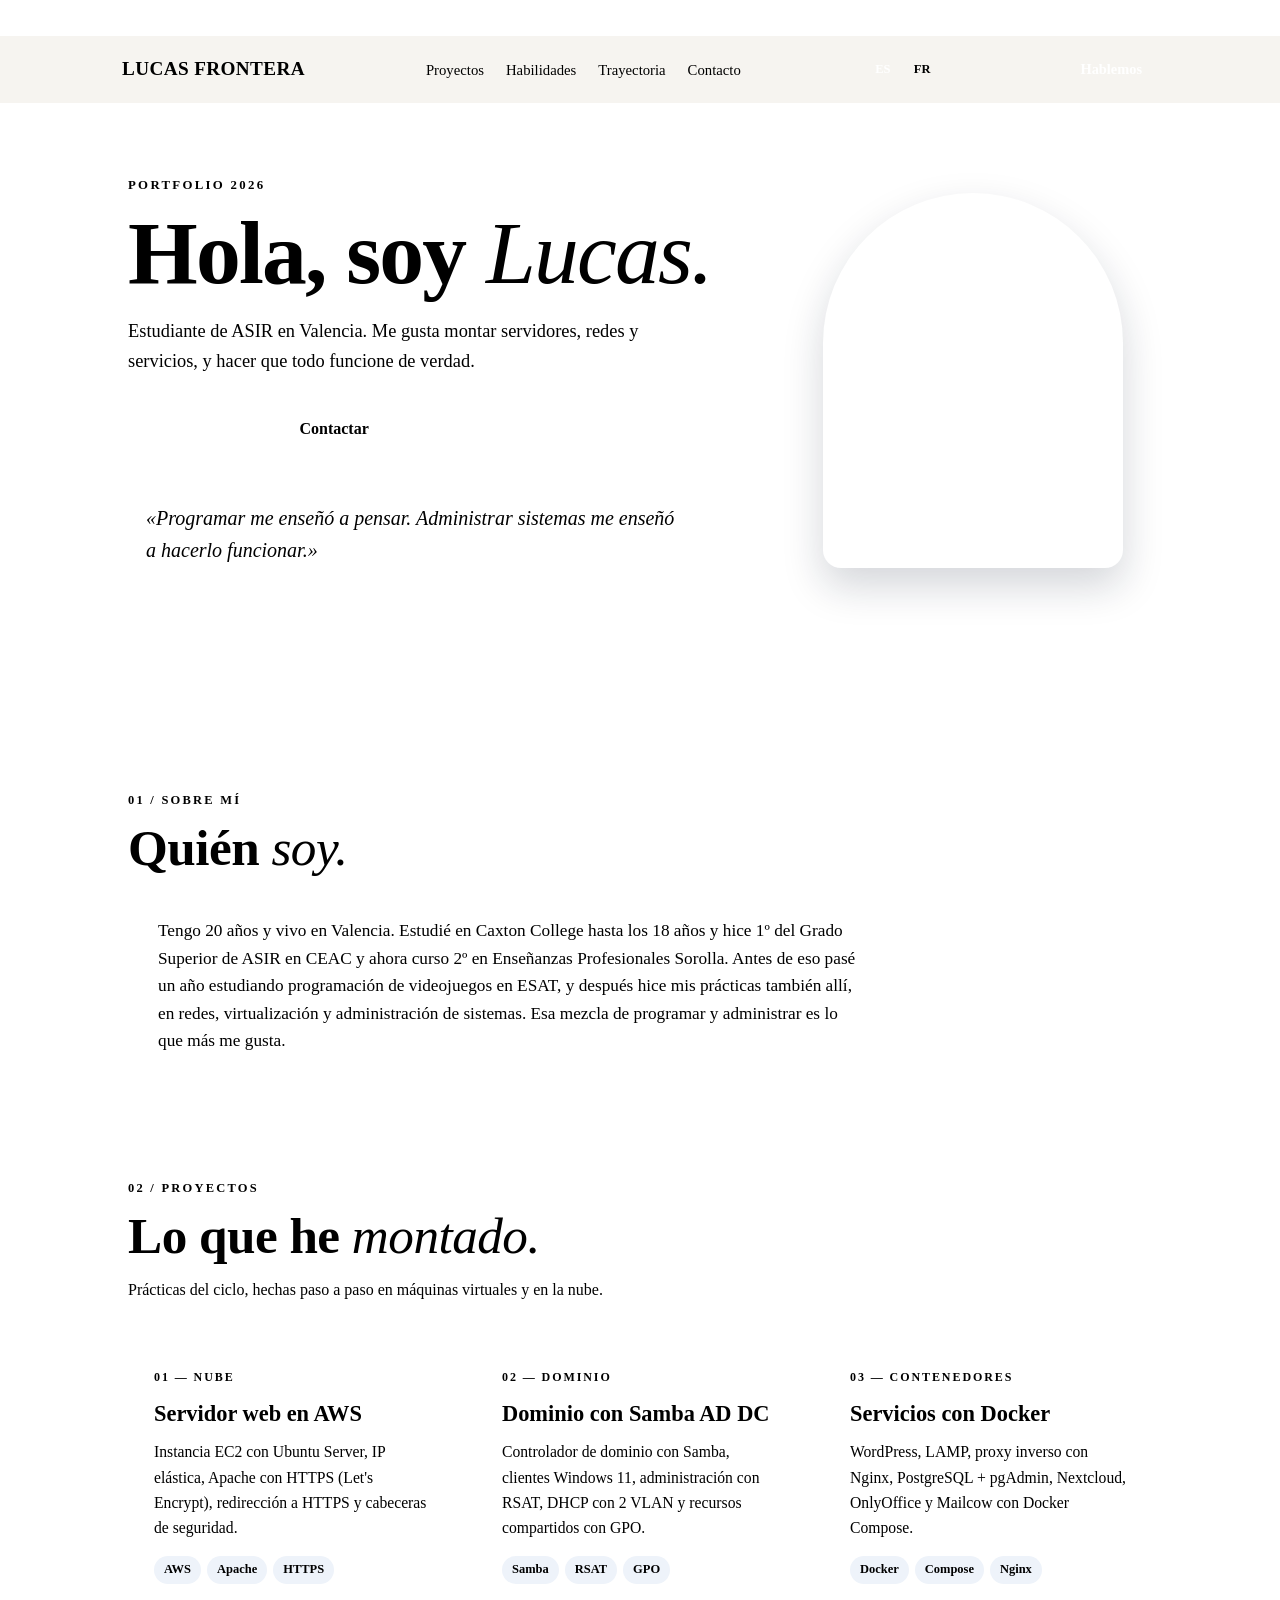
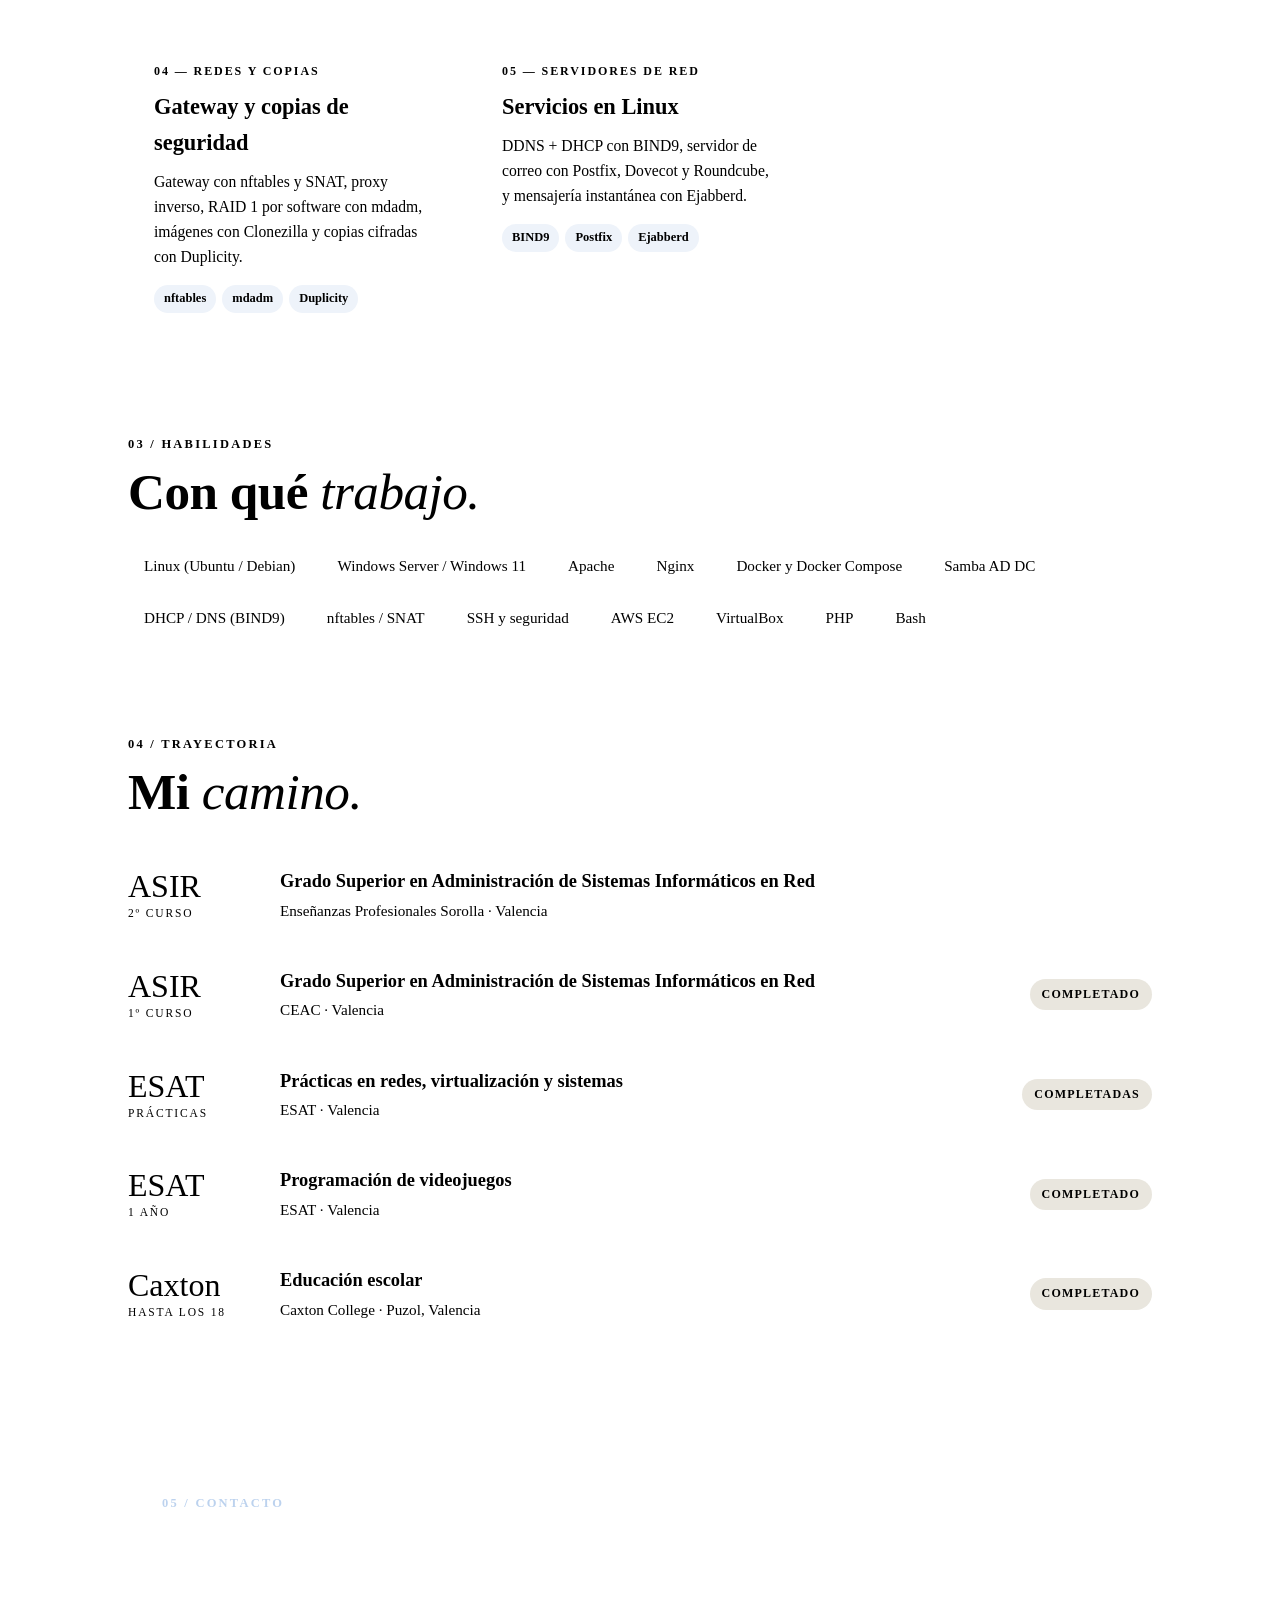
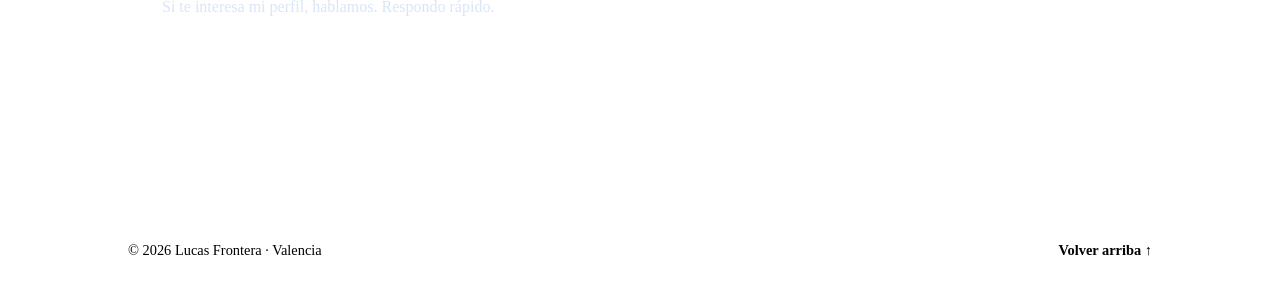
==== index.html @ a1558058 "Remove unnecessary markdown formatting from HTML" ====
<!doctype html>
<html lang="es">
<head>
<meta charset="utf-8">
<meta name="viewport" content="width=device-width, initial-scale=1">
<title>Lucas Frontera | Portfolio</title>
<meta name="description" content="Portfolio de Lucas Frontera, estudiante de ASIR en Valencia: sistemas, redes y servidores.">
<meta name="theme-color" content="#004D98">
<link rel="preconnect" href="https://fonts.googleapis.com">
<link rel="preconnect" href="https://fonts.gstatic.com" crossorigin>
<link href="https://fonts.googleapis.com/css2?family=Fraunces:ital,opsz,wght@0,9..144,600;1,9..144,500&family=Inter:wght@400;500;600;700&display=swap" rel="stylesheet">
<link rel="stylesheet" href="styles.css">
</head>
<body>

<a class="skip" href="#proyectos">Saltar al contenido</a>

<div class="strip">Portfolio · <b>Valencia</b> · Sistemas y redes</div>

<header class="nav">
  <div class="nav-in">
    <a class="brand" href="#inicio">LUCAS <span>FRONTERA</span></a>
    <nav>
      <ul>
        <li><a href="#proyectos">Proyectos</a></li>
        <li><a href="#habilidades">Habilidades</a></li>
        <li><a href="#trayectoria">Trayectoria</a></li>
        <li><a href="#contacto">Contacto</a></li>
      </ul>
    </nav>
    <div class="lang-switch">
      <a href="/" class="active" aria-current="page">ES</a>
      <a href="/fr/">FR</a>
    </div>
    <a class="cta" href="#contacto">Hablemos</a>
  </div>
</header>

<main id="inicio">

  <div class="wrap hero">
    <div class="hero-grid">
      <div>
        <p class="kicker">Portfolio 2026</p>
        <h1>Hola, soy <em>Lucas.</em></h1>
        <p class="lead">Estudiante de ASIR en Valencia. Me gusta montar servidores, redes y servicios, y hacer que todo funcione de verdad.</p>
        <div class="btns">
          <a class="btn primary" href="#proyectos">Ver proyectos</a>
          <a class="btn" href="#contacto">Contactar</a>
        </div>
        <p class="quote">«Programar me enseñó a pensar. Administrar sistemas me enseñó a hacerlo funcionar.»</p>
      </div>
      <div class="photo">
        <img src="foto.jpg" alt="Foto de Lucas Frontera" onerror="this.style.display='none'">
      </div>
    </div>
  </div>

  <div class="marquee" aria-hidden="true">
    <div class="marquee-track">
      <span>Linux</span><span>Docker</span><span>Apache</span><span>Nginx</span><span>Samba AD</span><span>AWS</span><span>nftables</span><span>DNS y DHCP</span><span>Redes</span><span>PHP</span>
      <span>Linux</span><span>Docker</span><span>Apache</span><span>Nginx</span><span>Samba AD</span><span>AWS</span><span>nftables</span><span>DNS y DHCP</span><span>Redes</span><span>PHP</span>
    </div>
  </div>

  <div class="wrap">

    <section id="sobre-mi">
      <p class="label"><b>01</b> / Sobre mí</p>
      <h2>Quién <em>soy.</em></h2>
      <div class="about">
        Tengo 20 años y vivo en Valencia. Estudié en Caxton College hasta los 18 años y hice 1º del Grado Superior de ASIR en CEAC y ahora curso 2º en Enseñanzas Profesionales Sorolla. Antes de eso pasé un año estudiando programación de videojuegos en ESAT, y después hice mis prácticas también allí, en redes, virtualización y administración de sistemas. Esa mezcla de programar y administrar es lo que más me gusta.
      </div>
    </section>

    <section id="proyectos">
      <p class="label"><b>02</b> / Proyectos</p>
      <h2>Lo que he <em>montado.</em></h2>
      <p class="sub">Prácticas del ciclo, hechas paso a paso en máquinas virtuales y en la nube.</p>
      <div class="grid">
        <article class="card">
          <span class="num">01 — Nube</span>
          <h3>Servidor web en AWS</h3>
          <p>Instancia EC2 con Ubuntu Server, IP elástica, Apache con HTTPS (Let's Encrypt), redirección a HTTPS y cabeceras de seguridad.</p>
          <div class="chips"><span class="chip">AWS</span><span class="chip">Apache</span><span class="chip">HTTPS</span></div>
        </article>
        <article class="card">
          <span class="num">02 — Dominio</span>
          <h3>Dominio con Samba AD DC</h3>
          <p>Controlador de dominio con Samba, clientes Windows 11, administración con RSAT, DHCP con 2 VLAN y recursos compartidos con GPO.</p>
          <div class="chips"><span class="chip">Samba</span><span class="chip">RSAT</span><span class="chip">GPO</span></div>
        </article>
        <article class="card">
          <span class="num">03 — Contenedores</span>
          <h3>Servicios con Docker</h3>
          <p>WordPress, LAMP, proxy inverso con Nginx, PostgreSQL + pgAdmin, Nextcloud, OnlyOffice y Mailcow con Docker Compose.</p>
          <div class="chips"><span class="chip">Docker</span><span class="chip">Compose</span><span class="chip">Nginx</span></div>
        </article>
        <article class="card">
          <span class="num">04 — Redes y copias</span>
          <h3>Gateway y copias de seguridad</h3>
          <p>Gateway con nftables y SNAT, proxy inverso, RAID 1 por software con mdadm, imágenes con Clonezilla y copias cifradas con Duplicity.</p>
          <div class="chips"><span class="chip">nftables</span><span class="chip">mdadm</span><span class="chip">Duplicity</span></div>
        </article>
        <article class="card">
          <span class="num">05 — Servidores de red</span>
          <h3>Servicios en Linux</h3>
          <p>DDNS + DHCP con BIND9, servidor de correo con Postfix, Dovecot y Roundcube, y mensajería instantánea con Ejabberd.</p>
          <div class="chips"><span class="chip">BIND9</span><span class="chip">Postfix</span><span class="chip">Ejabberd</span></div>
        </article>
      </div>
    </section>

    <section id="habilidades">
      <p class="label"><b>03</b> / Habilidades</p>
      <h2>Con qué <em>trabajo.</em></h2>
      <div class="tags">
        <span class="tag">Linux (Ubuntu / Debian)</span>
        <span class="tag">Windows Server / Windows 11</span>
        <span class="tag">Apache</span>
        <span class="tag">Nginx</span>
        <span class="tag">Docker y Docker Compose</span>
        <span class="tag">Samba AD DC</span>
        <span class="tag">DHCP / DNS (BIND9)</span>
        <span class="tag">nftables / SNAT</span>
        <span class="tag">SSH y seguridad</span>
        <span class="tag">AWS EC2</span>
        <span class="tag">VirtualBox</span>
        <span class="tag">PHP</span>
        <span class="tag">Bash</span>
      </div>
    </section>

    <section id="trayectoria">
      <p class="label"><b>04</b> / Trayectoria</p>
      <h2>Mi <em>camino.</em></h2>
      <div class="tour">
        <div class="row">
          <div class="date">ASIR<small>2º curso</small></div>
          <div>
            <h3>Grado Superior en Administración de Sistemas Informáticos en Red</h3>
            <p>Enseñanzas Profesionales Sorolla · Valencia</p>
          </div>
          <span class="pill">En curso</span>
        </div>
        <div class="row">
          <div class="date">ASIR<small>1º curso</small></div>
          <div>
            <h3>Grado Superior en Administración de Sistemas Informáticos en Red</h3>
            <p>CEAC · Valencia</p>
          </div>
          <span class="pill off">Completado</span>
        </div>
        <div class="row">
          <div class="date">ESAT<small>Prácticas</small></div>
          <div>
            <h3>Prácticas en redes, virtualización y sistemas</h3>
            <p>ESAT · Valencia</p>
          </div>
          <span class="pill off">Completadas</span>
        </div>
        <div class="row">
          <div class="date">ESAT<small>1 año</small></div>
          <div>
            <h3>Programación de videojuegos</h3>
            <p>ESAT · Valencia</p>
          </div>
          <span class="pill off">Completado</span>
        </div>
        <div class="row">
          <div class="date">Caxton<small>Hasta los 18</small></div>
          <div>
            <h3>Educación escolar</h3>
            <p>Caxton College · Puzol, Valencia</p>
          </div>
          <span class="pill off">Completado</span>
        </div>
      </div>
    </section>

    <section id="contacto">
      <div class="contact">
        <p class="label"><b>05</b> / Contacto</p>
        <h2>Escríbeme, <em>sin problema.</em></h2>
        <p>Si te interesa mi perfil, hablamos. Respondo rápido.</p>
        <div class="links">
          <a href="mailto:fronteralucas05@protonmail.com">Correo</a>
          <a href="https://github.com/lufro404" target="_blank" rel="noopener">GitHub</a>
        </div>
      </div>
    </section>

  </div>
</main>

<footer>
  <div class="wrap foot">
    <span>© <span id="anio"></span> Lucas Frontera · Valencia</span>
    <a href="#inicio">Volver arriba ↑</a>
  </div>
</footer>

<script>document.getElementById('anio').textContent = new Date().getFullYear();</script>
</body>
</html>
---- styles.css ----
```css
:root{
  --blue:#004D98;
  --garnet:#A50044;
  --gold:#EDBB00;
  --bg:#F6F4EF;
  --paper:#FFFFFF;
  --ink:#0E1B33;
  --muted:#5A6580;
  --line:#E1DDD3;
  --serif:"Fraunces",Georgia,serif;
  --sans:"Inter",system-ui,-apple-system,"Segoe UI",sans-serif;
}

*{box-sizing:border-box}
html{scroll-behavior:smooth}
body{margin:0;background:var(--bg);color:var(--ink);font-family:var(--sans);line-height:1.6;-webkit-font-smoothing:antialiased}
a{color:inherit}
img{max-width:100%}
.wrap{max-width:1080px;margin:0 auto;padding:0 28px}
.skip{position:absolute;left:-999px;top:8px;background:var(--ink);color:#fff;padding:8px 12px;border-radius:8px;z-index:50}
.skip:focus{left:8px}

/* franja superior */
.strip{background:var(--blue);color:#fff;text-align:center;font-size:.78rem;letter-spacing:.14em;text-transform:uppercase;padding:8px 12px}
.strip b{color:var(--gold)}

/* navegación */
header.nav{position:sticky;top:0;z-index:20;background:rgba(246,244,239,.92);backdrop-filter:blur(10px);border-bottom:1px solid var(--line)}
.nav-in{display:flex;align-items:center;justify-content:space-between;gap:16px;padding:14px 22px;max-width:1080px;margin:0 auto;flex-wrap:wrap}
.brand{font-family:var(--serif);font-weight:600;font-size:1.2rem;text-decoration:none;letter-spacing:.02em}
.brand span{color:var(--garnet)}
.nav ul{list-style:none;display:flex;gap:22px;margin:0;padding:0;flex-wrap:wrap}
.nav ul a{text-decoration:none;font-size:.92rem;color:var(--muted);font-weight:500}
.nav ul a:hover{color:var(--blue)}
.nav .cta{background:var(--garnet);color:#fff;padding:8px 16px;border-radius:999px;font-weight:600;font-size:.9rem;text-decoration:none}
.nav .cta:hover{background:#86003a}

/* selector de idiomas */
.lang-switch{
  display:flex;
  align-items:center;
  gap:5px;
  padding:4px;
  border:1px solid var(--line);
  border-radius:999px;
  background:var(--paper);
}

.lang-switch a{
  min-width:34px;
  padding:5px 9px;
  border-radius:999px;
  text-align:center;
  text-decoration:none;
  font-size:.78rem;
  font-weight:700;
  color:var(--muted);
  transition:.15s;
}

.lang-switch a:hover{
  color:var(--blue);
  background:#EEF3FA;
}

.lang-switch a.active{
  background:var(--blue);
  color:#fff;
}

/* hero */
.hero{position:relative;padding:72px 28px 64px;overflow:hidden}
.hero::before{content:"";position:absolute;right:-120px;top:-80px;width:520px;height:520px;border-radius:50%;
  background:conic-gradient(var(--blue) 0 50%,var(--garnet) 50% 100%);opacity:.08}
.hero-grid{display:grid;grid-template-columns:1.4fr .8fr;gap:40px;align-items:center;position:relative}
.kicker{font-size:.8rem;letter-spacing:.18em;text-transform:uppercase;color:var(--garnet);font-weight:700;margin:0 0 14px}
h1{font-family:var(--serif);font-weight:600;font-size:clamp(2.8rem,8vw,5.6rem);line-height:.98;margin:0 0 20px;letter-spacing:-.02em}
h1 em{font-style:italic;color:var(--blue);font-weight:500}
.lead{font-size:1.15rem;color:var(--muted);max-width:520px;margin:0 0 28px}
.btns{display:flex;gap:12px;flex-wrap:wrap}
.btn{display:inline-block;padding:12px 22px;border-radius:999px;font-weight:600;text-decoration:none;border:2px solid var(--blue);color:var(--blue);transition:.15s}
.btn.primary{background:var(--blue);color:#fff}
.btn:hover{transform:translateY(-1px);box-shadow:0 6px 18px rgba(0,77,152,.2)}
.photo{justify-self:center;width:min(300px,70vw);aspect-ratio:4/5;border-radius:200px 200px 24px 24px;overflow:hidden;
  border:4px solid var(--paper);box-shadow:0 18px 40px rgba(14,27,51,.18);background:linear-gradient(160deg,var(--blue),var(--garnet))}
.photo img{width:100%;height:100%;object-fit:cover;display:block}
.quote{margin-top:48px;border-left:4px solid var(--gold);padding-left:18px;font-family:var(--serif);font-style:italic;font-size:1.25rem;max-width:560px}

/* banda en movimiento */
.marquee{background:var(--garnet);color:#fff;overflow:hidden;white-space:nowrap;padding:14px 0;border-block:3px solid var(--gold)}
.marquee-track{display:inline-flex;gap:40px;animation:scroll 40s linear infinite;padding-left:40px}
.marquee span{font-family:var(--serif);font-size:1.15rem;letter-spacing:.04em}
.marquee span::after{content:"✦";margin-left:40px;color:var(--gold)}
@keyframes scroll{to{transform:translateX(-50%)}}
@media (prefers-reduced-motion:reduce){.marquee-track{animation:none}html{scroll-behavior:auto}}

/* secciones */
section{padding:84px 0 12px}
.label{font-size:.78rem;letter-spacing:.18em;text-transform:uppercase;color:var(--muted);font-weight:600;margin:0 0 10px}
.label b{color:var(--garnet)}
h2{font-family:var(--serif);font-weight:600;font-size:clamp(2rem,5vw,3.2rem);line-height:1.05;margin:0 0 14px;letter-spacing:-.01em}
h2 em{font-style:italic;font-weight:500;color:var(--garnet)}
.sub{color:var(--muted);max-width:560px;margin:0 0 34px}

.about{background:var(--paper);border:1px solid var(--line);border-radius:22px;padding:28px 30px;font-size:1.08rem;max-width:760px}

/* tarjetas numeradas */
.grid{display:grid;grid-template-columns:repeat(auto-fit,minmax(290px,1fr));gap:20px}
.card{background:var(--paper);border:1px solid var(--line);border-radius:22px;padding:26px;display:flex;flex-direction:column;gap:8px;transition:.2s;position:relative;overflow:hidden}
.card::before{content:"";position:absolute;left:0;top:0;height:5px;width:100%;background:linear-gradient(90deg,var(--blue) 50%,var(--garnet) 50%)}
.card:hover{transform:translateY(-4px);box-shadow:0 16px 32px rgba(14,27,51,.1)}
.num{font-size:.75rem;letter-spacing:.16em;text-transform:uppercase;color:var(--garnet);font-weight:700;margin-top:6px}
.card h3{font-family:var(--serif);font-size:1.4rem;margin:0}
.card p{margin:0;color:var(--muted);font-size:.98rem}
.chips{display:flex;flex-wrap:wrap;gap:6px;margin-top:8px}
.chip{font-size:.78rem;padding:4px 10px;border-radius:999px;background:#EEF3FA;color:var(--blue);font-weight:600}

/* habilidades */
.tags{display:flex;flex-wrap:wrap;gap:10px;margin-top:26px}
.tag{background:var(--paper);border:1.5px solid var(--line);padding:9px 16px;border-radius:999px;font-weight:500;font-size:.95rem}
.tag:nth-child(3n+1){border-color:var(--blue)}
.tag:nth-child(3n+2){border-color:var(--garnet)}
.tag:nth-child(3n){border-color:var(--gold)}

/* trayectoria tipo "gira" */
.tour{border-top:1px solid var(--line);margin-top:26px}
.row{display:grid;grid-template-columns:130px 1fr auto;gap:22px;align-items:center;padding:22px 0;border-bottom:1px solid var(--line)}
.date{font-family:var(--serif);font-size:2rem;line-height:1;color:var(--blue)}
.date small{display:block;font-family:var(--sans);font-size:.72rem;letter-spacing:.16em;color:var(--muted);margin-top:6px;text-transform:uppercase}
.row h3{margin:0;font-size:1.15rem}
.row p{margin:2px 0 0;color:var(--muted);font-size:.95rem}
.pill{font-size:.75rem;font-weight:700;letter-spacing:.1em;text-transform:uppercase;padding:6px 12px;border-radius:999px;background:var(--garnet);color:#fff}
.pill.off{background:#E9E6DE;color:var(--muted)}

/* contacto */
.contact{background:var(--blue);color:#fff;border-radius:28px;padding:44px 34px;margin-top:10px;position:relative;overflow:hidden}
.contact::after{content:"";position:absolute;right:-60px;bottom:-60px;width:240px;height:240px;border-radius:50%;background:var(--garnet);opacity:.55}
.contact .label{color:#BCD2EE}
.contact .label b{color:var(--gold)}
.contact h2 em{color:var(--gold)}
.contact p{color:#D9E6F7;max-width:520px}
.links{display:flex;gap:12px;flex-wrap:wrap;position:relative;z-index:1}
.links a{background:#fff;color:var(--blue);padding:12px 22px;border-radius:999px;font-weight:600;text-decoration:none}
.links a:hover{background:var(--gold);color:var(--ink)}

footer{margin-top:72px;border-top:1px solid var(--line);padding:26px 0 40px;color:var(--muted);font-size:.9rem}
.foot{display:flex;justify-content:space-between;gap:16px;flex-wrap:wrap;align-items:center}
.foot a{text-decoration:none;font-weight:600;color:var(--blue)}
.foot a:hover{color:var(--garnet)}

@media (max-width:760px){
  .hero-grid{grid-template-columns:1fr}
  .photo{order:-1;width:200px}
  .row{grid-template-columns:1fr;gap:6px}
  .pill{justify-self:start}
  .nav ul{display:none}
}
```
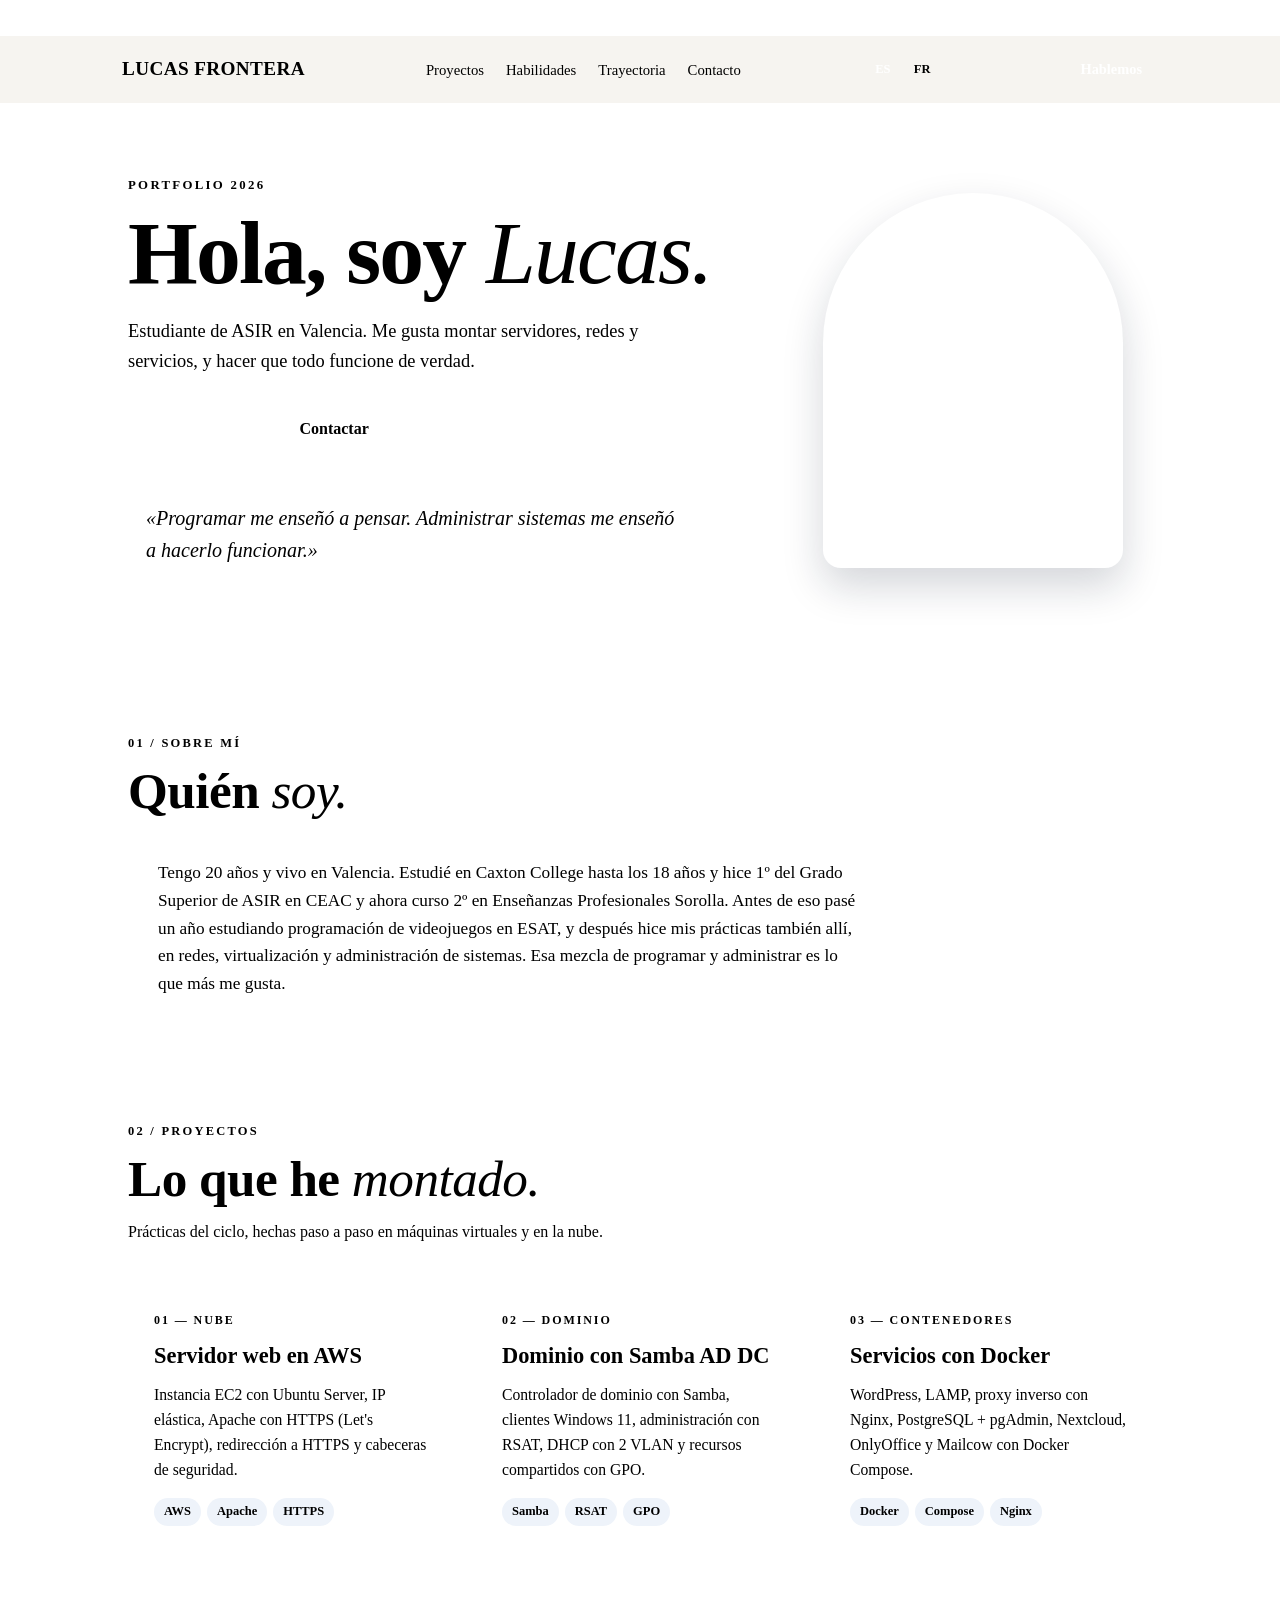
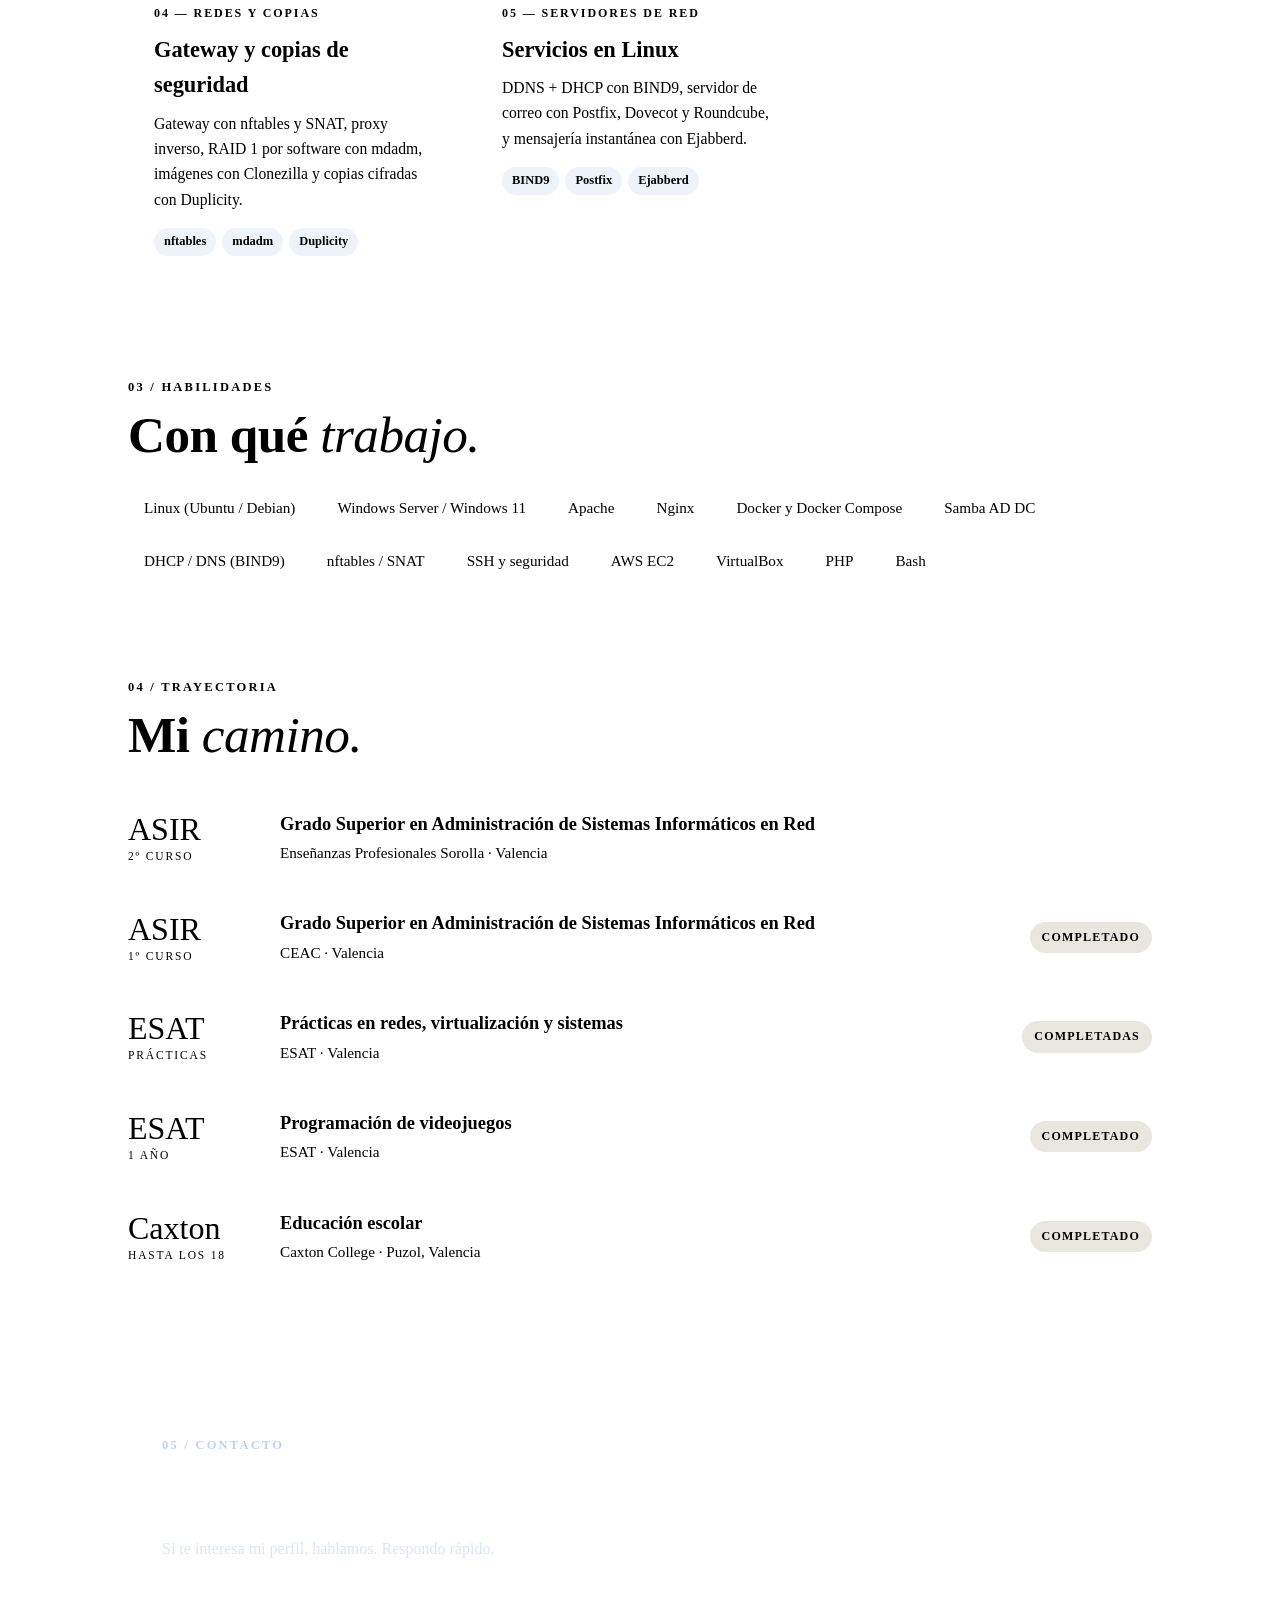
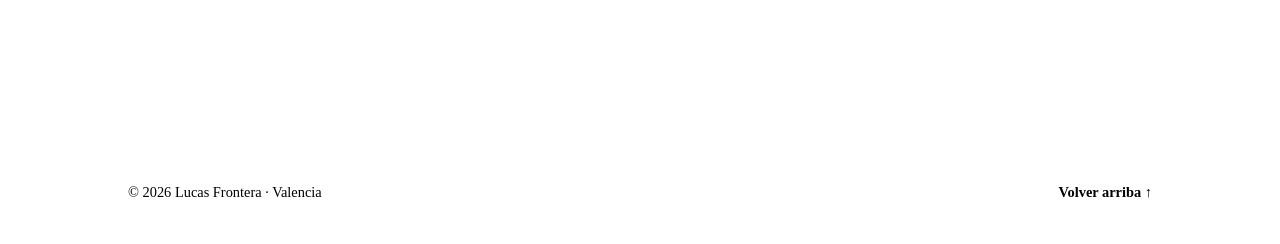
==== commit 5ebe0fe4: "Remove marquee section from index.html Removed marquee section displaying technology tags." ====
--- a/index.html
+++ b/index.html
@@ -53,13 +53,6 @@
       <div class="photo">
         <img src="foto.jpg" alt="Foto de Lucas Frontera" onerror="this.style.display='none'">
       </div>
-    </div>
-  </div>
-
-  <div class="marquee" aria-hidden="true">
-    <div class="marquee-track">
-      <span>Linux</span><span>Docker</span><span>Apache</span><span>Nginx</span><span>Samba AD</span><span>AWS</span><span>nftables</span><span>DNS y DHCP</span><span>Redes</span><span>PHP</span>
-      <span>Linux</span><span>Docker</span><span>Apache</span><span>Nginx</span><span>Samba AD</span><span>AWS</span><span>nftables</span><span>DNS y DHCP</span><span>Redes</span><span>PHP</span>
     </div>
   </div>
 
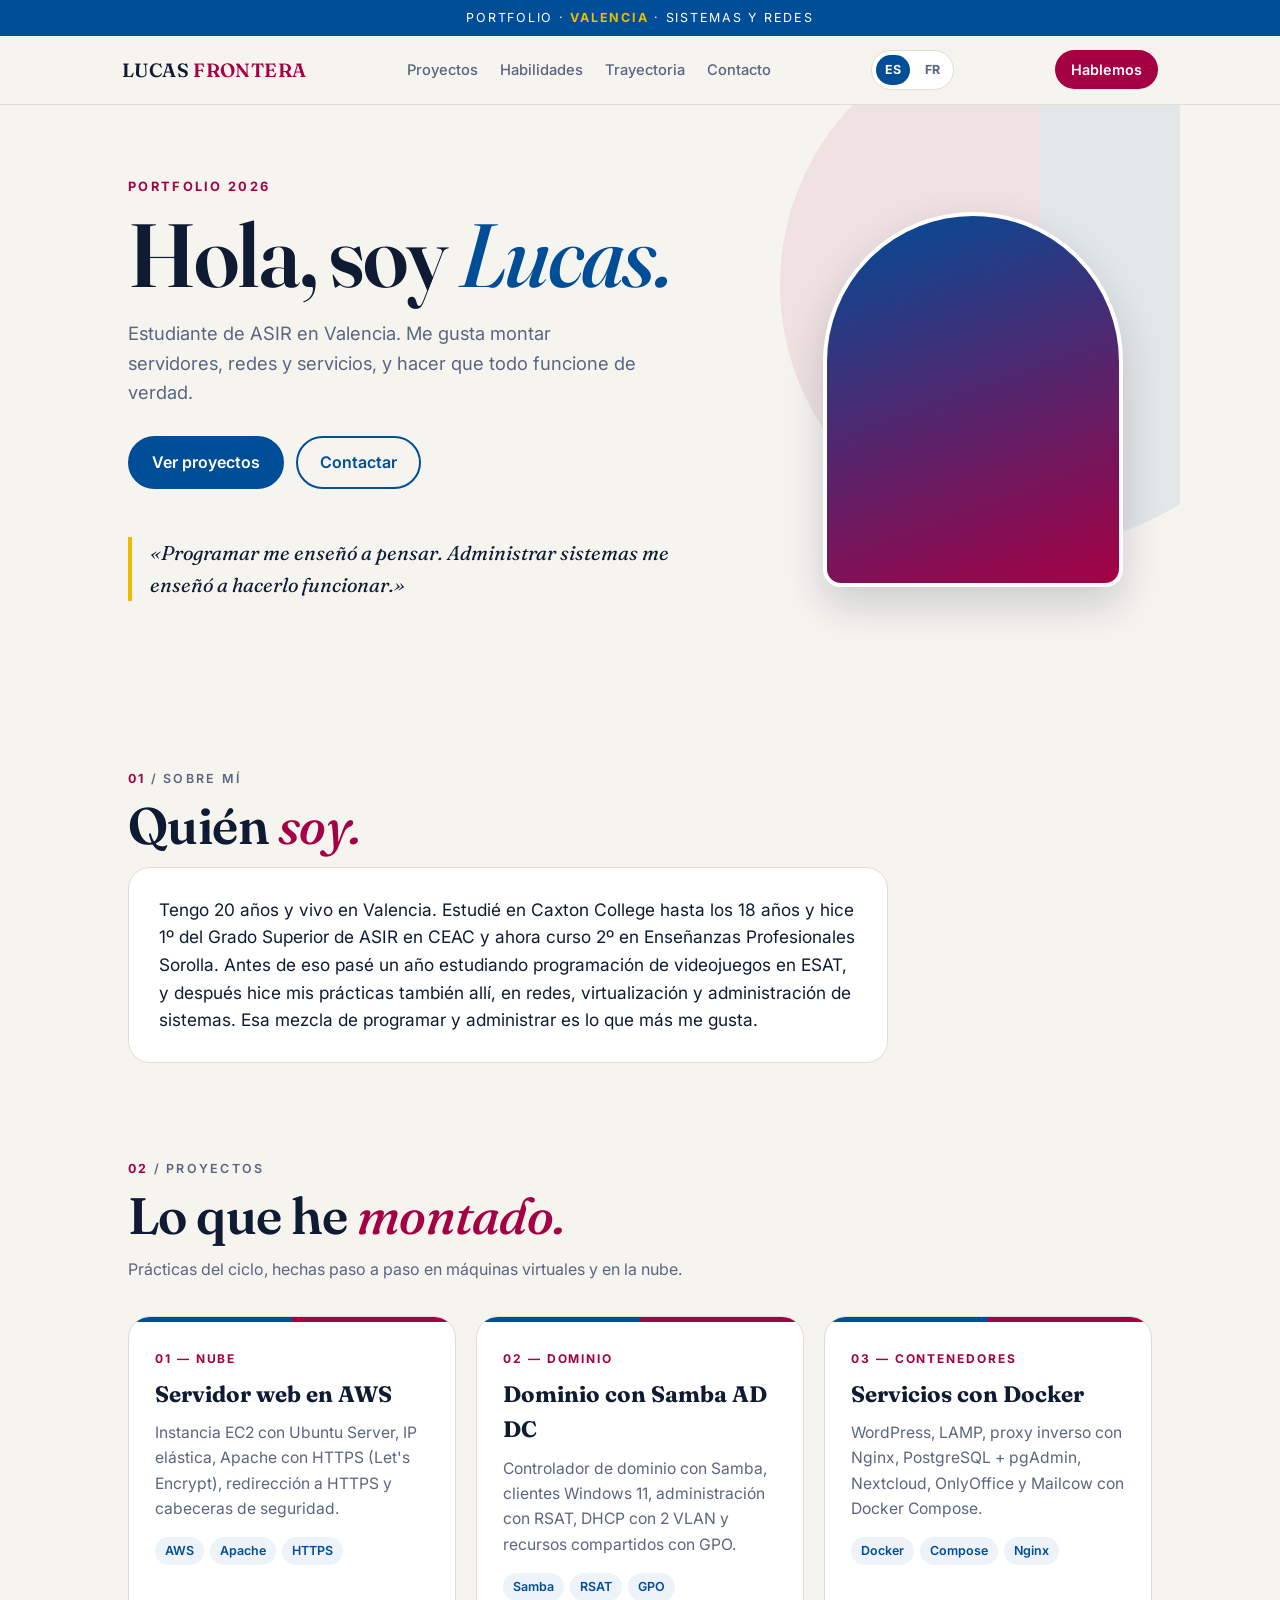
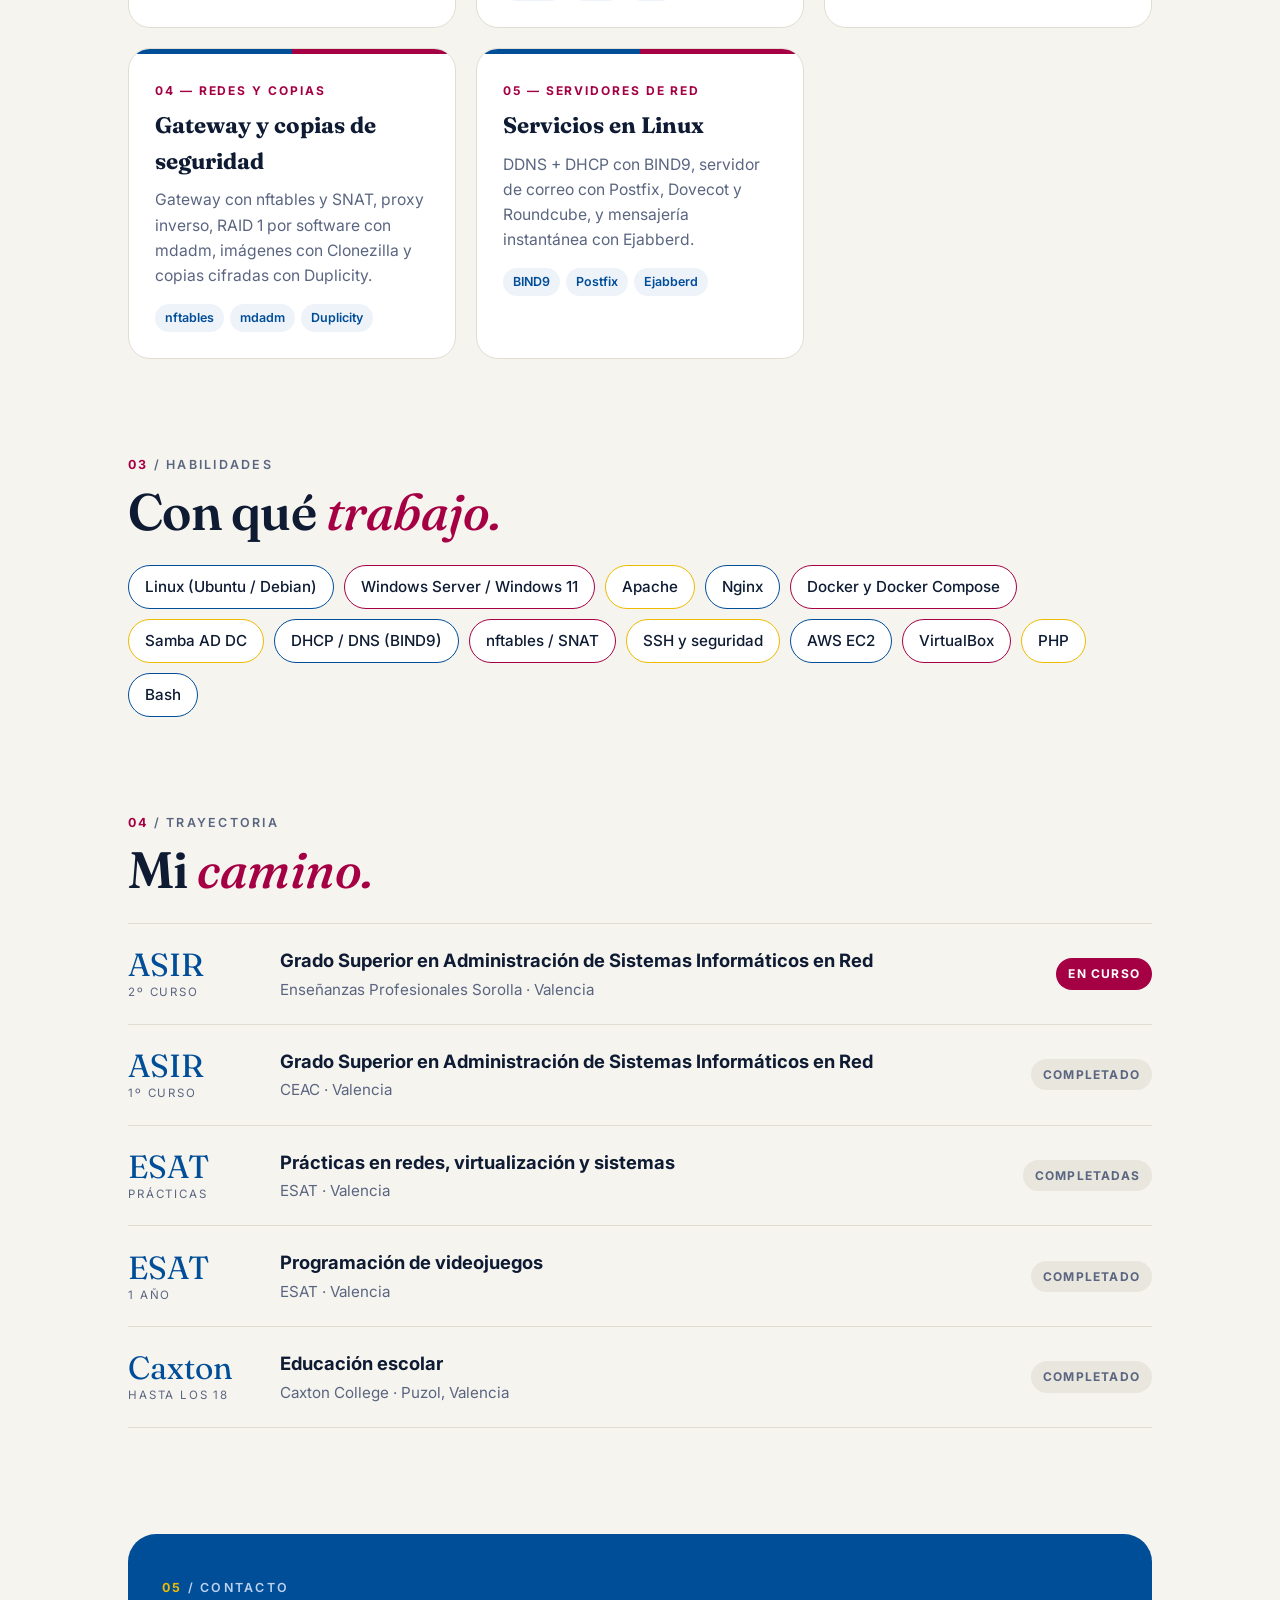
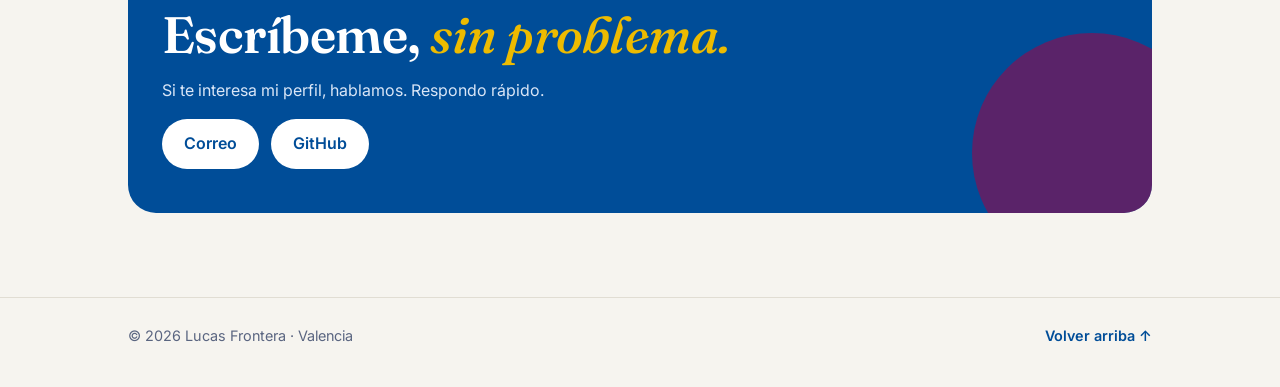
==== commit 91d7d33a: "Refactor index.html for improved structure and clarity" ====
--- a/index.html
+++ b/index.html
@@ -1,198 +1,240 @@
-<!doctype html>
+
+<!DOCTYPE html>
 <html lang="es">
 <head>
-<meta charset="utf-8">
-<meta name="viewport" content="width=device-width, initial-scale=1">
-<title>Lucas Frontera | Portfolio</title>
-<meta name="description" content="Portfolio de Lucas Frontera, estudiante de ASIR en Valencia: sistemas, redes y servidores.">
-<meta name="theme-color" content="#004D98">
-<link rel="preconnect" href="https://fonts.googleapis.com">
-<link rel="preconnect" href="https://fonts.gstatic.com" crossorigin>
-<link href="https://fonts.googleapis.com/css2?family=Fraunces:ital,opsz,wght@0,9..144,600;1,9..144,500&family=Inter:wght@400;500;600;700&display=swap" rel="stylesheet">
-<link rel="stylesheet" href="styles.css">
+  <meta charset="UTF-8">
+  <meta name="viewport" content="width=device-width, initial-scale=1">
+  <title>Lucas Frontera | Portfolio</title>
+  <meta name="description" content="Portfolio de Lucas Frontera, estudiante de ASIR en Valencia: sistemas, redes y servidores.">
+  <meta name="theme-color" content="#004D98">
+
+  <link rel="preconnect" href="https://fonts.googleapis.com">
+  <link rel="preconnect" href="https://fonts.gstatic.com" crossorigin>
+  <link href="https://fonts.googleapis.com/css2?family=Fraunces:ital,opsz,wght@0,9..144,600;1,9..144,500&family=Inter:wght@400;500;600;700&display=swap" rel="stylesheet">
+
+  <link rel="stylesheet" href="styles.css?v=20261113">
 </head>
 <body>
 
-<a class="skip" href="#proyectos">Saltar al contenido</a>
-
-<div class="strip">Portfolio · <b>Valencia</b> · Sistemas y redes</div>
-
-<header class="nav">
-  <div class="nav-in">
-    <a class="brand" href="#inicio">LUCAS <span>FRONTERA</span></a>
-    <nav>
-      <ul>
-        <li><a href="#proyectos">Proyectos</a></li>
-        <li><a href="#habilidades">Habilidades</a></li>
-        <li><a href="#trayectoria">Trayectoria</a></li>
-        <li><a href="#contacto">Contacto</a></li>
-      </ul>
-    </nav>
-    <div class="lang-switch">
-      <a href="/" class="active" aria-current="page">ES</a>
-      <a href="/fr/">FR</a>
-    </div>
-    <a class="cta" href="#contacto">Hablemos</a>
-  </div>
-</header>
-
-<main id="inicio">
-
-  <div class="wrap hero">
-    <div class="hero-grid">
-      <div>
-        <p class="kicker">Portfolio 2026</p>
-        <h1>Hola, soy <em>Lucas.</em></h1>
-        <p class="lead">Estudiante de ASIR en Valencia. Me gusta montar servidores, redes y servicios, y hacer que todo funcione de verdad.</p>
-        <div class="btns">
-          <a class="btn primary" href="#proyectos">Ver proyectos</a>
-          <a class="btn" href="#contacto">Contactar</a>
-        </div>
-        <p class="quote">«Programar me enseñó a pensar. Administrar sistemas me enseñó a hacerlo funcionar.»</p>
+  <a class="skip" href="#proyectos">Saltar al contenido</a>
+
+  <div class="strip">Portfolio · <b>Valencia</b> · Sistemas y redes</div>
+
+  <header class="nav">
+    <div class="nav-in">
+      <a class="brand" href="#inicio">LUCAS <span>FRONTERA</span></a>
+
+      <nav>
+        <ul>
+          <li><a href="#proyectos">Proyectos</a></li>
+          <li><a href="#habilidades">Habilidades</a></li>
+          <li><a href="#trayectoria">Trayectoria</a></li>
+          <li><a href="#contacto">Contacto</a></li>
+        </ul>
+      </nav>
+
+      <div class="lang-switch">
+        <a href="/" class="active" aria-current="page">ES</a>
+        <a href="/fr/">FR</a>
       </div>
-      <div class="photo">
-        <img src="foto.jpg" alt="Foto de Lucas Frontera" onerror="this.style.display='none'">
+
+      <a class="cta" href="#contacto">Hablemos</a>
+    </div>
+  </header>
+
+  <main id="inicio">
+    <div class="wrap hero">
+      <div class="hero-grid">
+        <div>
+          <p class="kicker">Portfolio 2026</p>
+          <h1>Hola, soy <em>Lucas.</em></h1>
+          <p class="lead">Estudiante de ASIR en Valencia. Me gusta montar servidores, redes y servicios, y hacer que todo funcione de verdad.</p>
+
+          <div class="btns">
+            <a class="btn primary" href="#proyectos">Ver proyectos</a>
+            <a class="btn" href="#contacto">Contactar</a>
+          </div>
+
+          <p class="quote">«Programar me enseñó a pensar. Administrar sistemas me enseñó a hacerlo funcionar.»</p>
+        </div>
+
+        <div class="photo">
+          <img src="foto.jpg" alt="Foto de Lucas Frontera" onerror="this.style.display='none'">
+        </div>
       </div>
     </div>
-  </div>
-
-  <div class="wrap">
-
-    <section id="sobre-mi">
-      <p class="label"><b>01</b> / Sobre mí</p>
-      <h2>Quién <em>soy.</em></h2>
-      <div class="about">
-        Tengo 20 años y vivo en Valencia. Estudié en Caxton College hasta los 18 años y hice 1º del Grado Superior de ASIR en CEAC y ahora curso 2º en Enseñanzas Profesionales Sorolla. Antes de eso pasé un año estudiando programación de videojuegos en ESAT, y después hice mis prácticas también allí, en redes, virtualización y administración de sistemas. Esa mezcla de programar y administrar es lo que más me gusta.
-      </div>
-    </section>
-
-    <section id="proyectos">
-      <p class="label"><b>02</b> / Proyectos</p>
-      <h2>Lo que he <em>montado.</em></h2>
-      <p class="sub">Prácticas del ciclo, hechas paso a paso en máquinas virtuales y en la nube.</p>
-      <div class="grid">
-        <article class="card">
-          <span class="num">01 — Nube</span>
-          <h3>Servidor web en AWS</h3>
-          <p>Instancia EC2 con Ubuntu Server, IP elástica, Apache con HTTPS (Let's Encrypt), redirección a HTTPS y cabeceras de seguridad.</p>
-          <div class="chips"><span class="chip">AWS</span><span class="chip">Apache</span><span class="chip">HTTPS</span></div>
-        </article>
-        <article class="card">
-          <span class="num">02 — Dominio</span>
-          <h3>Dominio con Samba AD DC</h3>
-          <p>Controlador de dominio con Samba, clientes Windows 11, administración con RSAT, DHCP con 2 VLAN y recursos compartidos con GPO.</p>
-          <div class="chips"><span class="chip">Samba</span><span class="chip">RSAT</span><span class="chip">GPO</span></div>
-        </article>
-        <article class="card">
-          <span class="num">03 — Contenedores</span>
-          <h3>Servicios con Docker</h3>
-          <p>WordPress, LAMP, proxy inverso con Nginx, PostgreSQL + pgAdmin, Nextcloud, OnlyOffice y Mailcow con Docker Compose.</p>
-          <div class="chips"><span class="chip">Docker</span><span class="chip">Compose</span><span class="chip">Nginx</span></div>
-        </article>
-        <article class="card">
-          <span class="num">04 — Redes y copias</span>
-          <h3>Gateway y copias de seguridad</h3>
-          <p>Gateway con nftables y SNAT, proxy inverso, RAID 1 por software con mdadm, imágenes con Clonezilla y copias cifradas con Duplicity.</p>
-          <div class="chips"><span class="chip">nftables</span><span class="chip">mdadm</span><span class="chip">Duplicity</span></div>
-        </article>
-        <article class="card">
-          <span class="num">05 — Servidores de red</span>
-          <h3>Servicios en Linux</h3>
-          <p>DDNS + DHCP con BIND9, servidor de correo con Postfix, Dovecot y Roundcube, y mensajería instantánea con Ejabberd.</p>
-          <div class="chips"><span class="chip">BIND9</span><span class="chip">Postfix</span><span class="chip">Ejabberd</span></div>
-        </article>
-      </div>
-    </section>
-
-    <section id="habilidades">
-      <p class="label"><b>03</b> / Habilidades</p>
-      <h2>Con qué <em>trabajo.</em></h2>
-      <div class="tags">
-        <span class="tag">Linux (Ubuntu / Debian)</span>
-        <span class="tag">Windows Server / Windows 11</span>
-        <span class="tag">Apache</span>
-        <span class="tag">Nginx</span>
-        <span class="tag">Docker y Docker Compose</span>
-        <span class="tag">Samba AD DC</span>
-        <span class="tag">DHCP / DNS (BIND9)</span>
-        <span class="tag">nftables / SNAT</span>
-        <span class="tag">SSH y seguridad</span>
-        <span class="tag">AWS EC2</span>
-        <span class="tag">VirtualBox</span>
-        <span class="tag">PHP</span>
-        <span class="tag">Bash</span>
-      </div>
-    </section>
-
-    <section id="trayectoria">
-      <p class="label"><b>04</b> / Trayectoria</p>
-      <h2>Mi <em>camino.</em></h2>
-      <div class="tour">
-        <div class="row">
-          <div class="date">ASIR<small>2º curso</small></div>
-          <div>
-            <h3>Grado Superior en Administración de Sistemas Informáticos en Red</h3>
-            <p>Enseñanzas Profesionales Sorolla · Valencia</p>
-          </div>
-          <span class="pill">En curso</span>
-        </div>
-        <div class="row">
-          <div class="date">ASIR<small>1º curso</small></div>
-          <div>
-            <h3>Grado Superior en Administración de Sistemas Informáticos en Red</h3>
-            <p>CEAC · Valencia</p>
-          </div>
-          <span class="pill off">Completado</span>
-        </div>
-        <div class="row">
-          <div class="date">ESAT<small>Prácticas</small></div>
-          <div>
-            <h3>Prácticas en redes, virtualización y sistemas</h3>
-            <p>ESAT · Valencia</p>
-          </div>
-          <span class="pill off">Completadas</span>
-        </div>
-        <div class="row">
-          <div class="date">ESAT<small>1 año</small></div>
-          <div>
-            <h3>Programación de videojuegos</h3>
-            <p>ESAT · Valencia</p>
-          </div>
-          <span class="pill off">Completado</span>
-        </div>
-        <div class="row">
-          <div class="date">Caxton<small>Hasta los 18</small></div>
-          <div>
-            <h3>Educación escolar</h3>
-            <p>Caxton College · Puzol, Valencia</p>
-          </div>
-          <span class="pill off">Completado</span>
-        </div>
-      </div>
-    </section>
-
-    <section id="contacto">
-      <div class="contact">
-        <p class="label"><b>05</b> / Contacto</p>
-        <h2>Escríbeme, <em>sin problema.</em></h2>
-        <p>Si te interesa mi perfil, hablamos. Respondo rápido.</p>
-        <div class="links">
-          <a href="mailto:fronteralucas05@protonmail.com">Correo</a>
-          <a href="https://github.com/lufro404" target="_blank" rel="noopener">GitHub</a>
-        </div>
-      </div>
-    </section>
-
-  </div>
-</main>
-
-<footer>
-  <div class="wrap foot">
-    <span>© <span id="anio"></span> Lucas Frontera · Valencia</span>
-    <a href="#inicio">Volver arriba ↑</a>
-  </div>
-</footer>
-
-<script>document.getElementById('anio').textContent = new Date().getFullYear();</script>
+
+    <div class="wrap">
+      <section id="sobre-mi">
+        <p class="label"><b>01</b> / Sobre mí</p>
+        <h2>Quién <em>soy.</em></h2>
+
+        <div class="about">
+          Tengo 20 años y vivo en Valencia. Estudié en Caxton College hasta los 18 años y hice 1º del Grado Superior de ASIR en CEAC y ahora curso 2º en Enseñanzas Profesionales Sorolla. Antes de eso pasé un año estudiando programación de videojuegos en ESAT, y después hice mis prácticas también allí, en redes, virtualización y administración de sistemas. Esa mezcla de programar y administrar es lo que más me gusta.
+        </div>
+      </section>
+
+      <section id="proyectos">
+        <p class="label"><b>02</b> / Proyectos</p>
+        <h2>Lo que he <em>montado.</em></h2>
+        <p class="sub">Prácticas del ciclo, hechas paso a paso en máquinas virtuales y en la nube.</p>
+
+        <div class="grid">
+          <article class="card">
+            <span class="num">01 — Nube</span>
+            <h3>Servidor web en AWS</h3>
+            <p>Instancia EC2 con Ubuntu Server, IP elástica, Apache con HTTPS (Let's Encrypt), redirección a HTTPS y cabeceras de seguridad.</p>
+            <div class="chips">
+              <span class="chip">AWS</span>
+              <span class="chip">Apache</span>
+              <span class="chip">HTTPS</span>
+            </div>
+          </article>
+
+          <article class="card">
+            <span class="num">02 — Dominio</span>
+            <h3>Dominio con Samba AD DC</h3>
+            <p>Controlador de dominio con Samba, clientes Windows 11, administración con RSAT, DHCP con 2 VLAN y recursos compartidos con GPO.</p>
+            <div class="chips">
+              <span class="chip">Samba</span>
+              <span class="chip">RSAT</span>
+              <span class="chip">GPO</span>
+            </div>
+          </article>
+
+          <article class="card">
+            <span class="num">03 — Contenedores</span>
+            <h3>Servicios con Docker</h3>
+            <p>WordPress, LAMP, proxy inverso con Nginx, PostgreSQL + pgAdmin, Nextcloud, OnlyOffice y Mailcow con Docker Compose.</p>
+            <div class="chips">
+              <span class="chip">Docker</span>
+              <span class="chip">Compose</span>
+              <span class="chip">Nginx</span>
+            </div>
+          </article>
+
+          <article class="card">
+            <span class="num">04 — Redes y copias</span>
+            <h3>Gateway y copias de seguridad</h3>
+            <p>Gateway con nftables y SNAT, proxy inverso, RAID 1 por software con mdadm, imágenes con Clonezilla y copias cifradas con Duplicity.</p>
+            <div class="chips">
+              <span class="chip">nftables</span>
+              <span class="chip">mdadm</span>
+              <span class="chip">Duplicity</span>
+            </div>
+          </article>
+
+          <article class="card">
+            <span class="num">05 — Servidores de red</span>
+            <h3>Servicios en Linux</h3>
+            <p>DDNS + DHCP con BIND9, servidor de correo con Postfix, Dovecot y Roundcube, y mensajería instantánea con Ejabberd.</p>
+            <div class="chips">
+              <span class="chip">BIND9</span>
+              <span class="chip">Postfix</span>
+              <span class="chip">Ejabberd</span>
+            </div>
+          </article>
+        </div>
+      </section>
+
+      <section id="habilidades">
+        <p class="label"><b>03</b> / Habilidades</p>
+        <h2>Con qué <em>trabajo.</em></h2>
+
+        <div class="tags">
+          <span class="tag">Linux (Ubuntu / Debian)</span>
+          <span class="tag">Windows Server / Windows 11</span>
+          <span class="tag">Apache</span>
+          <span class="tag">Nginx</span>
+          <span class="tag">Docker y Docker Compose</span>
+          <span class="tag">Samba AD DC</span>
+          <span class="tag">DHCP / DNS (BIND9)</span>
+          <span class="tag">nftables / SNAT</span>
+          <span class="tag">SSH y seguridad</span>
+          <span class="tag">AWS EC2</span>
+          <span class="tag">VirtualBox</span>
+          <span class="tag">PHP</span>
+          <span class="tag">Bash</span>
+        </div>
+      </section>
+
+      <section id="trayectoria">
+        <p class="label"><b>04</b> / Trayectoria</p>
+        <h2>Mi <em>camino.</em></h2>
+
+        <div class="tour">
+          <div class="row">
+            <div class="date">ASIR<small>2º curso</small></div>
+            <div>
+              <h3>Grado Superior en Administración de Sistemas Informáticos en Red</h3>
+              <p>Enseñanzas Profesionales Sorolla · Valencia</p>
+            </div>
+            <span class="pill">En curso</span>
+          </div>
+
+          <div class="row">
+            <div class="date">ASIR<small>1º curso</small></div>
+            <div>
+              <h3>Grado Superior en Administración de Sistemas Informáticos en Red</h3>
+              <p>CEAC · Valencia</p>
+            </div>
+            <span class="pill off">Completado</span>
+          </div>
+
+          <div class="row">
+            <div class="date">ESAT<small>Prácticas</small></div>
+            <div>
+              <h3>Prácticas en redes, virtualización y sistemas</h3>
+              <p>ESAT · Valencia</p>
+            </div>
+            <span class="pill off">Completadas</span>
+          </div>
+
+          <div class="row">
+            <div class="date">ESAT<small>1 año</small></div>
+            <div>
+              <h3>Programación de videojuegos</h3>
+              <p>ESAT · Valencia</p>
+            </div>
+            <span class="pill off">Completado</span>
+          </div>
+
+          <div class="row">
+            <div class="date">Caxton<small>Hasta los 18</small></div>
+            <div>
+              <h3>Educación escolar</h3>
+              <p>Caxton College · Puzol, Valencia</p>
+            </div>
+            <span class="pill off">Completado</span>
+          </div>
+        </div>
+      </section>
+
+      <section id="contacto">
+        <div class="contact">
+          <p class="label"><b>05</b> / Contacto</p>
+          <h2>Escríbeme, <em>sin problema.</em></h2>
+          <p>Si te interesa mi perfil, hablamos. Respondo rápido.</p>
+
+          <div class="links">
+            <a href="mailto:fronteralucas05@protonmail.com">Correo</a>
+            <a href="https://github.com/lufro404" target="_blank" rel="noopener">GitHub</a>
+          </div>
+        </div>
+      </section>
+    </div>
+  </main>
+
+  <footer>
+    <div class="wrap foot">
+      <span>© <span id="anio"></span> Lucas Frontera · Valencia</span>
+      <a href="#inicio">Volver arriba ↑</a>
+    </div>
+  </footer>
+
+  <script>
+    document.getElementById('anio').textContent = new Date().getFullYear();
+  </script>
+
 </body>
 </html>
--- a/styles.css
+++ b/styles.css
@@ -1,159 +1,613 @@
-```css
-:root{
-  --blue:#004D98;
-  --garnet:#A50044;
-  --gold:#EDBB00;
-  --bg:#F6F4EF;
-  --paper:#FFFFFF;
-  --ink:#0E1B33;
-  --muted:#5A6580;
-  --line:#E1DDD3;
-  --serif:"Fraunces",Georgia,serif;
-  --sans:"Inter",system-ui,-apple-system,"Segoe UI",sans-serif;
-}
-
-*{box-sizing:border-box}
-html{scroll-behavior:smooth}
-body{margin:0;background:var(--bg);color:var(--ink);font-family:var(--sans);line-height:1.6;-webkit-font-smoothing:antialiased}
-a{color:inherit}
-img{max-width:100%}
-.wrap{max-width:1080px;margin:0 auto;padding:0 28px}
-.skip{position:absolute;left:-999px;top:8px;background:var(--ink);color:#fff;padding:8px 12px;border-radius:8px;z-index:50}
-.skip:focus{left:8px}
-
-/* franja superior */
-.strip{background:var(--blue);color:#fff;text-align:center;font-size:.78rem;letter-spacing:.14em;text-transform:uppercase;padding:8px 12px}
-.strip b{color:var(--gold)}
-
-/* navegación */
-header.nav{position:sticky;top:0;z-index:20;background:rgba(246,244,239,.92);backdrop-filter:blur(10px);border-bottom:1px solid var(--line)}
-.nav-in{display:flex;align-items:center;justify-content:space-between;gap:16px;padding:14px 22px;max-width:1080px;margin:0 auto;flex-wrap:wrap}
-.brand{font-family:var(--serif);font-weight:600;font-size:1.2rem;text-decoration:none;letter-spacing:.02em}
-.brand span{color:var(--garnet)}
-.nav ul{list-style:none;display:flex;gap:22px;margin:0;padding:0;flex-wrap:wrap}
-.nav ul a{text-decoration:none;font-size:.92rem;color:var(--muted);font-weight:500}
-.nav ul a:hover{color:var(--blue)}
-.nav .cta{background:var(--garnet);color:#fff;padding:8px 16px;border-radius:999px;font-weight:600;font-size:.9rem;text-decoration:none}
-.nav .cta:hover{background:#86003a}
-
-/* selector de idiomas */
-.lang-switch{
-  display:flex;
-  align-items:center;
-  gap:5px;
-  padding:4px;
-  border:1px solid var(--line);
-  border-radius:999px;
-  background:var(--paper);
-}
-
-.lang-switch a{
-  min-width:34px;
-  padding:5px 9px;
-  border-radius:999px;
-  text-align:center;
-  text-decoration:none;
-  font-size:.78rem;
-  font-weight:700;
-  color:var(--muted);
-  transition:.15s;
-}
-
-.lang-switch a:hover{
-  color:var(--blue);
-  background:#EEF3FA;
-}
-
-.lang-switch a.active{
-  background:var(--blue);
-  color:#fff;
-}
-
-/* hero */
-.hero{position:relative;padding:72px 28px 64px;overflow:hidden}
-.hero::before{content:"";position:absolute;right:-120px;top:-80px;width:520px;height:520px;border-radius:50%;
-  background:conic-gradient(var(--blue) 0 50%,var(--garnet) 50% 100%);opacity:.08}
-.hero-grid{display:grid;grid-template-columns:1.4fr .8fr;gap:40px;align-items:center;position:relative}
-.kicker{font-size:.8rem;letter-spacing:.18em;text-transform:uppercase;color:var(--garnet);font-weight:700;margin:0 0 14px}
-h1{font-family:var(--serif);font-weight:600;font-size:clamp(2.8rem,8vw,5.6rem);line-height:.98;margin:0 0 20px;letter-spacing:-.02em}
-h1 em{font-style:italic;color:var(--blue);font-weight:500}
-.lead{font-size:1.15rem;color:var(--muted);max-width:520px;margin:0 0 28px}
-.btns{display:flex;gap:12px;flex-wrap:wrap}
-.btn{display:inline-block;padding:12px 22px;border-radius:999px;font-weight:600;text-decoration:none;border:2px solid var(--blue);color:var(--blue);transition:.15s}
-.btn.primary{background:var(--blue);color:#fff}
-.btn:hover{transform:translateY(-1px);box-shadow:0 6px 18px rgba(0,77,152,.2)}
-.photo{justify-self:center;width:min(300px,70vw);aspect-ratio:4/5;border-radius:200px 200px 24px 24px;overflow:hidden;
-  border:4px solid var(--paper);box-shadow:0 18px 40px rgba(14,27,51,.18);background:linear-gradient(160deg,var(--blue),var(--garnet))}
-.photo img{width:100%;height:100%;object-fit:cover;display:block}
-.quote{margin-top:48px;border-left:4px solid var(--gold);padding-left:18px;font-family:var(--serif);font-style:italic;font-size:1.25rem;max-width:560px}
-
-/* banda en movimiento */
-.marquee{background:var(--garnet);color:#fff;overflow:hidden;white-space:nowrap;padding:14px 0;border-block:3px solid var(--gold)}
-.marquee-track{display:inline-flex;gap:40px;animation:scroll 40s linear infinite;padding-left:40px}
-.marquee span{font-family:var(--serif);font-size:1.15rem;letter-spacing:.04em}
-.marquee span::after{content:"✦";margin-left:40px;color:var(--gold)}
-@keyframes scroll{to{transform:translateX(-50%)}}
-@media (prefers-reduced-motion:reduce){.marquee-track{animation:none}html{scroll-behavior:auto}}
-
-/* secciones */
-section{padding:84px 0 12px}
-.label{font-size:.78rem;letter-spacing:.18em;text-transform:uppercase;color:var(--muted);font-weight:600;margin:0 0 10px}
-.label b{color:var(--garnet)}
-h2{font-family:var(--serif);font-weight:600;font-size:clamp(2rem,5vw,3.2rem);line-height:1.05;margin:0 0 14px;letter-spacing:-.01em}
-h2 em{font-style:italic;font-weight:500;color:var(--garnet)}
-.sub{color:var(--muted);max-width:560px;margin:0 0 34px}
-
-.about{background:var(--paper);border:1px solid var(--line);border-radius:22px;padding:28px 30px;font-size:1.08rem;max-width:760px}
-
-/* tarjetas numeradas */
-.grid{display:grid;grid-template-columns:repeat(auto-fit,minmax(290px,1fr));gap:20px}
-.card{background:var(--paper);border:1px solid var(--line);border-radius:22px;padding:26px;display:flex;flex-direction:column;gap:8px;transition:.2s;position:relative;overflow:hidden}
-.card::before{content:"";position:absolute;left:0;top:0;height:5px;width:100%;background:linear-gradient(90deg,var(--blue) 50%,var(--garnet) 50%)}
-.card:hover{transform:translateY(-4px);box-shadow:0 16px 32px rgba(14,27,51,.1)}
-.num{font-size:.75rem;letter-spacing:.16em;text-transform:uppercase;color:var(--garnet);font-weight:700;margin-top:6px}
-.card h3{font-family:var(--serif);font-size:1.4rem;margin:0}
-.card p{margin:0;color:var(--muted);font-size:.98rem}
-.chips{display:flex;flex-wrap:wrap;gap:6px;margin-top:8px}
-.chip{font-size:.78rem;padding:4px 10px;border-radius:999px;background:#EEF3FA;color:var(--blue);font-weight:600}
-
-/* habilidades */
-.tags{display:flex;flex-wrap:wrap;gap:10px;margin-top:26px}
-.tag{background:var(--paper);border:1.5px solid var(--line);padding:9px 16px;border-radius:999px;font-weight:500;font-size:.95rem}
-.tag:nth-child(3n+1){border-color:var(--blue)}
-.tag:nth-child(3n+2){border-color:var(--garnet)}
-.tag:nth-child(3n){border-color:var(--gold)}
-
-/* trayectoria tipo "gira" */
-.tour{border-top:1px solid var(--line);margin-top:26px}
-.row{display:grid;grid-template-columns:130px 1fr auto;gap:22px;align-items:center;padding:22px 0;border-bottom:1px solid var(--line)}
-.date{font-family:var(--serif);font-size:2rem;line-height:1;color:var(--blue)}
-.date small{display:block;font-family:var(--sans);font-size:.72rem;letter-spacing:.16em;color:var(--muted);margin-top:6px;text-transform:uppercase}
-.row h3{margin:0;font-size:1.15rem}
-.row p{margin:2px 0 0;color:var(--muted);font-size:.95rem}
-.pill{font-size:.75rem;font-weight:700;letter-spacing:.1em;text-transform:uppercase;padding:6px 12px;border-radius:999px;background:var(--garnet);color:#fff}
-.pill.off{background:#E9E6DE;color:var(--muted)}
-
-/* contacto */
-.contact{background:var(--blue);color:#fff;border-radius:28px;padding:44px 34px;margin-top:10px;position:relative;overflow:hidden}
-.contact::after{content:"";position:absolute;right:-60px;bottom:-60px;width:240px;height:240px;border-radius:50%;background:var(--garnet);opacity:.55}
-.contact .label{color:#BCD2EE}
-.contact .label b{color:var(--gold)}
-.contact h2 em{color:var(--gold)}
-.contact p{color:#D9E6F7;max-width:520px}
-.links{display:flex;gap:12px;flex-wrap:wrap;position:relative;z-index:1}
-.links a{background:#fff;color:var(--blue);padding:12px 22px;border-radius:999px;font-weight:600;text-decoration:none}
-.links a:hover{background:var(--gold);color:var(--ink)}
-
-footer{margin-top:72px;border-top:1px solid var(--line);padding:26px 0 40px;color:var(--muted);font-size:.9rem}
-.foot{display:flex;justify-content:space-between;gap:16px;flex-wrap:wrap;align-items:center}
-.foot a{text-decoration:none;font-weight:600;color:var(--blue)}
-.foot a:hover{color:var(--garnet)}
-
-@media (max-width:760px){
-  .hero-grid{grid-template-columns:1fr}
-  .photo{order:-1;width:200px}
-  .row{grid-template-columns:1fr;gap:6px}
-  .pill{justify-self:start}
-  .nav ul{display:none}
-}
-```
+
+:root {
+  --blue: #004D98;
+  --garnet: #A50044;
+  --gold: #EDBB00;
+  --bg: #F6F4EF;
+  --paper: #FFFFFF;
+  --ink: #0E1B33;
+  --muted: #5A6580;
+  --line: #E1DDD3;
+  --serif: "Fraunces", Georgia, serif;
+  --sans: "Inter", system-ui, -apple-system, "Segoe UI", sans-serif;
+}
+
+* {
+  box-sizing: border-box;
+}
+
+html {
+  scroll-behavior: smooth;
+}
+
+body {
+  margin: 0;
+  background: var(--bg);
+  color: var(--ink);
+  font-family: var(--sans);
+  line-height: 1.6;
+  -webkit-font-smoothing: antialiased;
+}
+
+a {
+  color: inherit;
+}
+
+img {
+  max-width: 100%;
+}
+
+.wrap {
+  max-width: 1080px;
+  margin: 0 auto;
+  padding: 0 28px;
+}
+
+.skip {
+  position: absolute;
+  left: -999px;
+  top: 8px;
+  background: var(--ink);
+  color: #fff;
+  padding: 8px 12px;
+  border-radius: 8px;
+  z-index: 50;
+}
+
+.skip:focus {
+  left: 8px;
+}
+
+.strip {
+  background: var(--blue);
+  color: #fff;
+  text-align: center;
+  font-size: .78rem;
+  letter-spacing: .14em;
+  text-transform: uppercase;
+  padding: 8px 12px;
+}
+
+.strip b {
+  color: var(--gold);
+}
+
+header.nav {
+  position: sticky;
+  top: 0;
+  z-index: 20;
+  background: rgba(246, 244, 239, .92);
+  backdrop-filter: blur(10px);
+  border-bottom: 1px solid var(--line);
+}
+
+.nav-in {
+  display: flex;
+  align-items: center;
+  justify-content: space-between;
+  gap: 16px;
+  padding: 14px 22px;
+  max-width: 1080px;
+  margin: 0 auto;
+  flex-wrap: wrap;
+}
+
+.brand {
+  font-family: var(--serif);
+  font-weight: 600;
+  font-size: 1.2rem;
+  text-decoration: none;
+  letter-spacing: .02em;
+}
+
+.brand span {
+  color: var(--garnet);
+}
+
+.nav ul {
+  list-style: none;
+  display: flex;
+  gap: 22px;
+  margin: 0;
+  padding: 0;
+  flex-wrap: wrap;
+}
+
+.nav ul a {
+  text-decoration: none;
+  font-size: .92rem;
+  color: var(--muted);
+  font-weight: 500;
+}
+
+.nav ul a:hover {
+  color: var(--blue);
+}
+
+.nav .cta {
+  background: var(--garnet);
+  color: #fff;
+  padding: 8px 16px;
+  border-radius: 999px;
+  font-weight: 600;
+  font-size: .9rem;
+  text-decoration: none;
+}
+
+.nav .cta:hover {
+  background: #86003a;
+}
+
+/* Selector de idiomas */
+.lang-switch {
+  display: flex;
+  align-items: center;
+  gap: 5px;
+  padding: 4px;
+  border: 1px solid var(--line);
+  border-radius: 999px;
+  background: var(--paper);
+}
+
+.lang-switch a {
+  min-width: 34px;
+  padding: 5px 9px;
+  border-radius: 999px;
+  text-align: center;
+  text-decoration: none;
+  font-size: .78rem;
+  font-weight: 700;
+  color: var(--muted);
+  transition: .15s;
+}
+
+.lang-switch a:hover {
+  color: var(--blue);
+  background: #EEF3FA;
+}
+
+.lang-switch a.active {
+  background: var(--blue);
+  color: #fff;
+}
+
+/* Presentación */
+.hero {
+  position: relative;
+  padding: 72px 28px 64px;
+  overflow: hidden;
+}
+
+.hero::before {
+  content: "";
+  position: absolute;
+  right: -120px;
+  top: -80px;
+  width: 520px;
+  height: 520px;
+  border-radius: 50%;
+  background: conic-gradient(var(--blue) 0 50%, var(--garnet) 50% 100%);
+  opacity: .08;
+}
+
+.hero-grid {
+  display: grid;
+  grid-template-columns: 1.4fr .8fr;
+  gap: 40px;
+  align-items: center;
+  position: relative;
+}
+
+.kicker {
+  font-size: .8rem;
+  letter-spacing: .18em;
+  text-transform: uppercase;
+  color: var(--garnet);
+  font-weight: 700;
+  margin: 0 0 14px;
+}
+
+h1 {
+  font-family: var(--serif);
+  font-weight: 600;
+  font-size: clamp(2.8rem, 8vw, 5.6rem);
+  line-height: .98;
+  margin: 0 0 20px;
+  letter-spacing: -.02em;
+}
+
+h1 em {
+  font-style: italic;
+  color: var(--blue);
+  font-weight: 500;
+}
+
+.lead {
+  font-size: 1.15rem;
+  color: var(--muted);
+  max-width: 520px;
+  margin: 0 0 28px;
+}
+
+.btns {
+  display: flex;
+  gap: 12px;
+  flex-wrap: wrap;
+}
+
+.btn {
+  display: inline-block;
+  padding: 12px 22px;
+  border-radius: 999px;
+  font-weight: 600;
+  text-decoration: none;
+  border: 2px solid var(--blue);
+  color: var(--blue);
+  transition: .15s;
+}
+
+.btn.primary {
+  background: var(--blue);
+  color: #fff;
+}
+
+.btn:hover {
+  transform: translateY(-1px);
+  box-shadow: 0 6px 18px rgba(0, 77, 152, .2);
+}
+
+.photo {
+  justify-self: center;
+  width: min(300px, 70vw);
+  aspect-ratio: 4 / 5;
+  border-radius: 200px 200px 24px 24px;
+  overflow: hidden;
+  border: 4px solid var(--paper);
+  box-shadow: 0 18px 40px rgba(14, 27, 51, .18);
+  background: linear-gradient(160deg, var(--blue), var(--garnet));
+}
+
+.photo img {
+  width: 100%;
+  height: 100%;
+  object-fit: cover;
+  display: block;
+}
+
+.quote {
+  margin-top: 48px;
+  border-left: 4px solid var(--gold);
+  padding-left: 18px;
+  font-family: var(--serif);
+  font-style: italic;
+  font-size: 1.25rem;
+  max-width: 560px;
+}
+
+/* Secciones */
+section {
+  padding: 84px 0 12px;
+}
+
+.label {
+  font-size: .78rem;
+  letter-spacing: .18em;
+  text-transform: uppercase;
+  color: var(--muted);
+  font-weight: 600;
+  margin: 0 0 10px;
+}
+
+.label b {
+  color: var(--garnet);
+}
+
+h2 {
+  font-family: var(--serif);
+  font-weight: 600;
+  font-size: clamp(2rem, 5vw, 3.2rem);
+  line-height: 1.05;
+  margin: 0 0 14px;
+  letter-spacing: -.01em;
+}
+
+h2 em {
+  font-style: italic;
+  font-weight: 500;
+  color: var(--garnet);
+}
+
+.sub {
+  color: var(--muted);
+  max-width: 560px;
+  margin: 0 0 34px;
+}
+
+.about {
+  background: var(--paper);
+  border: 1px solid var(--line);
+  border-radius: 22px;
+  padding: 28px 30px;
+  font-size: 1.08rem;
+  max-width: 760px;
+}
+
+/* Tarjetas de proyectos */
+.grid {
+  display: grid;
+  grid-template-columns: repeat(auto-fit, minmax(290px, 1fr));
+  gap: 20px;
+}
+
+.card {
+  background: var(--paper);
+  border: 1px solid var(--line);
+  border-radius: 22px;
+  padding: 26px;
+  display: flex;
+  flex-direction: column;
+  gap: 8px;
+  transition: .2s;
+  position: relative;
+  overflow: hidden;
+}
+
+.card::before {
+  content: "";
+  position: absolute;
+  left: 0;
+  top: 0;
+  height: 5px;
+  width: 100%;
+  background: linear-gradient(90deg, var(--blue) 50%, var(--garnet) 50%);
+}
+
+.card:hover {
+  transform: translateY(-4px);
+  box-shadow: 0 16px 32px rgba(14, 27, 51, .1);
+}
+
+.num {
+  font-size: .75rem;
+  letter-spacing: .16em;
+  text-transform: uppercase;
+  color: var(--garnet);
+  font-weight: 700;
+  margin-top: 6px;
+}
+
+.card h3 {
+  font-family: var(--serif);
+  font-size: 1.4rem;
+  margin: 0;
+}
+
+.card p {
+  margin: 0;
+  color: var(--muted);
+  font-size: .98rem;
+}
+
+.chips {
+  display: flex;
+  flex-wrap: wrap;
+  gap: 6px;
+  margin-top: 8px;
+}
+
+.chip {
+  font-size: .78rem;
+  padding: 4px 10px;
+  border-radius: 999px;
+  background: #EEF3FA;
+  color: var(--blue);
+  font-weight: 600;
+}
+
+/* Habilidades */
+.tags {
+  display: flex;
+  flex-wrap: wrap;
+  gap: 10px;
+  margin-top: 26px;
+}
+
+.tag {
+  background: var(--paper);
+  border: 1.5px solid var(--line);
+  padding: 9px 16px;
+  border-radius: 999px;
+  font-weight: 500;
+  font-size: .95rem;
+}
+
+.tag:nth-child(3n+1) {
+  border-color: var(--blue);
+}
+
+.tag:nth-child(3n+2) {
+  border-color: var(--garnet);
+}
+
+.tag:nth-child(3n) {
+  border-color: var(--gold);
+}
+
+/* Trayectoria */
+.tour {
+  border-top: 1px solid var(--line);
+  margin-top: 26px;
+}
+
+.row {
+  display: grid;
+  grid-template-columns: 130px 1fr auto;
+  gap: 22px;
+  align-items: center;
+  padding: 22px 0;
+  border-bottom: 1px solid var(--line);
+}
+
+.date {
+  font-family: var(--serif);
+  font-size: 2rem;
+  line-height: 1;
+  color: var(--blue);
+}
+
+.date small {
+  display: block;
+  font-family: var(--sans);
+  font-size: .72rem;
+  letter-spacing: .16em;
+  color: var(--muted);
+  margin-top: 6px;
+  text-transform: uppercase;
+}
+
+.row h3 {
+  margin: 0;
+  font-size: 1.15rem;
+}
+
+.row p {
+  margin: 2px 0 0;
+  color: var(--muted);
+  font-size: .95rem;
+}
+
+.pill {
+  font-size: .75rem;
+  font-weight: 700;
+  letter-spacing: .1em;
+  text-transform: uppercase;
+  padding: 6px 12px;
+  border-radius: 999px;
+  background: var(--garnet);
+  color: #fff;
+}
+
+.pill.off {
+  background: #E9E6DE;
+  color: var(--muted);
+}
+
+/* Contacto */
+.contact {
+  background: var(--blue);
+  color: #fff;
+  border-radius: 28px;
+  padding: 44px 34px;
+  margin-top: 10px;
+  position: relative;
+  overflow: hidden;
+}
+
+.contact::after {
+  content: "";
+  position: absolute;
+  right: -60px;
+  bottom: -60px;
+  width: 240px;
+  height: 240px;
+  border-radius: 50%;
+  background: var(--garnet);
+  opacity: .55;
+}
+
+.contact .label {
+  color: #BCD2EE;
+}
+
+.contact .label b {
+  color: var(--gold);
+}
+
+.contact h2 em {
+  color: var(--gold);
+}
+
+.contact p {
+  color: #D9E6F7;
+  max-width: 520px;
+}
+
+.links {
+  display: flex;
+  gap: 12px;
+  flex-wrap: wrap;
+  position: relative;
+  z-index: 1;
+}
+
+.links a {
+  background: #fff;
+  color: var(--blue);
+  padding: 12px 22px;
+  border-radius: 999px;
+  font-weight: 600;
+  text-decoration: none;
+}
+
+.links a:hover {
+  background: var(--gold);
+  color: var(--ink);
+}
+
+/* Pie de página */
+footer {
+  margin-top: 72px;
+  border-top: 1px solid var(--line);
+  padding: 26px 0 40px;
+  color: var(--muted);
+  font-size: .9rem;
+}
+
+.foot {
+  display: flex;
+  justify-content: space-between;
+  gap: 16px;
+  flex-wrap: wrap;
+  align-items: center;
+}
+
+.foot a {
+  text-decoration: none;
+  font-weight: 600;
+  color: var(--blue);
+}
+
+.foot a:hover {
+  color: var(--garnet);
+}
+
+/* Adaptación móvil */
+@media (max-width: 760px) {
+  .hero-grid {
+    grid-template-columns: 1fr;
+  }
+
+  .photo {
+    order: -1;
+    width: 200px;
+  }
+
+  .row {
+    grid-template-columns: 1fr;
+    gap: 6px;
+  }
+
+  .pill {
+    justify-self: start;
+  }
+
+  .nav ul {
+    display: none;
+  }
+}
+
+@media (prefers-reduced-motion: reduce) {
+  html {
+    scroll-behavior: auto;
+  }
+}
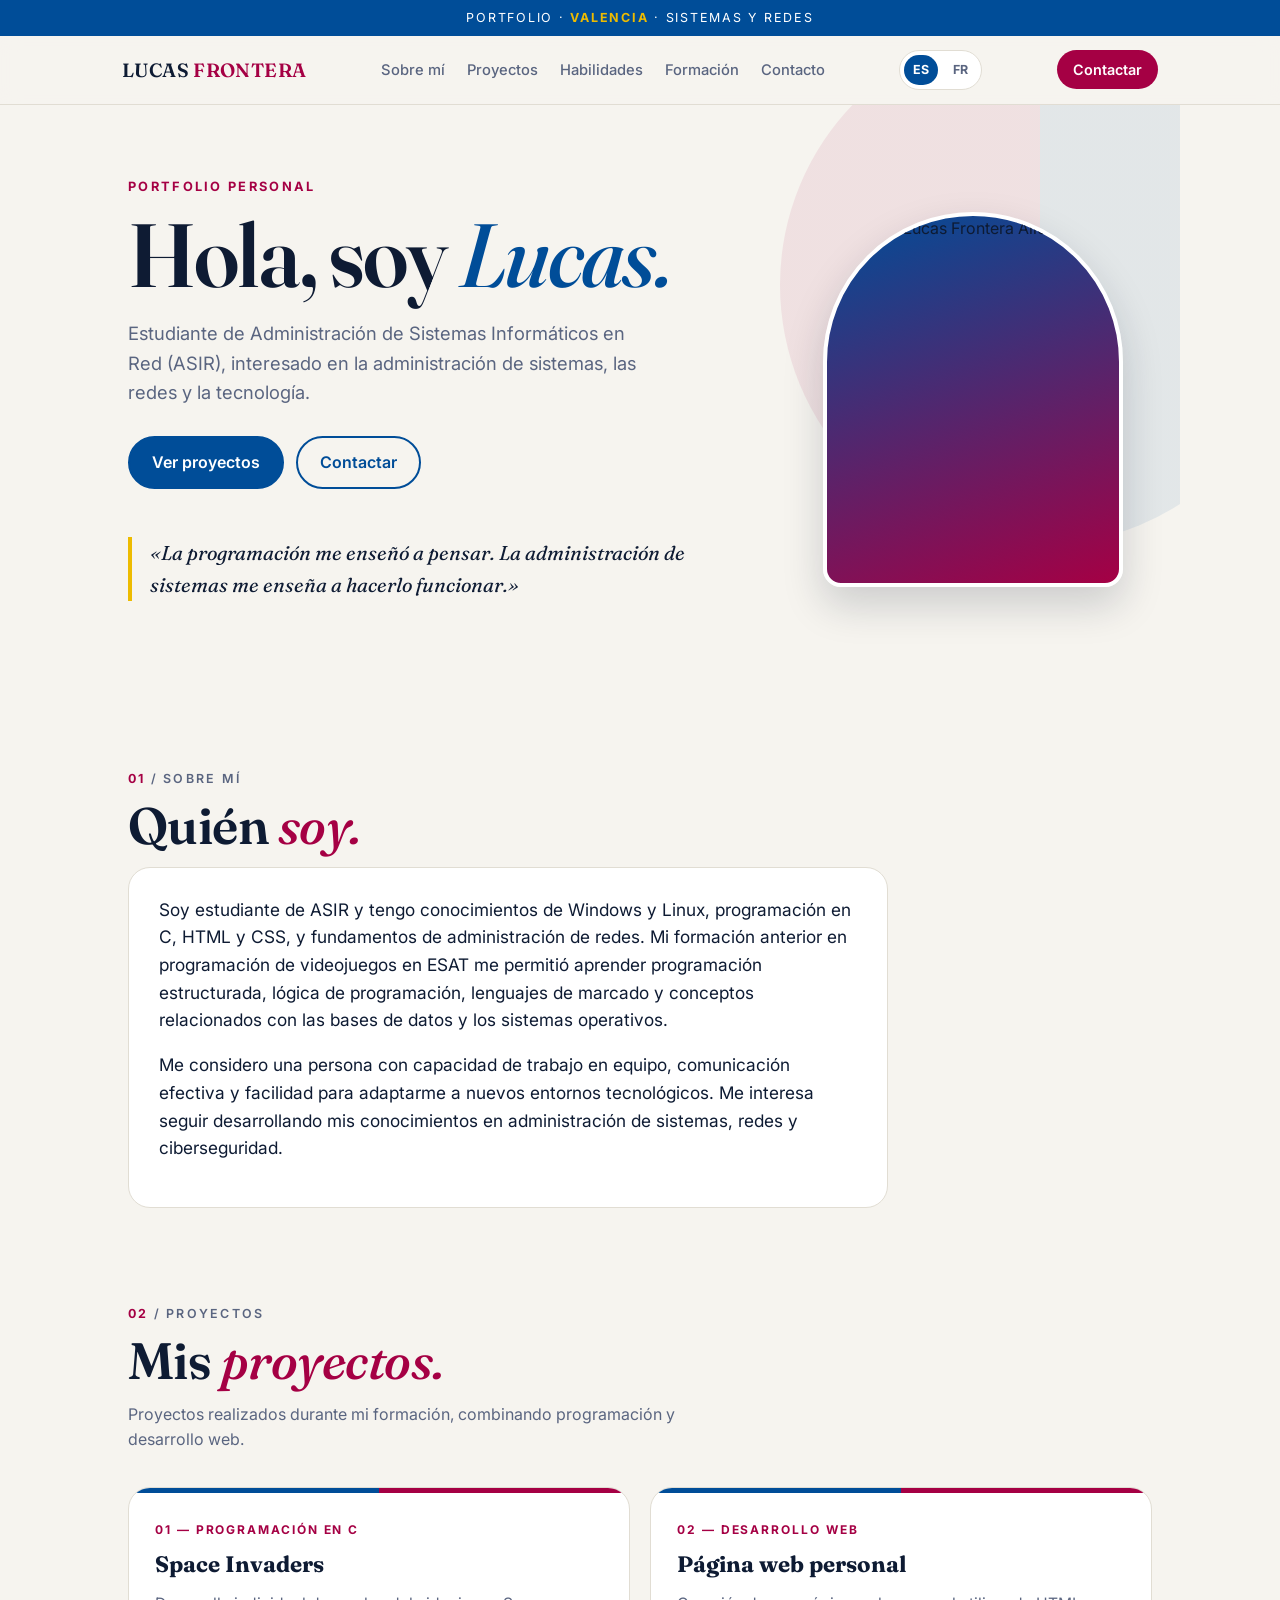
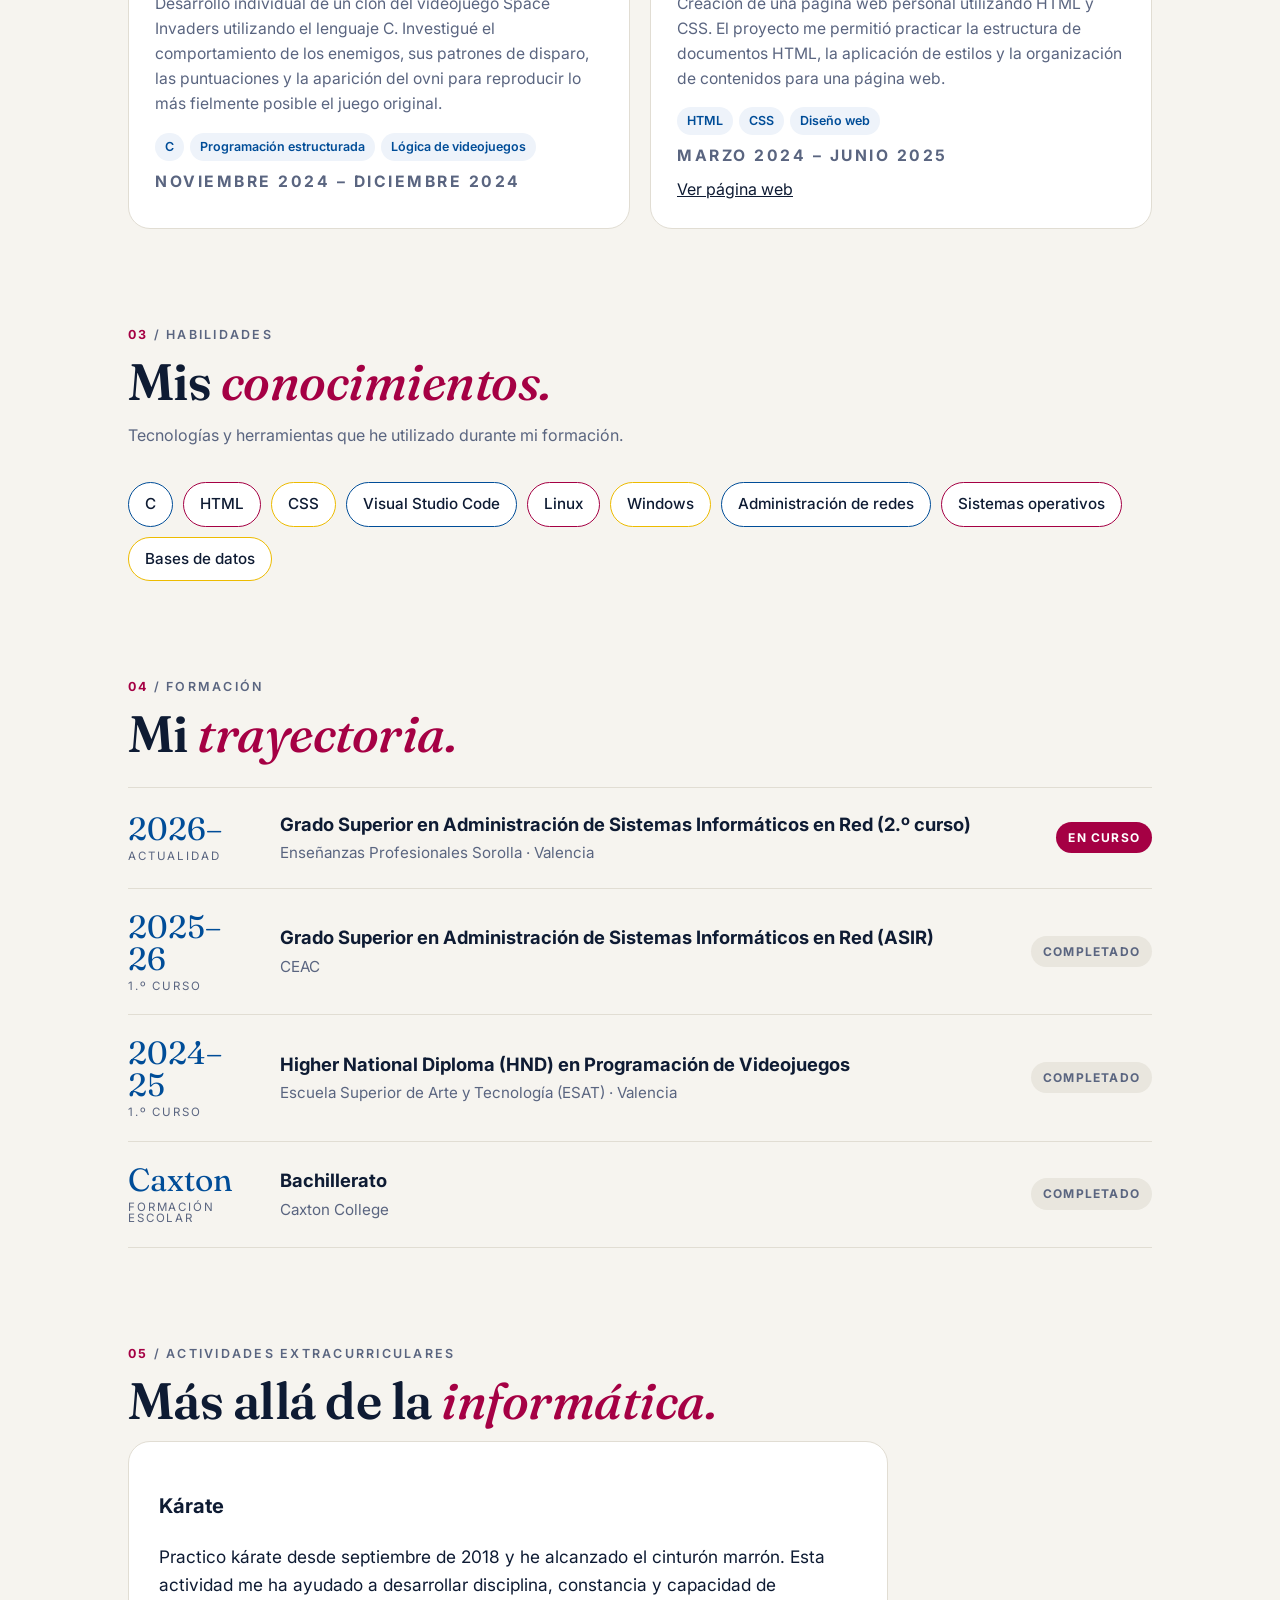
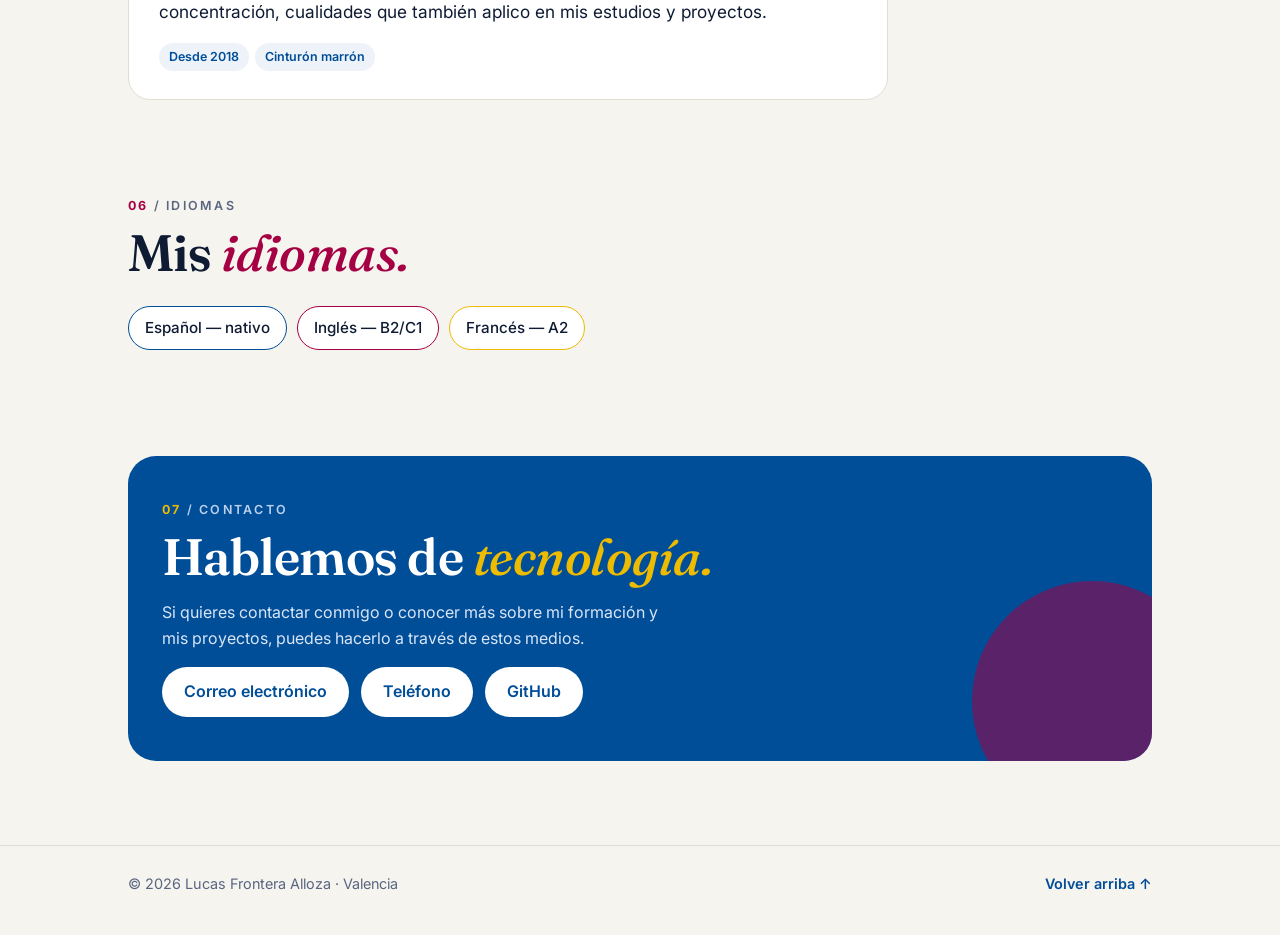
==== commit bae7682e: "Revise portfolio details for Lucas Frontera Alloza Updated personal details and project descriptions" ====
--- a/index.html
+++ b/index.html
@@ -4,8 +4,8 @@
 <head>
   <meta charset="UTF-8">
   <meta name="viewport" content="width=device-width, initial-scale=1">
-  <title>Lucas Frontera | Portfolio</title>
-  <meta name="description" content="Portfolio de Lucas Frontera, estudiante de ASIR en Valencia: sistemas, redes y servidores.">
+  <title>Lucas Frontera Alloza | Portfolio</title>
+  <meta name="description" content="Portfolio de Lucas Frontera Alloza, estudiante de ASIR especializado en sistemas, redes y tecnologías informáticas.">
   <meta name="theme-color" content="#004D98">
 
   <link rel="preconnect" href="https://fonts.googleapis.com">
@@ -26,9 +26,10 @@
 
       <nav>
         <ul>
+          <li><a href="#sobre-mi">Sobre mí</a></li>
           <li><a href="#proyectos">Proyectos</a></li>
           <li><a href="#habilidades">Habilidades</a></li>
-          <li><a href="#trayectoria">Trayectoria</a></li>
+          <li><a href="#trayectoria">Formación</a></li>
           <li><a href="#contacto">Contacto</a></li>
         </ul>
       </nav>
@@ -38,7 +39,7 @@
         <a href="/fr/">FR</a>
       </div>
 
-      <a class="cta" href="#contacto">Hablemos</a>
+      <a class="cta" href="#contacto">Contactar</a>
     </div>
   </header>
 
@@ -46,188 +47,176 @@
     <div class="wrap hero">
       <div class="hero-grid">
         <div>
-          <p class="kicker">Portfolio 2026</p>
+          <p class="kicker">Portfolio personal</p>
           <h1>Hola, soy <em>Lucas.</em></h1>
-          <p class="lead">Estudiante de ASIR en Valencia. Me gusta montar servidores, redes y servicios, y hacer que todo funcione de verdad.</p>
+          <p class="lead">Estudiante de Administración de Sistemas Informáticos en Red (ASIR), interesado en la administración de sistemas, las redes y la tecnología.</p>
 
           <div class="btns">
             <a class="btn primary" href="#proyectos">Ver proyectos</a>
             <a class="btn" href="#contacto">Contactar</a>
           </div>
 
-          <p class="quote">«Programar me enseñó a pensar. Administrar sistemas me enseñó a hacerlo funcionar.»</p>
+          <p class="quote">«La programación me enseñó a pensar. La administración de sistemas me enseña a hacerlo funcionar.»</p>
         </div>
 
         <div class="photo">
-          <img src="foto.jpg" alt="Foto de Lucas Frontera" onerror="this.style.display='none'">
+          <img src="foto.jpg" alt="Foto de Lucas Frontera Alloza">
         </div>
       </div>
     </div>
 
     <div class="wrap">
+
       <section id="sobre-mi">
         <p class="label"><b>01</b> / Sobre mí</p>
         <h2>Quién <em>soy.</em></h2>
 
         <div class="about">
-          Tengo 20 años y vivo en Valencia. Estudié en Caxton College hasta los 18 años y hice 1º del Grado Superior de ASIR en CEAC y ahora curso 2º en Enseñanzas Profesionales Sorolla. Antes de eso pasé un año estudiando programación de videojuegos en ESAT, y después hice mis prácticas también allí, en redes, virtualización y administración de sistemas. Esa mezcla de programar y administrar es lo que más me gusta.
+          Soy estudiante de ASIR y tengo conocimientos de Windows y Linux, programación en C, HTML y CSS, y fundamentos de administración de redes. Mi formación anterior en programación de videojuegos en ESAT me permitió aprender programación estructurada, lógica de programación, lenguajes de marcado y conceptos relacionados con las bases de datos y los sistemas operativos.
+
+          <p>Me considero una persona con capacidad de trabajo en equipo, comunicación efectiva y facilidad para adaptarme a nuevos entornos tecnológicos. Me interesa seguir desarrollando mis conocimientos en administración de sistemas, redes y ciberseguridad.</p>
         </div>
       </section>
 
       <section id="proyectos">
         <p class="label"><b>02</b> / Proyectos</p>
-        <h2>Lo que he <em>montado.</em></h2>
-        <p class="sub">Prácticas del ciclo, hechas paso a paso en máquinas virtuales y en la nube.</p>
+        <h2>Mis <em>proyectos.</em></h2>
+        <p class="sub">Proyectos realizados durante mi formación, combinando programación y desarrollo web.</p>
 
         <div class="grid">
           <article class="card">
-            <span class="num">01 — Nube</span>
-            <h3>Servidor web en AWS</h3>
-            <p>Instancia EC2 con Ubuntu Server, IP elástica, Apache con HTTPS (Let's Encrypt), redirección a HTTPS y cabeceras de seguridad.</p>
+            <span class="num">01 — Programación en C</span>
+            <h3>Space Invaders</h3>
+            <p>Desarrollo individual de un clon del videojuego Space Invaders utilizando el lenguaje C. Investigué el comportamiento de los enemigos, sus patrones de disparo, las puntuaciones y la aparición del ovni para reproducir lo más fielmente posible el juego original.</p>
             <div class="chips">
-              <span class="chip">AWS</span>
-              <span class="chip">Apache</span>
-              <span class="chip">HTTPS</span>
-            </div>
+              <span class="chip">C</span>
+              <span class="chip">Programación estructurada</span>
+              <span class="chip">Lógica de videojuegos</span>
+            </div>
+            <p class="num">Noviembre 2024 – Diciembre 2024</p>
           </article>
 
           <article class="card">
-            <span class="num">02 — Dominio</span>
-            <h3>Dominio con Samba AD DC</h3>
-            <p>Controlador de dominio con Samba, clientes Windows 11, administración con RSAT, DHCP con 2 VLAN y recursos compartidos con GPO.</p>
+            <span class="num">02 — Desarrollo web</span>
+            <h3>Página web personal</h3>
+            <p>Creación de una página web personal utilizando HTML y CSS. El proyecto me permitió practicar la estructura de documentos HTML, la aplicación de estilos y la organización de contenidos para una página web.</p>
             <div class="chips">
-              <span class="chip">Samba</span>
-              <span class="chip">RSAT</span>
-              <span class="chip">GPO</span>
-            </div>
-          </article>
-
-          <article class="card">
-            <span class="num">03 — Contenedores</span>
-            <h3>Servicios con Docker</h3>
-            <p>WordPress, LAMP, proxy inverso con Nginx, PostgreSQL + pgAdmin, Nextcloud, OnlyOffice y Mailcow con Docker Compose.</p>
-            <div class="chips">
-              <span class="chip">Docker</span>
-              <span class="chip">Compose</span>
-              <span class="chip">Nginx</span>
-            </div>
-          </article>
-
-          <article class="card">
-            <span class="num">04 — Redes y copias</span>
-            <h3>Gateway y copias de seguridad</h3>
-            <p>Gateway con nftables y SNAT, proxy inverso, RAID 1 por software con mdadm, imágenes con Clonezilla y copias cifradas con Duplicity.</p>
-            <div class="chips">
-              <span class="chip">nftables</span>
-              <span class="chip">mdadm</span>
-              <span class="chip">Duplicity</span>
-            </div>
-          </article>
-
-          <article class="card">
-            <span class="num">05 — Servidores de red</span>
-            <h3>Servicios en Linux</h3>
-            <p>DDNS + DHCP con BIND9, servidor de correo con Postfix, Dovecot y Roundcube, y mensajería instantánea con Ejabberd.</p>
-            <div class="chips">
-              <span class="chip">BIND9</span>
-              <span class="chip">Postfix</span>
-              <span class="chip">Ejabberd</span>
-            </div>
+              <span class="chip">HTML</span>
+              <span class="chip">CSS</span>
+              <span class="chip">Diseño web</span>
+            </div>
+            <p class="num">Marzo 2024 – Junio 2025</p>
+            <a href="https://lucasfrontera.neocities.org" target="_blank" rel="noopener">Ver página web</a>
           </article>
         </div>
       </section>
 
       <section id="habilidades">
         <p class="label"><b>03</b> / Habilidades</p>
-        <h2>Con qué <em>trabajo.</em></h2>
+        <h2>Mis <em>conocimientos.</em></h2>
+        <p class="sub">Tecnologías y herramientas que he utilizado durante mi formación.</p>
 
         <div class="tags">
-          <span class="tag">Linux (Ubuntu / Debian)</span>
-          <span class="tag">Windows Server / Windows 11</span>
-          <span class="tag">Apache</span>
-          <span class="tag">Nginx</span>
-          <span class="tag">Docker y Docker Compose</span>
-          <span class="tag">Samba AD DC</span>
-          <span class="tag">DHCP / DNS (BIND9)</span>
-          <span class="tag">nftables / SNAT</span>
-          <span class="tag">SSH y seguridad</span>
-          <span class="tag">AWS EC2</span>
-          <span class="tag">VirtualBox</span>
-          <span class="tag">PHP</span>
-          <span class="tag">Bash</span>
+          <span class="tag">C</span>
+          <span class="tag">HTML</span>
+          <span class="tag">CSS</span>
+          <span class="tag">Visual Studio Code</span>
+          <span class="tag">Linux</span>
+          <span class="tag">Windows</span>
+          <span class="tag">Administración de redes</span>
+          <span class="tag">Sistemas operativos</span>
+          <span class="tag">Bases de datos</span>
         </div>
       </section>
 
       <section id="trayectoria">
-        <p class="label"><b>04</b> / Trayectoria</p>
-        <h2>Mi <em>camino.</em></h2>
+        <p class="label"><b>04</b> / Formación</p>
+        <h2>Mi <em>trayectoria.</em></h2>
 
         <div class="tour">
           <div class="row">
-            <div class="date">ASIR<small>2º curso</small></div>
-            <div>
-              <h3>Grado Superior en Administración de Sistemas Informáticos en Red</h3>
+            <div class="date">2026–<small>Actualidad</small></div>
+            <div>
+              <h3>Grado Superior en Administración de Sistemas Informáticos en Red (2.º curso)</h3>
               <p>Enseñanzas Profesionales Sorolla · Valencia</p>
             </div>
             <span class="pill">En curso</span>
           </div>
 
           <div class="row">
-            <div class="date">ASIR<small>1º curso</small></div>
-            <div>
-              <h3>Grado Superior en Administración de Sistemas Informáticos en Red</h3>
-              <p>CEAC · Valencia</p>
+            <div class="date">2025–26<small>1.º curso</small></div>
+            <div>
+              <h3>Grado Superior en Administración de Sistemas Informáticos en Red (ASIR)</h3>
+              <p>CEAC</p>
             </div>
             <span class="pill off">Completado</span>
           </div>
 
           <div class="row">
-            <div class="date">ESAT<small>Prácticas</small></div>
-            <div>
-              <h3>Prácticas en redes, virtualización y sistemas</h3>
-              <p>ESAT · Valencia</p>
-            </div>
-            <span class="pill off">Completadas</span>
-          </div>
-
-          <div class="row">
-            <div class="date">ESAT<small>1 año</small></div>
-            <div>
-              <h3>Programación de videojuegos</h3>
-              <p>ESAT · Valencia</p>
+            <div class="date">2024–25<small>1.º curso</small></div>
+            <div>
+              <h3>Higher National Diploma (HND) en Programación de Videojuegos</h3>
+              <p>Escuela Superior de Arte y Tecnología (ESAT) · Valencia</p>
             </div>
             <span class="pill off">Completado</span>
           </div>
 
           <div class="row">
-            <div class="date">Caxton<small>Hasta los 18</small></div>
-            <div>
-              <h3>Educación escolar</h3>
-              <p>Caxton College · Puzol, Valencia</p>
+            <div class="date">Caxton<small>Formación escolar</small></div>
+            <div>
+              <h3>Bachillerato</h3>
+              <p>Caxton College</p>
             </div>
             <span class="pill off">Completado</span>
           </div>
+        </div>
+      </section>
+
+      <section id="actividades">
+        <p class="label"><b>05</b> / Actividades extracurriculares</p>
+        <h2>Más allá de la <em>informática.</em></h2>
+
+        <div class="about">
+          <h3>Kárate</h3>
+          <p>Practico kárate desde septiembre de 2018 y he alcanzado el cinturón marrón. Esta actividad me ha ayudado a desarrollar disciplina, constancia y capacidad de concentración, cualidades que también aplico en mis estudios y proyectos.</p>
+          <div class="chips">
+            <span class="chip">Desde 2018</span>
+            <span class="chip">Cinturón marrón</span>
+          </div>
+        </div>
+      </section>
+
+      <section id="idiomas">
+        <p class="label"><b>06</b> / Idiomas</p>
+        <h2>Mis <em>idiomas.</em></h2>
+
+        <div class="tags">
+          <span class="tag">Español — nativo</span>
+          <span class="tag">Inglés — B2/C1</span>
+          <span class="tag">Francés — A2</span>
         </div>
       </section>
 
       <section id="contacto">
         <div class="contact">
-          <p class="label"><b>05</b> / Contacto</p>
-          <h2>Escríbeme, <em>sin problema.</em></h2>
-          <p>Si te interesa mi perfil, hablamos. Respondo rápido.</p>
+          <p class="label"><b>07</b> / Contacto</p>
+          <h2>Hablemos de <em>tecnología.</em></h2>
+          <p>Si quieres contactar conmigo o conocer más sobre mi formación y mis proyectos, puedes hacerlo a través de estos medios.</p>
 
           <div class="links">
-            <a href="mailto:fronteralucas05@protonmail.com">Correo</a>
+            <a href="mailto:fronteralucas05@protonmail.com">Correo electrónico</a>
+            <a href="tel:+34669400726">Teléfono</a>
             <a href="https://github.com/lufro404" target="_blank" rel="noopener">GitHub</a>
           </div>
         </div>
       </section>
+
     </div>
   </main>
 
   <footer>
     <div class="wrap foot">
-      <span>© <span id="anio"></span> Lucas Frontera · Valencia</span>
+      <span>© <span id="anio"></span> Lucas Frontera Alloza · Valencia</span>
       <a href="#inicio">Volver arriba ↑</a>
     </div>
   </footer>
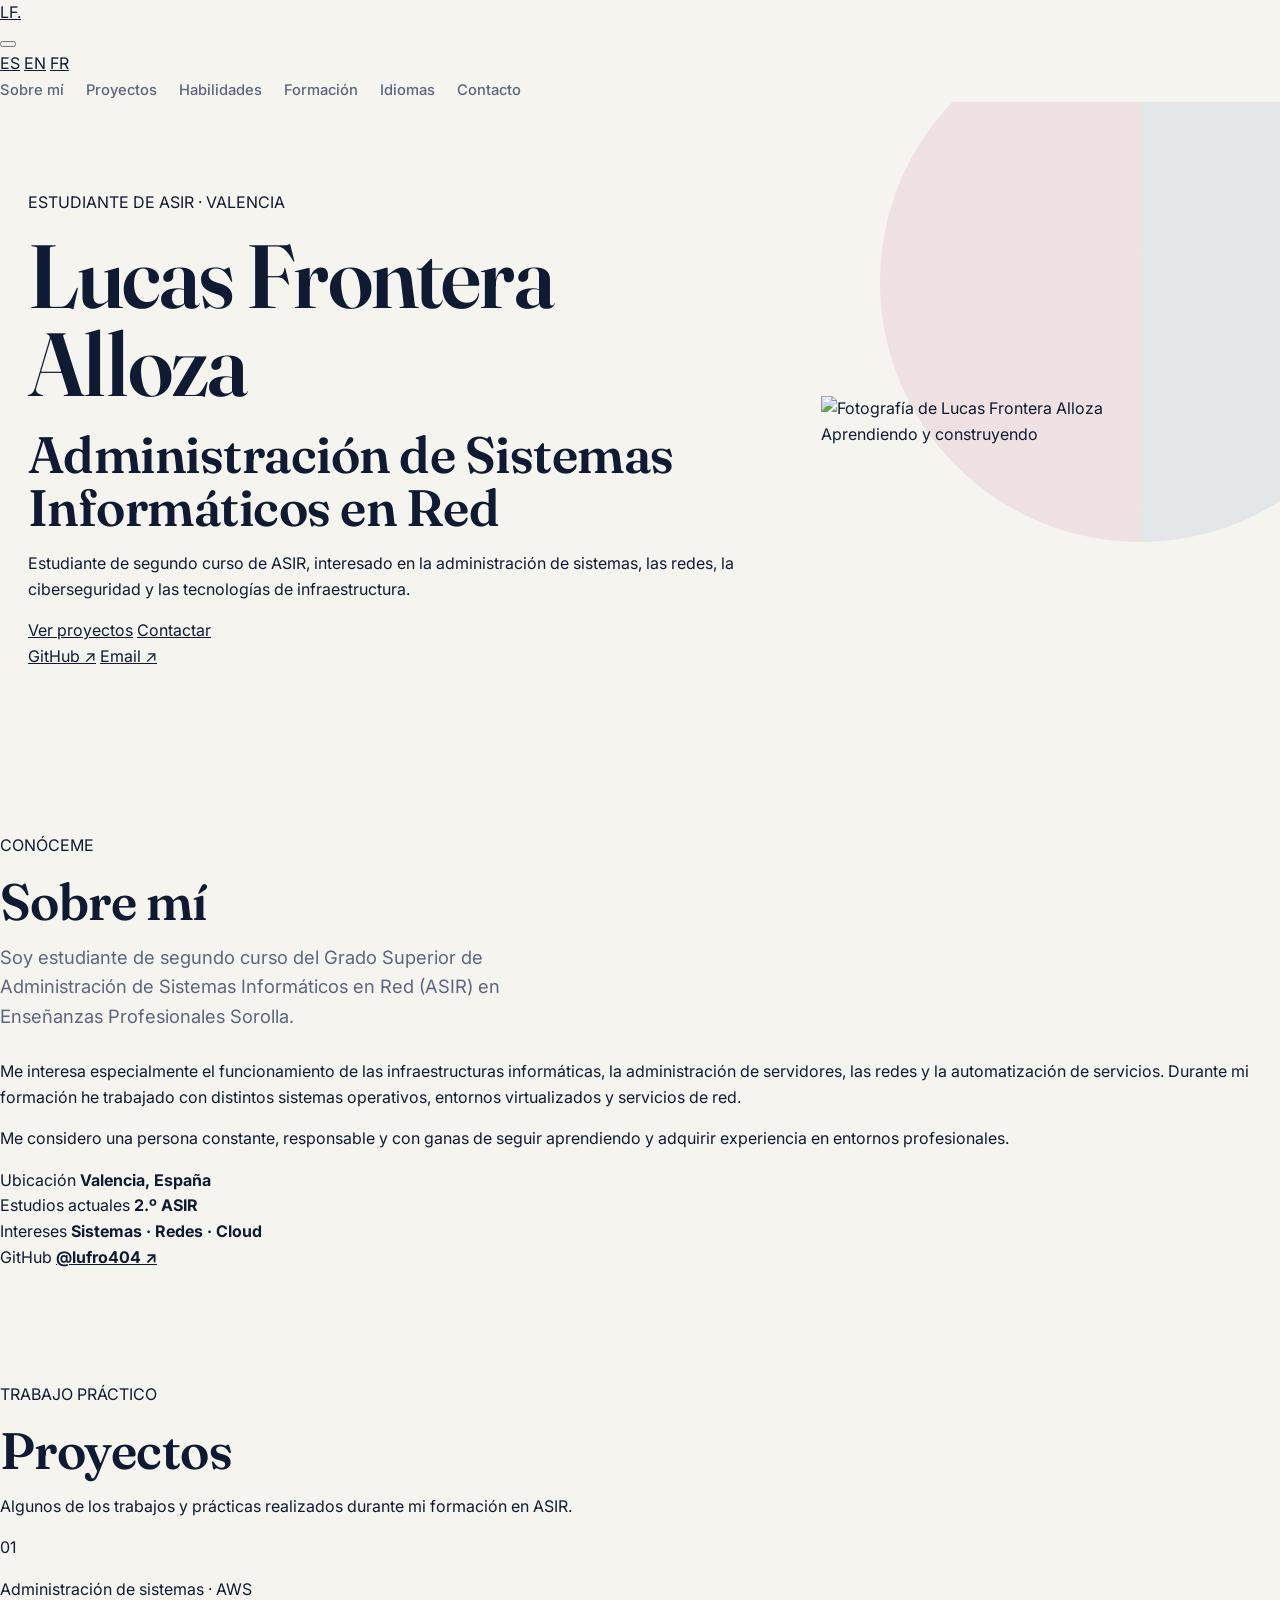
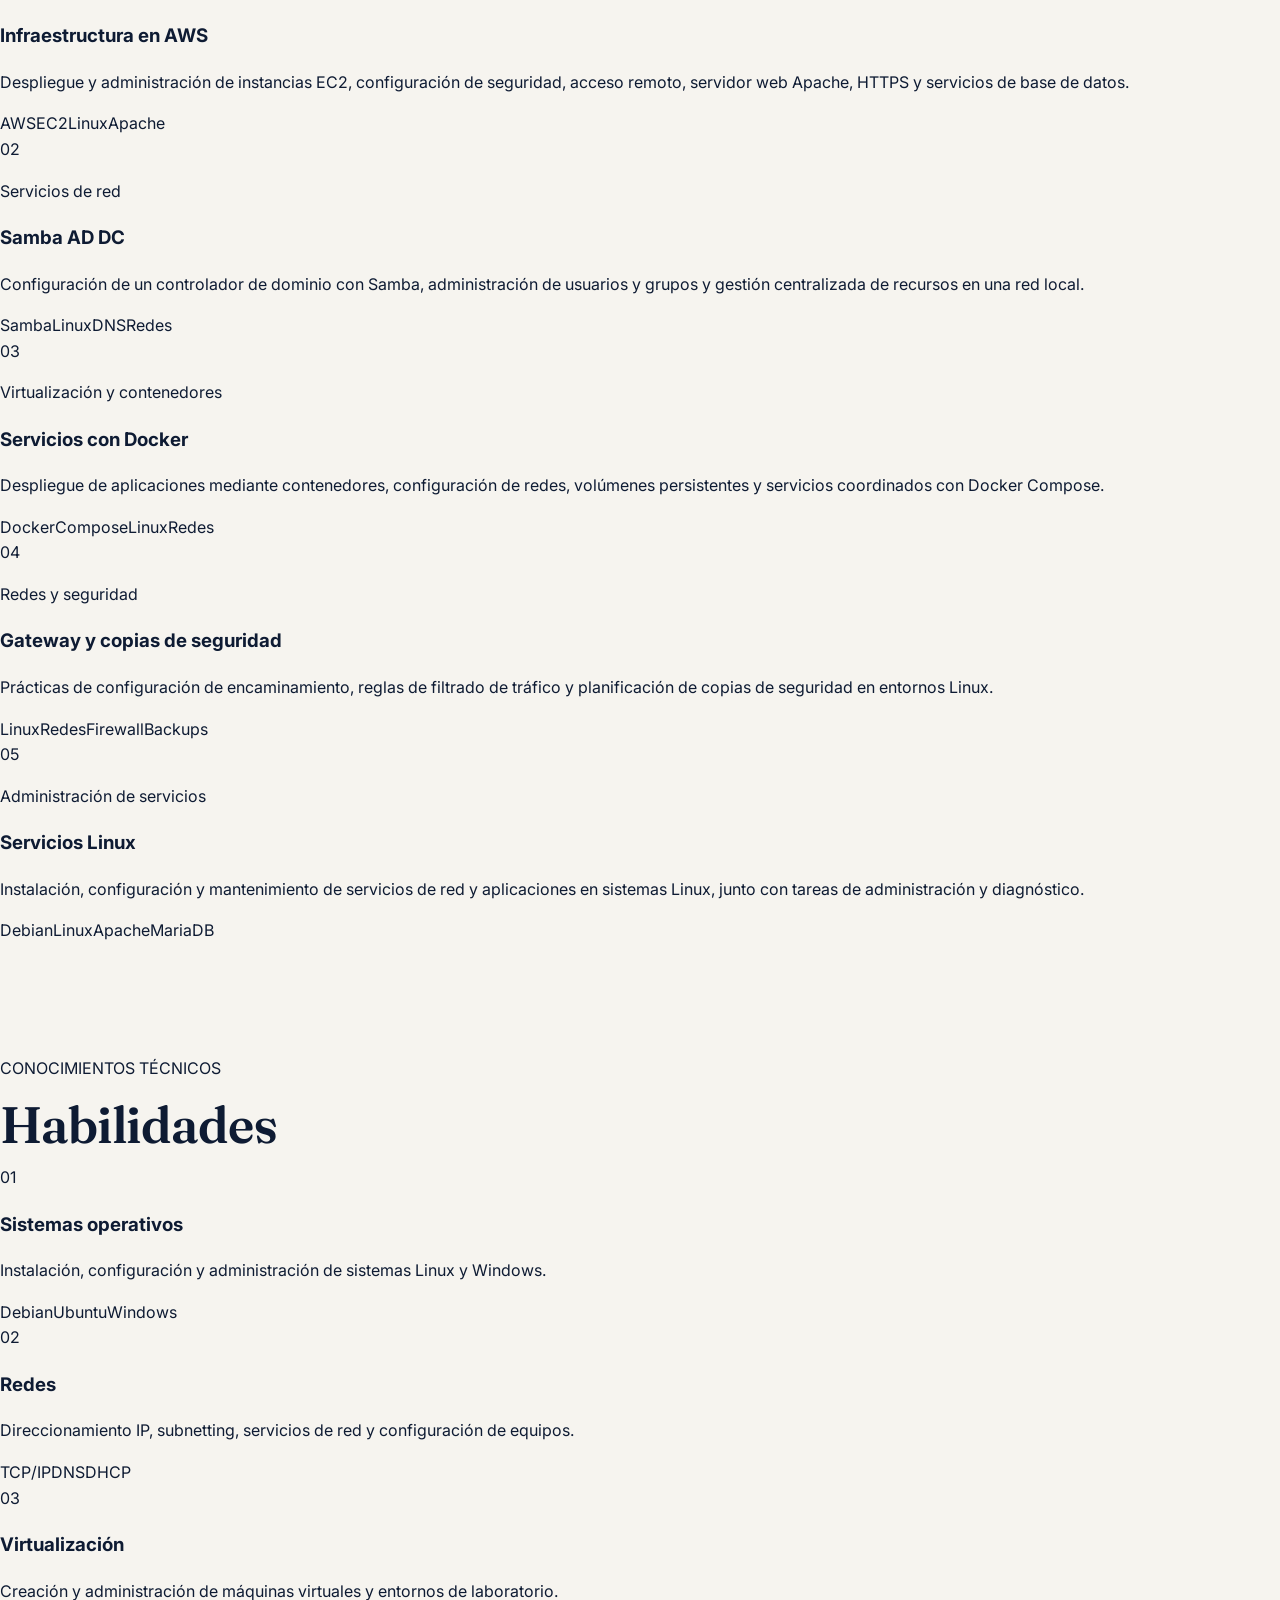
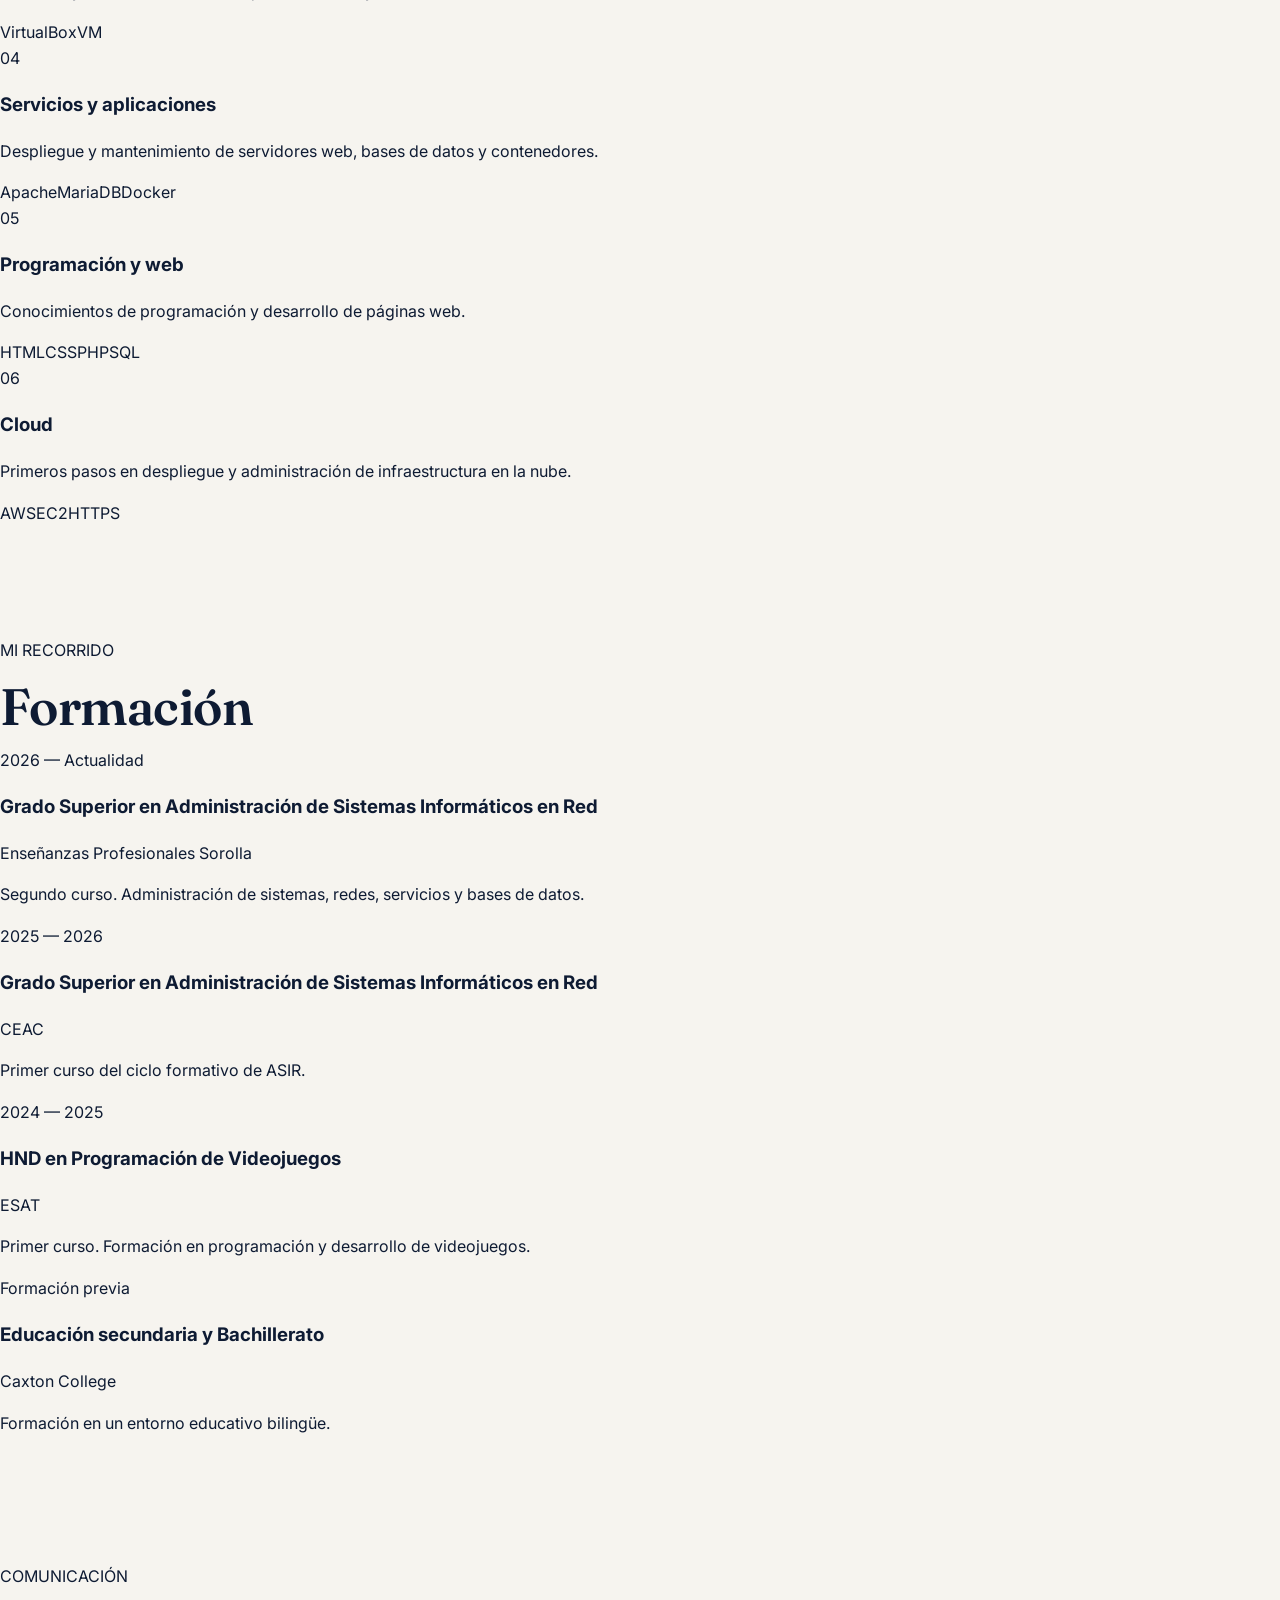
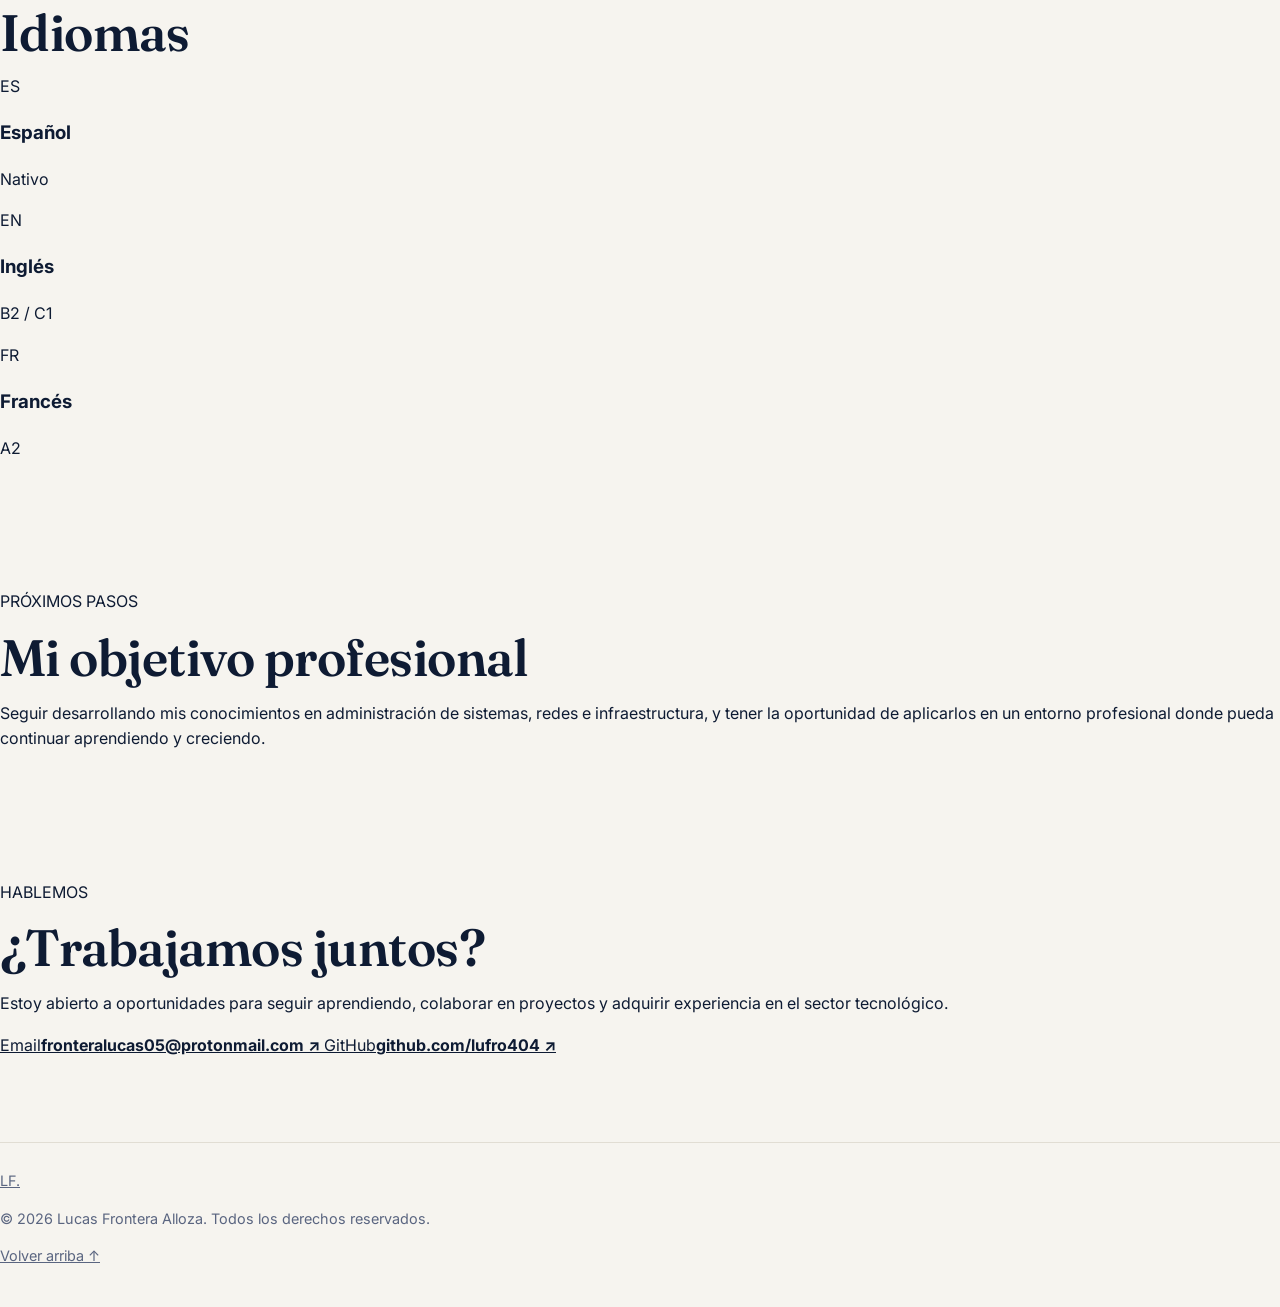
==== commit 9ff396b4: "Refactor index.html for improved structure and content Updated meta tags for viewport and descriptio" ====
--- a/index.html
+++ b/index.html
@@ -3,227 +3,410 @@
 <html lang="es">
 <head>
   <meta charset="UTF-8">
-  <meta name="viewport" content="width=device-width, initial-scale=1">
+  <meta name="viewport" content="width=device-width, initial-scale=1.0">
+  <meta name="description" content="Portfolio personal de Lucas Frontera Alloza, estudiante de segundo de ASIR especializado en sistemas, redes y administración de servicios.">
+  <meta name="author" content="Lucas Frontera Alloza">
   <title>Lucas Frontera Alloza | Portfolio</title>
-  <meta name="description" content="Portfolio de Lucas Frontera Alloza, estudiante de ASIR especializado en sistemas, redes y tecnologías informáticas.">
-  <meta name="theme-color" content="#004D98">
-
   <link rel="preconnect" href="https://fonts.googleapis.com">
   <link rel="preconnect" href="https://fonts.gstatic.com" crossorigin>
-  <link href="https://fonts.googleapis.com/css2?family=Fraunces:ital,opsz,wght@0,9..144,600;1,9..144,500&family=Inter:wght@400;500;600;700&display=swap" rel="stylesheet">
-
-  <link rel="stylesheet" href="styles.css?v=20261113">
+  <link href="https://fonts.googleapis.com/css2?family=Fraunces:opsz,wght@9..144,500;9..144,600;9..144,700&family=Inter:wght@400;500;600;700;800&display=swap" rel="stylesheet">
+  <link rel="stylesheet" href="styles.css">
 </head>
 <body>
-
-  <a class="skip" href="#proyectos">Saltar al contenido</a>
-
-  <div class="strip">Portfolio · <b>Valencia</b> · Sistemas y redes</div>
-
-  <header class="nav">
-    <div class="nav-in">
-      <a class="brand" href="#inicio">LUCAS <span>FRONTERA</span></a>
-
-      <nav>
+  <header class="site-header">
+    <nav class="nav container" aria-label="Navegación principal">
+      <a class="logo" href="#inicio" aria-label="Ir al inicio">LF<span>.</span></a>
+
+      <div class="nav-actions">
+        <button class="menu-toggle" type="button" aria-label="Abrir menú" aria-expanded="false" aria-controls="main-menu">
+          <span></span>
+          <span></span>
+          <span></span>
+        </button>
+
+        <div class="language-switch" aria-label="Seleccionar idioma">
+          <a href="/" class="active" lang="es" aria-current="page">ES</a>
+          <a href="/en/" lang="en">EN</a>
+          <a href="/fr/" lang="fr">FR</a>
+        </div>
+      </div>
+
+      <div class="nav-links" id="main-menu">
         <ul>
           <li><a href="#sobre-mi">Sobre mí</a></li>
           <li><a href="#proyectos">Proyectos</a></li>
           <li><a href="#habilidades">Habilidades</a></li>
-          <li><a href="#trayectoria">Formación</a></li>
-          <li><a href="#contacto">Contacto</a></li>
+          <li><a href="#formacion">Formación</a></li>
+          <li><a href="#idiomas">Idiomas</a></li>
+          <li><a href="#contacto" class="nav-contact">Contacto</a></li>
         </ul>
-      </nav>
-
-      <div class="lang-switch">
-        <a href="/" class="active" aria-current="page">ES</a>
-        <a href="/fr/">FR</a>
-      </div>
-
-      <a class="cta" href="#contacto">Contactar</a>
-    </div>
+      </div>
+    </nav>
   </header>
 
-  <main id="inicio">
-    <div class="wrap hero">
-      <div class="hero-grid">
+  <main>
+    <section class="hero section" id="inicio">
+      <div class="container hero-grid">
+        <div class="hero-content">
+          <p class="eyebrow">ESTUDIANTE DE ASIR · VALENCIA</p>
+          <h1>Lucas Frontera <span>Alloza</span></h1>
+          <h2>Administración de Sistemas Informáticos en Red</h2>
+          <p class="hero-description">
+            Estudiante de segundo curso de ASIR, interesado en la administración de sistemas,
+            las redes, la ciberseguridad y las tecnologías de infraestructura.
+          </p>
+          <div class="hero-buttons">
+            <a class="button button-primary" href="#proyectos">Ver proyectos</a>
+            <a class="button button-outline" href="#contacto">Contactar</a>
+          </div>
+          <div class="hero-socials">
+            <a href="https://github.com/lufro404" target="_blank" rel="noopener noreferrer">GitHub ↗</a>
+            <a href="mailto:fronteralucas05@protonmail.com">Email ↗</a>
+          </div>
+        </div>
+
+        <div class="hero-image-wrap">
+          <div class="hero-image-decoration"></div>
+          <img class="hero-image" src="foto.jpg" alt="Fotografía de Lucas Frontera Alloza">
+          <div class="hero-image-caption">
+            <span class="caption-dot"></span>
+            <span>Aprendiendo y construyendo</span>
+          </div>
+        </div>
+      </div>
+    </section>
+
+    <section class="section about-section" id="sobre-mi">
+      <div class="container">
+        <div class="section-heading">
+          <p class="eyebrow">CONÓCEME</p>
+          <h2>Sobre mí</h2>
+        </div>
+
+        <div class="about-grid">
+          <div class="about-main">
+            <p class="lead">
+              Soy estudiante de segundo curso del Grado Superior de Administración de
+              Sistemas Informáticos en Red (ASIR) en Enseñanzas Profesionales Sorolla.
+            </p>
+            <p>
+              Me interesa especialmente el funcionamiento de las infraestructuras
+              informáticas, la administración de servidores, las redes y la automatización
+              de servicios. Durante mi formación he trabajado con distintos sistemas
+              operativos, entornos virtualizados y servicios de red.
+            </p>
+            <p>
+              Me considero una persona constante, responsable y con ganas de seguir
+              aprendiendo y adquirir experiencia en entornos profesionales.
+            </p>
+          </div>
+
+          <aside class="about-card">
+            <div class="about-card-item">
+              <span class="about-card-label">Ubicación</span>
+              <strong>Valencia, España</strong>
+            </div>
+            <div class="about-card-item">
+              <span class="about-card-label">Estudios actuales</span>
+              <strong>2.º ASIR</strong>
+            </div>
+            <div class="about-card-item">
+              <span class="about-card-label">Intereses</span>
+              <strong>Sistemas · Redes · Cloud</strong>
+            </div>
+            <div class="about-card-item">
+              <span class="about-card-label">GitHub</span>
+              <strong><a href="https://github.com/lufro404" target="_blank" rel="noopener noreferrer">@lufro404 ↗</a></strong>
+            </div>
+          </aside>
+        </div>
+      </div>
+    </section>
+
+    <section class="section projects-section" id="proyectos">
+      <div class="container">
+        <div class="section-heading">
+          <p class="eyebrow">TRABAJO PRÁCTICO</p>
+          <h2>Proyectos</h2>
+          <p class="section-intro">
+            Algunos de los trabajos y prácticas realizados durante mi formación en ASIR.
+          </p>
+        </div>
+
+        <div class="projects-grid">
+          <article class="project-card">
+            <div class="project-number">01</div>
+            <div class="project-content">
+              <p class="project-type">Administración de sistemas · AWS</p>
+              <h3>Infraestructura en AWS</h3>
+              <p>
+                Despliegue y administración de instancias EC2, configuración de seguridad,
+                acceso remoto, servidor web Apache, HTTPS y servicios de base de datos.
+              </p>
+              <div class="tag-list">
+                <span>AWS</span><span>EC2</span><span>Linux</span><span>Apache</span>
+              </div>
+            </div>
+          </article>
+
+          <article class="project-card">
+            <div class="project-number">02</div>
+            <div class="project-content">
+              <p class="project-type">Servicios de red</p>
+              <h3>Samba AD DC</h3>
+              <p>
+                Configuración de un controlador de dominio con Samba, administración de
+                usuarios y grupos y gestión centralizada de recursos en una red local.
+              </p>
+              <div class="tag-list">
+                <span>Samba</span><span>Linux</span><span>DNS</span><span>Redes</span>
+              </div>
+            </div>
+          </article>
+
+          <article class="project-card">
+            <div class="project-number">03</div>
+            <div class="project-content">
+              <p class="project-type">Virtualización y contenedores</p>
+              <h3>Servicios con Docker</h3>
+              <p>
+                Despliegue de aplicaciones mediante contenedores, configuración de redes,
+                volúmenes persistentes y servicios coordinados con Docker Compose.
+              </p>
+              <div class="tag-list">
+                <span>Docker</span><span>Compose</span><span>Linux</span><span>Redes</span>
+              </div>
+            </div>
+          </article>
+
+          <article class="project-card">
+            <div class="project-number">04</div>
+            <div class="project-content">
+              <p class="project-type">Redes y seguridad</p>
+              <h3>Gateway y copias de seguridad</h3>
+              <p>
+                Prácticas de configuración de encaminamiento, reglas de filtrado de tráfico
+                y planificación de copias de seguridad en entornos Linux.
+              </p>
+              <div class="tag-list">
+                <span>Linux</span><span>Redes</span><span>Firewall</span><span>Backups</span>
+              </div>
+            </div>
+          </article>
+
+          <article class="project-card">
+            <div class="project-number">05</div>
+            <div class="project-content">
+              <p class="project-type">Administración de servicios</p>
+              <h3>Servicios Linux</h3>
+              <p>
+                Instalación, configuración y mantenimiento de servicios de red y aplicaciones
+                en sistemas Linux, junto con tareas de administración y diagnóstico.
+              </p>
+              <div class="tag-list">
+                <span>Debian</span><span>Linux</span><span>Apache</span><span>MariaDB</span>
+              </div>
+            </div>
+          </article>
+        </div>
+      </div>
+    </section>
+
+    <section class="section skills-section" id="habilidades">
+      <div class="container">
+        <div class="section-heading">
+          <p class="eyebrow">CONOCIMIENTOS TÉCNICOS</p>
+          <h2>Habilidades</h2>
+        </div>
+
+        <div class="skills-grid">
+          <article class="skill-card">
+            <span class="skill-icon">01</span>
+            <h3>Sistemas operativos</h3>
+            <p>Instalación, configuración y administración de sistemas Linux y Windows.</p>
+            <div class="tag-list"><span>Debian</span><span>Ubuntu</span><span>Windows</span></div>
+          </article>
+
+          <article class="skill-card">
+            <span class="skill-icon">02</span>
+            <h3>Redes</h3>
+            <p>Direccionamiento IP, subnetting, servicios de red y configuración de equipos.</p>
+            <div class="tag-list"><span>TCP/IP</span><span>DNS</span><span>DHCP</span></div>
+          </article>
+
+          <article class="skill-card">
+            <span class="skill-icon">03</span>
+            <h3>Virtualización</h3>
+            <p>Creación y administración de máquinas virtuales y entornos de laboratorio.</p>
+            <div class="tag-list"><span>VirtualBox</span><span>VM</span></div>
+          </article>
+
+          <article class="skill-card">
+            <span class="skill-icon">04</span>
+            <h3>Servicios y aplicaciones</h3>
+            <p>Despliegue y mantenimiento de servidores web, bases de datos y contenedores.</p>
+            <div class="tag-list"><span>Apache</span><span>MariaDB</span><span>Docker</span></div>
+          </article>
+
+          <article class="skill-card">
+            <span class="skill-icon">05</span>
+            <h3>Programación y web</h3>
+            <p>Conocimientos de programación y desarrollo de páginas web.</p>
+            <div class="tag-list"><span>HTML</span><span>CSS</span><span>PHP</span><span>SQL</span></div>
+          </article>
+
+          <article class="skill-card">
+            <span class="skill-icon">06</span>
+            <h3>Cloud</h3>
+            <p>Primeros pasos en despliegue y administración de infraestructura en la nube.</p>
+            <div class="tag-list"><span>AWS</span><span>EC2</span><span>HTTPS</span></div>
+          </article>
+        </div>
+      </div>
+    </section>
+
+    <section class="section education-section" id="formacion">
+      <div class="container">
+        <div class="section-heading">
+          <p class="eyebrow">MI RECORRIDO</p>
+          <h2>Formación</h2>
+        </div>
+
+        <div class="timeline">
+          <article class="timeline-item">
+            <span class="timeline-date">2026 — Actualidad</span>
+            <div class="timeline-content">
+              <h3>Grado Superior en Administración de Sistemas Informáticos en Red</h3>
+              <p class="timeline-place">Enseñanzas Profesionales Sorolla</p>
+              <p>Segundo curso. Administración de sistemas, redes, servicios y bases de datos.</p>
+            </div>
+          </article>
+
+          <article class="timeline-item">
+            <span class="timeline-date">2025 — 2026</span>
+            <div class="timeline-content">
+              <h3>Grado Superior en Administración de Sistemas Informáticos en Red</h3>
+              <p class="timeline-place">CEAC</p>
+              <p>Primer curso del ciclo formativo de ASIR.</p>
+            </div>
+          </article>
+
+          <article class="timeline-item">
+            <span class="timeline-date">2024 — 2025</span>
+            <div class="timeline-content">
+              <h3>HND en Programación de Videojuegos</h3>
+              <p class="timeline-place">ESAT</p>
+              <p>Primer curso. Formación en programación y desarrollo de videojuegos.</p>
+            </div>
+          </article>
+
+          <article class="timeline-item">
+            <span class="timeline-date">Formación previa</span>
+            <div class="timeline-content">
+              <h3>Educación secundaria y Bachillerato</h3>
+              <p class="timeline-place">Caxton College</p>
+              <p>Formación en un entorno educativo bilingüe.</p>
+            </div>
+          </article>
+        </div>
+      </div>
+    </section>
+
+    <section class="section languages-section" id="idiomas">
+      <div class="container">
+        <div class="section-heading">
+          <p class="eyebrow">COMUNICACIÓN</p>
+          <h2>Idiomas</h2>
+        </div>
+
+        <div class="languages-grid">
+          <article class="language-card">
+            <span class="language-code">ES</span>
+            <div><h3>Español</h3><p>Nativo</p></div>
+          </article>
+          <article class="language-card">
+            <span class="language-code">EN</span>
+            <div><h3>Inglés</h3><p>B2 / C1</p></div>
+          </article>
+          <article class="language-card">
+            <span class="language-code">FR</span>
+            <div><h3>Francés</h3><p>A2</p></div>
+          </article>
+        </div>
+      </div>
+    </section>
+
+    <section class="section goal-section" id="objetivo">
+      <div class="container goal-content">
+        <p class="eyebrow">PRÓXIMOS PASOS</p>
+        <h2>Mi objetivo profesional</h2>
+        <p>
+          Seguir desarrollando mis conocimientos en administración de sistemas, redes e
+          infraestructura, y tener la oportunidad de aplicarlos en un entorno profesional
+          donde pueda continuar aprendiendo y creciendo.
+        </p>
+      </div>
+    </section>
+
+    <section class="section contact-section" id="contacto">
+      <div class="container contact-grid">
         <div>
-          <p class="kicker">Portfolio personal</p>
-          <h1>Hola, soy <em>Lucas.</em></h1>
-          <p class="lead">Estudiante de Administración de Sistemas Informáticos en Red (ASIR), interesado en la administración de sistemas, las redes y la tecnología.</p>
-
-          <div class="btns">
-            <a class="btn primary" href="#proyectos">Ver proyectos</a>
-            <a class="btn" href="#contacto">Contactar</a>
-          </div>
-
-          <p class="quote">«La programación me enseñó a pensar. La administración de sistemas me enseña a hacerlo funcionar.»</p>
-        </div>
-
-        <div class="photo">
-          <img src="foto.jpg" alt="Foto de Lucas Frontera Alloza">
-        </div>
-      </div>
-    </div>
-
-    <div class="wrap">
-
-      <section id="sobre-mi">
-        <p class="label"><b>01</b> / Sobre mí</p>
-        <h2>Quién <em>soy.</em></h2>
-
-        <div class="about">
-          Soy estudiante de ASIR y tengo conocimientos de Windows y Linux, programación en C, HTML y CSS, y fundamentos de administración de redes. Mi formación anterior en programación de videojuegos en ESAT me permitió aprender programación estructurada, lógica de programación, lenguajes de marcado y conceptos relacionados con las bases de datos y los sistemas operativos.
-
-          <p>Me considero una persona con capacidad de trabajo en equipo, comunicación efectiva y facilidad para adaptarme a nuevos entornos tecnológicos. Me interesa seguir desarrollando mis conocimientos en administración de sistemas, redes y ciberseguridad.</p>
-        </div>
-      </section>
-
-      <section id="proyectos">
-        <p class="label"><b>02</b> / Proyectos</p>
-        <h2>Mis <em>proyectos.</em></h2>
-        <p class="sub">Proyectos realizados durante mi formación, combinando programación y desarrollo web.</p>
-
-        <div class="grid">
-          <article class="card">
-            <span class="num">01 — Programación en C</span>
-            <h3>Space Invaders</h3>
-            <p>Desarrollo individual de un clon del videojuego Space Invaders utilizando el lenguaje C. Investigué el comportamiento de los enemigos, sus patrones de disparo, las puntuaciones y la aparición del ovni para reproducir lo más fielmente posible el juego original.</p>
-            <div class="chips">
-              <span class="chip">C</span>
-              <span class="chip">Programación estructurada</span>
-              <span class="chip">Lógica de videojuegos</span>
-            </div>
-            <p class="num">Noviembre 2024 – Diciembre 2024</p>
-          </article>
-
-          <article class="card">
-            <span class="num">02 — Desarrollo web</span>
-            <h3>Página web personal</h3>
-            <p>Creación de una página web personal utilizando HTML y CSS. El proyecto me permitió practicar la estructura de documentos HTML, la aplicación de estilos y la organización de contenidos para una página web.</p>
-            <div class="chips">
-              <span class="chip">HTML</span>
-              <span class="chip">CSS</span>
-              <span class="chip">Diseño web</span>
-            </div>
-            <p class="num">Marzo 2024 – Junio 2025</p>
-            <a href="https://lucasfrontera.neocities.org" target="_blank" rel="noopener">Ver página web</a>
-          </article>
-        </div>
-      </section>
-
-      <section id="habilidades">
-        <p class="label"><b>03</b> / Habilidades</p>
-        <h2>Mis <em>conocimientos.</em></h2>
-        <p class="sub">Tecnologías y herramientas que he utilizado durante mi formación.</p>
-
-        <div class="tags">
-          <span class="tag">C</span>
-          <span class="tag">HTML</span>
-          <span class="tag">CSS</span>
-          <span class="tag">Visual Studio Code</span>
-          <span class="tag">Linux</span>
-          <span class="tag">Windows</span>
-          <span class="tag">Administración de redes</span>
-          <span class="tag">Sistemas operativos</span>
-          <span class="tag">Bases de datos</span>
-        </div>
-      </section>
-
-      <section id="trayectoria">
-        <p class="label"><b>04</b> / Formación</p>
-        <h2>Mi <em>trayectoria.</em></h2>
-
-        <div class="tour">
-          <div class="row">
-            <div class="date">2026–<small>Actualidad</small></div>
-            <div>
-              <h3>Grado Superior en Administración de Sistemas Informáticos en Red (2.º curso)</h3>
-              <p>Enseñanzas Profesionales Sorolla · Valencia</p>
-            </div>
-            <span class="pill">En curso</span>
-          </div>
-
-          <div class="row">
-            <div class="date">2025–26<small>1.º curso</small></div>
-            <div>
-              <h3>Grado Superior en Administración de Sistemas Informáticos en Red (ASIR)</h3>
-              <p>CEAC</p>
-            </div>
-            <span class="pill off">Completado</span>
-          </div>
-
-          <div class="row">
-            <div class="date">2024–25<small>1.º curso</small></div>
-            <div>
-              <h3>Higher National Diploma (HND) en Programación de Videojuegos</h3>
-              <p>Escuela Superior de Arte y Tecnología (ESAT) · Valencia</p>
-            </div>
-            <span class="pill off">Completado</span>
-          </div>
-
-          <div class="row">
-            <div class="date">Caxton<small>Formación escolar</small></div>
-            <div>
-              <h3>Bachillerato</h3>
-              <p>Caxton College</p>
-            </div>
-            <span class="pill off">Completado</span>
-          </div>
-        </div>
-      </section>
-
-      <section id="actividades">
-        <p class="label"><b>05</b> / Actividades extracurriculares</p>
-        <h2>Más allá de la <em>informática.</em></h2>
-
-        <div class="about">
-          <h3>Kárate</h3>
-          <p>Practico kárate desde septiembre de 2018 y he alcanzado el cinturón marrón. Esta actividad me ha ayudado a desarrollar disciplina, constancia y capacidad de concentración, cualidades que también aplico en mis estudios y proyectos.</p>
-          <div class="chips">
-            <span class="chip">Desde 2018</span>
-            <span class="chip">Cinturón marrón</span>
-          </div>
-        </div>
-      </section>
-
-      <section id="idiomas">
-        <p class="label"><b>06</b> / Idiomas</p>
-        <h2>Mis <em>idiomas.</em></h2>
-
-        <div class="tags">
-          <span class="tag">Español — nativo</span>
-          <span class="tag">Inglés — B2/C1</span>
-          <span class="tag">Francés — A2</span>
-        </div>
-      </section>
-
-      <section id="contacto">
-        <div class="contact">
-          <p class="label"><b>07</b> / Contacto</p>
-          <h2>Hablemos de <em>tecnología.</em></h2>
-          <p>Si quieres contactar conmigo o conocer más sobre mi formación y mis proyectos, puedes hacerlo a través de estos medios.</p>
-
-          <div class="links">
-            <a href="mailto:fronteralucas05@protonmail.com">Correo electrónico</a>
-            <a href="tel:+34669400726">Teléfono</a>
-            <a href="https://github.com/lufro404" target="_blank" rel="noopener">GitHub</a>
-          </div>
-        </div>
-      </section>
-
-    </div>
+          <p class="eyebrow">HABLEMOS</p>
+          <h2>¿Trabajamos juntos?</h2>
+          <p>
+            Estoy abierto a oportunidades para seguir aprendiendo, colaborar en proyectos
+            y adquirir experiencia en el sector tecnológico.
+          </p>
+        </div>
+
+        <div class="contact-links">
+          <a href="mailto:fronteralucas05@protonmail.com">
+            <span>Email</span><strong>fronteralucas05@protonmail.com ↗</strong>
+          </a>
+          <a href="https://github.com/lufro404" target="_blank" rel="noopener noreferrer">
+            <span>GitHub</span><strong>github.com/lufro404 ↗</strong>
+          </a>
+        </div>
+      </div>
+    </section>
   </main>
 
-  <footer>
-    <div class="wrap foot">
-      <span>© <span id="anio"></span> Lucas Frontera Alloza · Valencia</span>
-      <a href="#inicio">Volver arriba ↑</a>
+  <footer class="site-footer">
+    <div class="container footer-content">
+      <a class="logo" href="#inicio">LF<span>.</span></a>
+      <p>© 2026 Lucas Frontera Alloza. Todos los derechos reservados.</p>
+      <a href="#inicio" class="back-top">Volver arriba ↑</a>
     </div>
   </footer>
 
   <script>
-    document.getElementById('anio').textContent = new Date().getFullYear();
+    const menuButton = document.querySelector(".menu-toggle");
+    const menu = document.querySelector("#main-menu");
+
+    function closeMenu() {
+      menu.classList.remove("open");
+      menuButton.setAttribute("aria-expanded", "false");
+      menuButton.setAttribute("aria-label", "Abrir menú");
+    }
+
+    menuButton.addEventListener("click", () => {
+      const isOpen = menuButton.getAttribute("aria-expanded") === "true";
+      menu.classList.toggle("open", !isOpen);
+      menuButton.setAttribute("aria-expanded", String(!isOpen));
+      menuButton.setAttribute("aria-label", isOpen ? "Abrir menú" : "Cerrar menú");
+    });
+
+    menu.querySelectorAll("a").forEach(link => {
+      link.addEventListener("click", closeMenu);
+    });
+
+    document.addEventListener("keydown", event => {
+      if (event.key === "Escape") closeMenu();
+    });
+
+    window.addEventListener("resize", () => {
+      if (window.innerWidth > 760) closeMenu();
+    });
   </script>
-
 </body>
 </html>
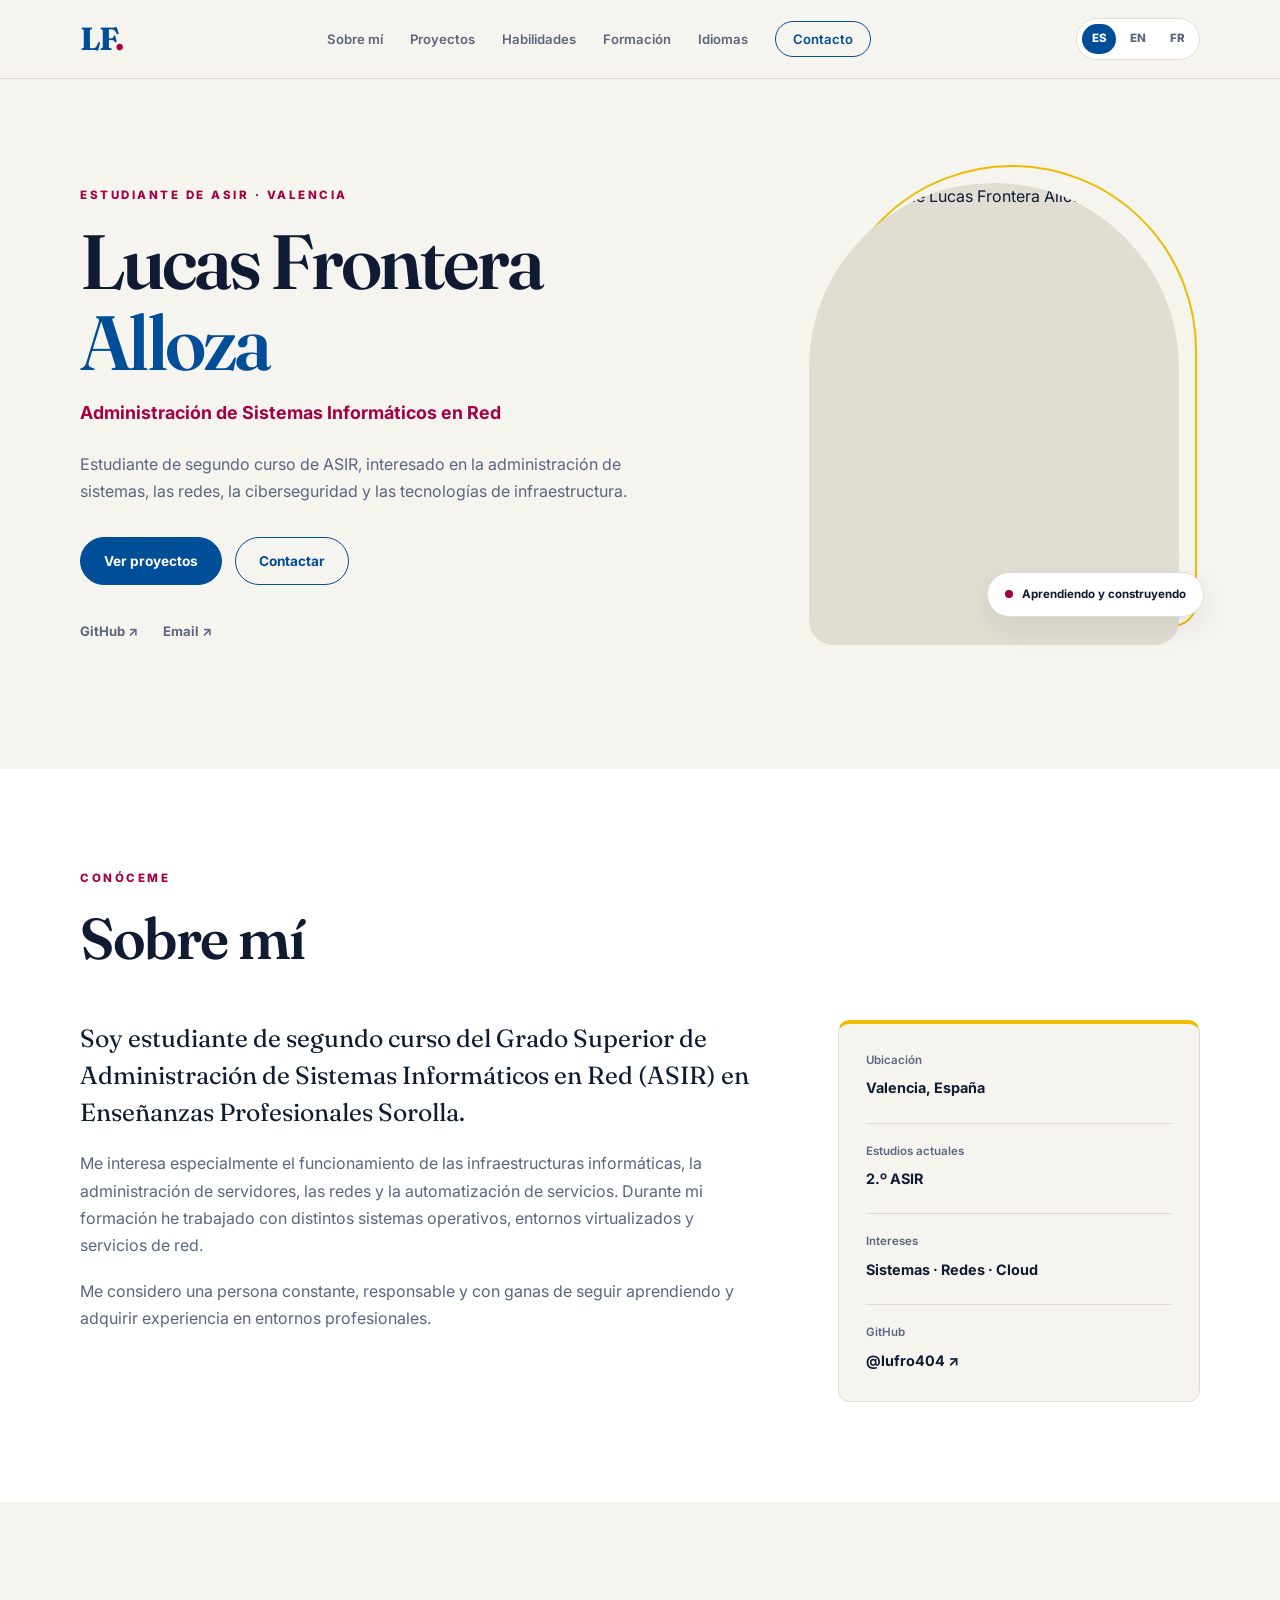
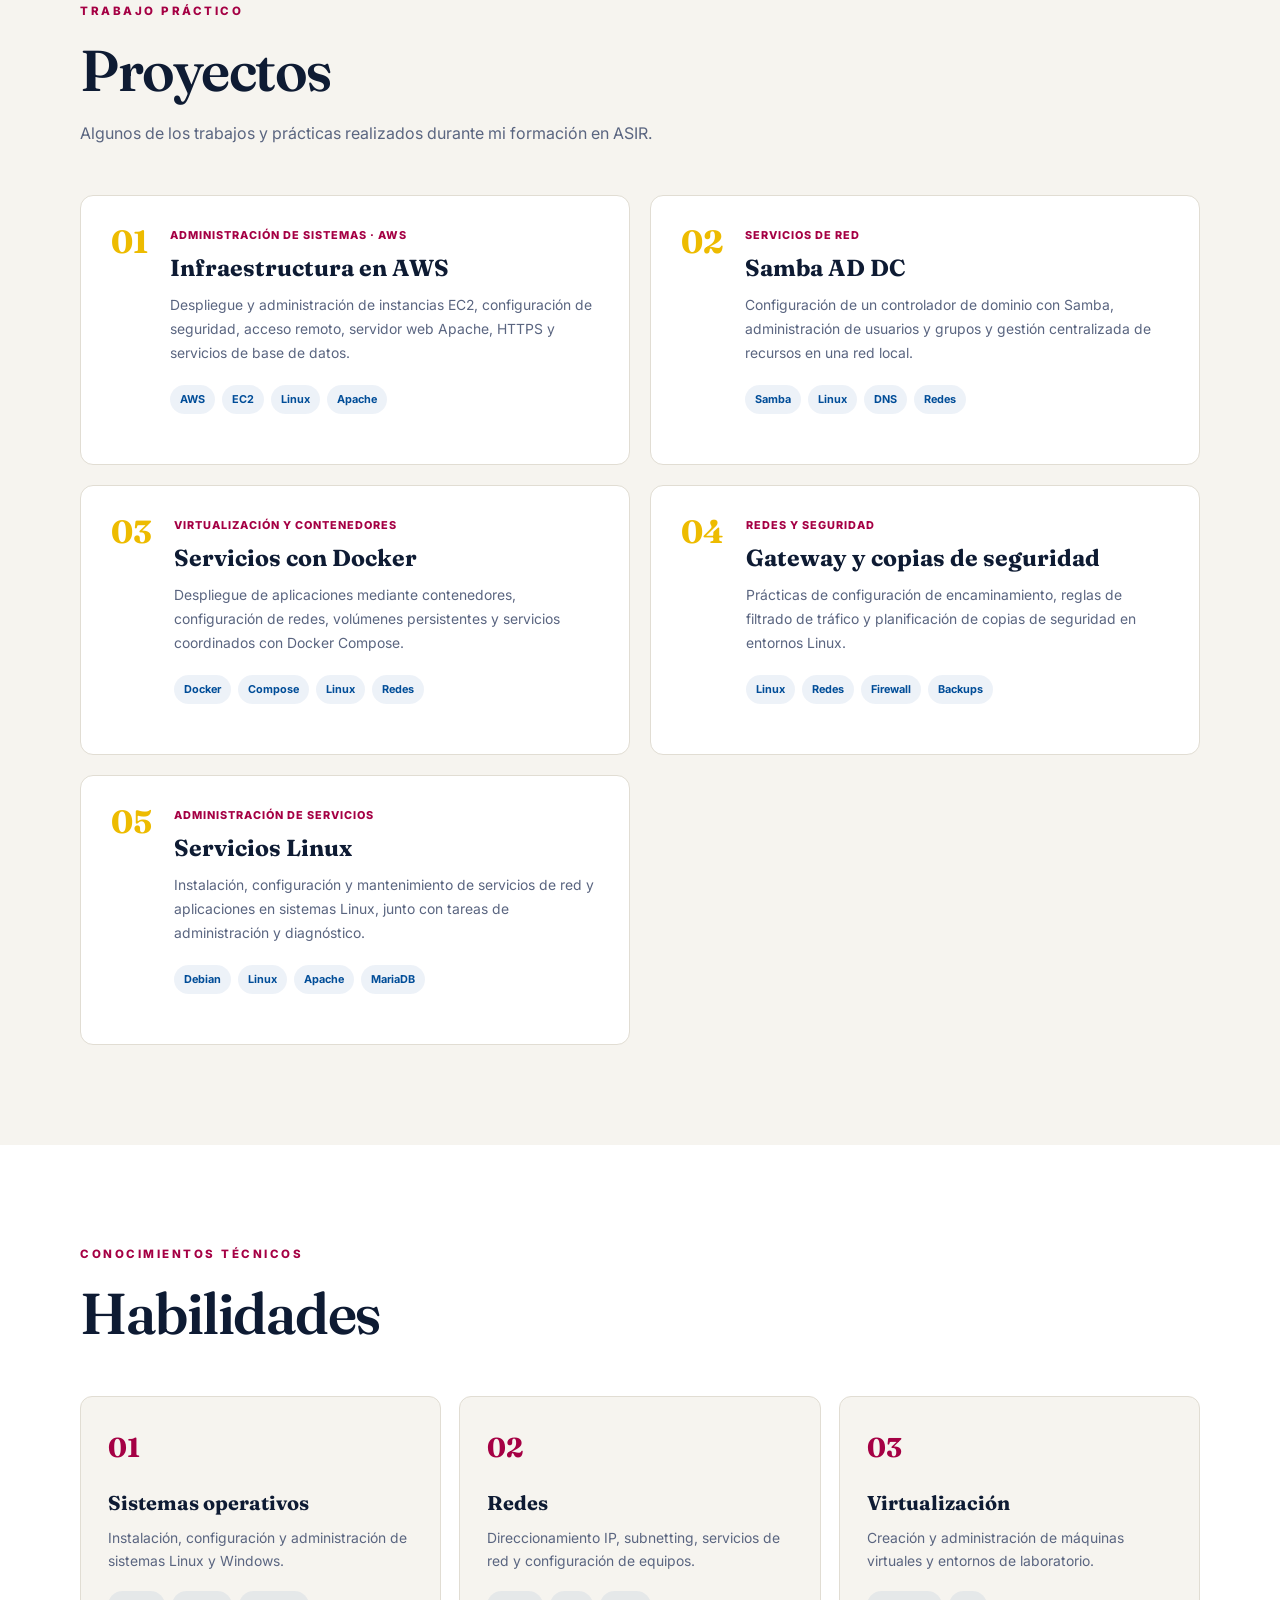
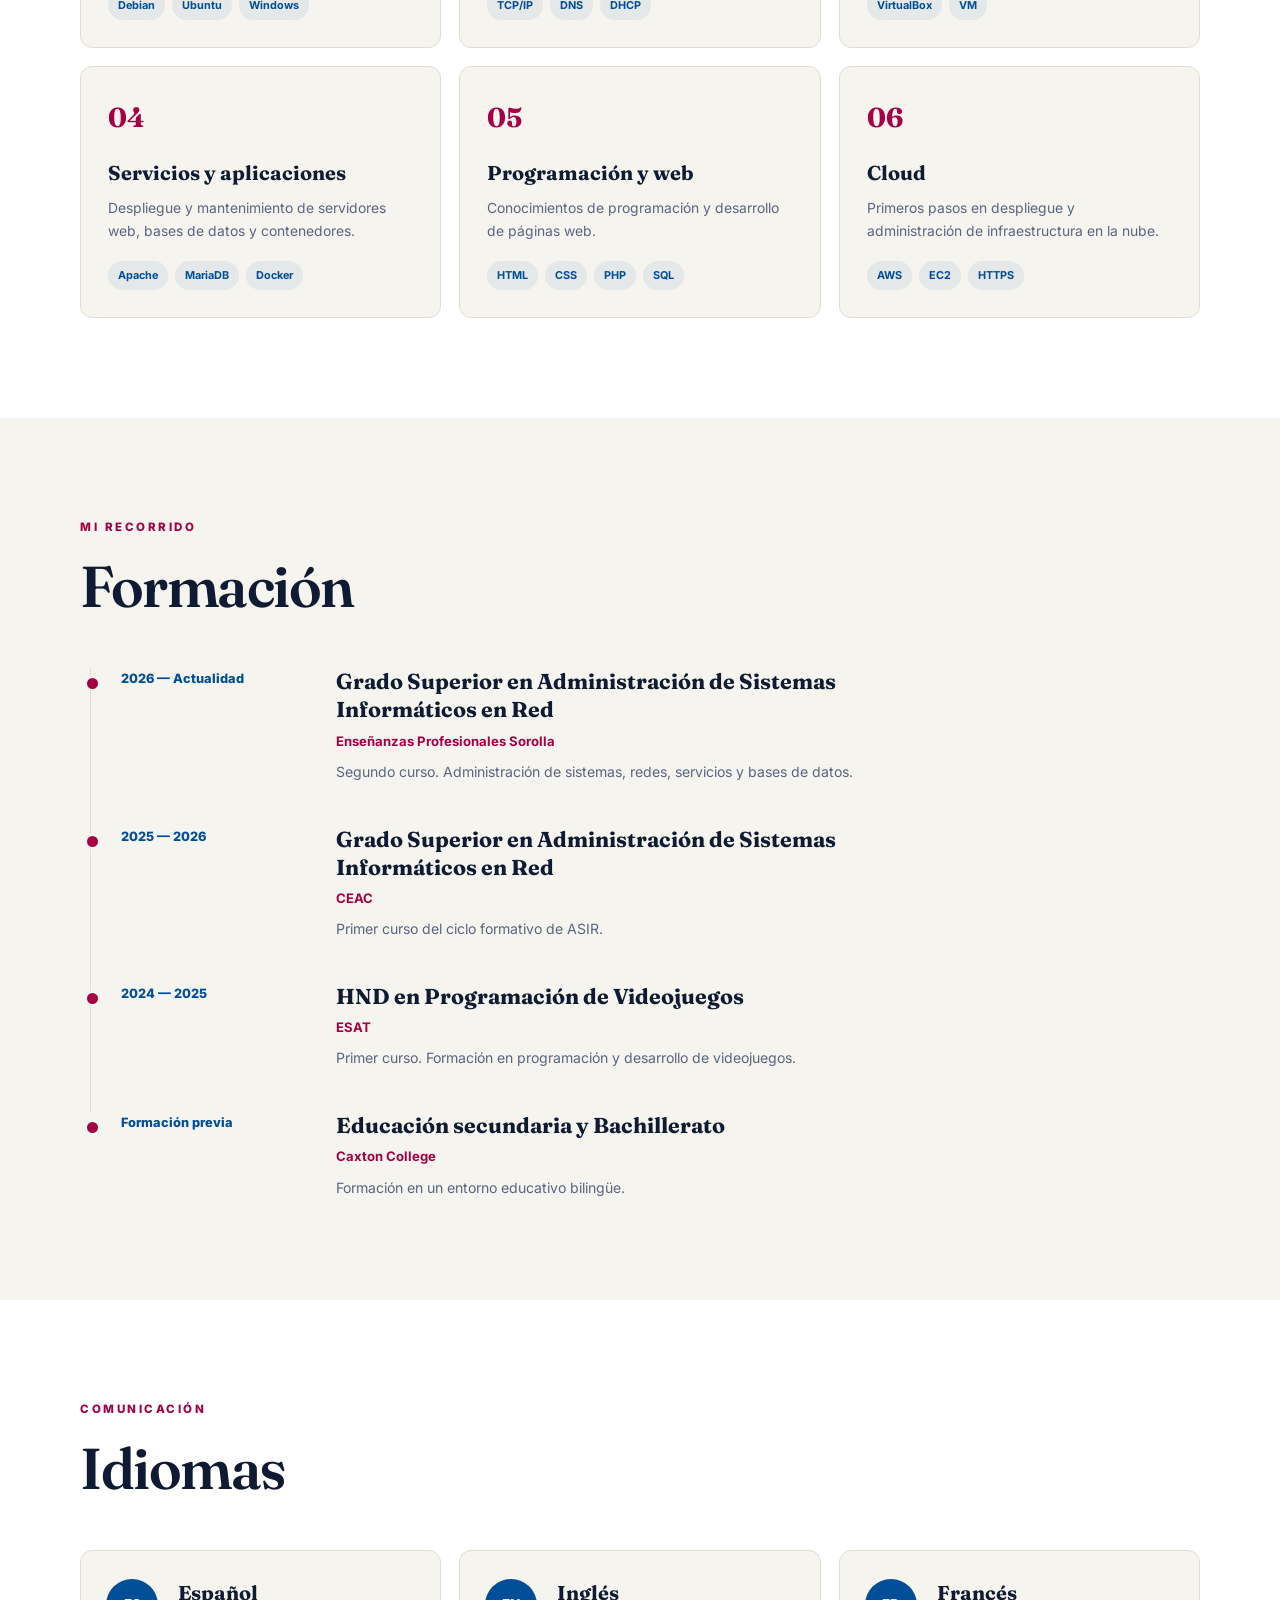
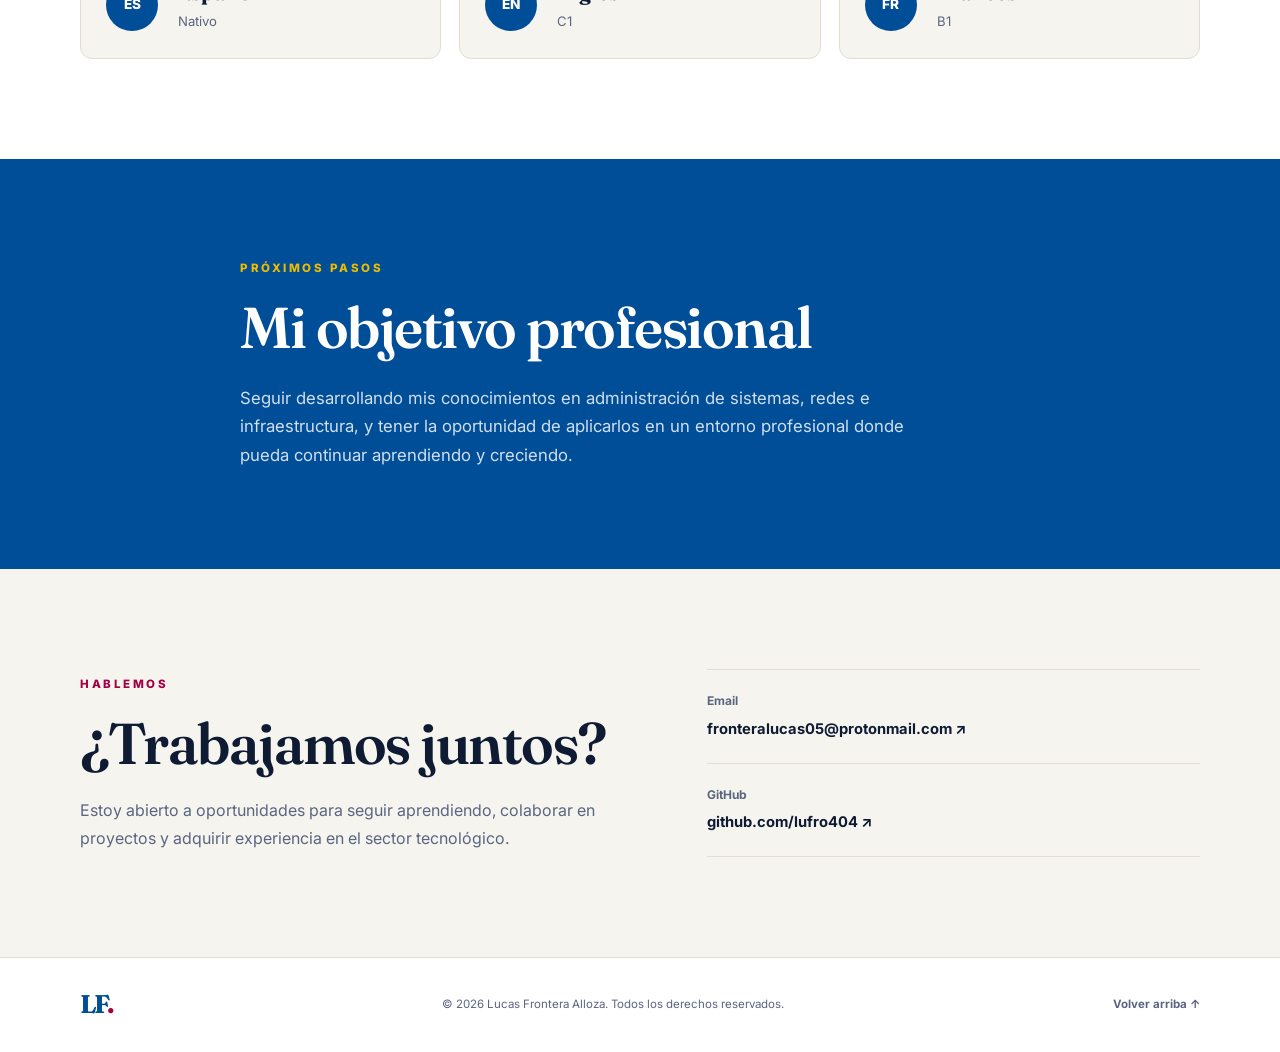
==== commit 6cf45770: "Revise language section with updated proficiency Updated language proficiency levels for English and" ====
--- a/index.html
+++ b/index.html
@@ -313,28 +313,28 @@
     </section>
 
     <section class="section languages-section" id="idiomas">
-      <div class="container">
-        <div class="section-heading">
-          <p class="eyebrow">COMUNICACIÓN</p>
-          <h2>Idiomas</h2>
-        </div>
-
-        <div class="languages-grid">
-          <article class="language-card">
-            <span class="language-code">ES</span>
-            <div><h3>Español</h3><p>Nativo</p></div>
-          </article>
-          <article class="language-card">
-            <span class="language-code">EN</span>
-            <div><h3>Inglés</h3><p>B2 / C1</p></div>
-          </article>
-          <article class="language-card">
-            <span class="language-code">FR</span>
-            <div><h3>Francés</h3><p>A2</p></div>
-          </article>
-        </div>
-      </div>
-    </section>
+  <div class="container">
+    <div class="section-heading">
+      <p class="eyebrow">COMUNICACIÓN</p>
+      <h2>Idiomas</h2>
+    </div>
+
+    <div class="languages-grid">
+      <article class="language-card">
+        <span class="language-code">ES</span>
+        <div><h3>Español</h3><p>Nativo</p></div>
+      </article>
+      <article class="language-card">
+        <span class="language-code">EN</span>
+        <div><h3>Inglés</h3><p>C1</p></div>
+      </article>
+      <article class="language-card">
+        <span class="language-code">FR</span>
+        <div><h3>Francés</h3><p>B1</p></div>
+      </article>
+    </div>
+  </div>
+</section>
 
     <section class="section goal-section" id="objetivo">
       <div class="container goal-content">
--- a/styles.css
+++ b/styles.css
@@ -14,600 +14,954 @@
 
 * {
   box-sizing: border-box;
+  margin: 0;
+  padding: 0;
 }
 
 html {
   scroll-behavior: smooth;
+  scroll-padding-top: 100px;
 }
 
 body {
-  margin: 0;
   background: var(--bg);
   color: var(--ink);
   font-family: var(--sans);
-  line-height: 1.6;
-  -webkit-font-smoothing: antialiased;
+  line-height: 1.7;
 }
 
 a {
   color: inherit;
+  text-decoration: none;
 }
 
 img {
+  display: block;
   max-width: 100%;
 }
 
-.wrap {
-  max-width: 1080px;
-  margin: 0 auto;
-  padding: 0 28px;
-}
-
-.skip {
-  position: absolute;
-  left: -999px;
-  top: 8px;
-  background: var(--ink);
-  color: #fff;
-  padding: 8px 12px;
-  border-radius: 8px;
-  z-index: 50;
-}
-
-.skip:focus {
-  left: 8px;
-}
-
-.strip {
-  background: var(--blue);
-  color: #fff;
-  text-align: center;
-  font-size: .78rem;
-  letter-spacing: .14em;
-  text-transform: uppercase;
-  padding: 8px 12px;
-}
-
-.strip b {
-  color: var(--gold);
-}
-
-header.nav {
+.container {
+  width: min(1120px, calc(100% - 48px));
+  margin-inline: auto;
+}
+
+.section {
+  padding: 100px 0;
+}
+
+.site-header {
   position: sticky;
   top: 0;
-  z-index: 20;
-  background: rgba(246, 244, 239, .92);
-  backdrop-filter: blur(10px);
+  z-index: 100;
+  background: rgba(246, 244, 239, 0.94);
   border-bottom: 1px solid var(--line);
-}
-
-.nav-in {
+  backdrop-filter: blur(14px);
+}
+
+.nav {
+  min-height: 78px;
   display: flex;
   align-items: center;
   justify-content: space-between;
-  gap: 16px;
-  padding: 14px 22px;
-  max-width: 1080px;
-  margin: 0 auto;
-  flex-wrap: wrap;
-}
-
-.brand {
+  gap: 32px;
+}
+
+.logo {
   font-family: var(--serif);
+  font-size: 2rem;
+  font-weight: 700;
+  letter-spacing: -2px;
+  color: var(--blue);
+  flex-shrink: 0;
+}
+
+.logo span {
+  color: var(--garnet);
+}
+
+.nav-links ul {
+  display: flex;
+  align-items: center;
+  gap: 27px;
+  list-style: none;
+}
+
+.nav-links a {
+  color: var(--muted);
+  font-size: 0.82rem;
   font-weight: 600;
-  font-size: 1.2rem;
-  text-decoration: none;
-  letter-spacing: .02em;
-}
-
-.brand span {
-  color: var(--garnet);
-}
-
-.nav ul {
-  list-style: none;
-  display: flex;
-  gap: 22px;
-  margin: 0;
-  padding: 0;
-  flex-wrap: wrap;
-}
-
-.nav ul a {
-  text-decoration: none;
-  font-size: .92rem;
-  color: var(--muted);
-  font-weight: 500;
-}
-
-.nav ul a:hover {
+  transition: color 0.2s ease;
+}
+
+.nav-links a:hover {
+  color: var(--garnet);
+}
+
+.nav-links .nav-contact {
   color: var(--blue);
-}
-
-.nav .cta {
-  background: var(--garnet);
-  color: #fff;
-  padding: 8px 16px;
-  border-radius: 999px;
-  font-weight: 600;
-  font-size: .9rem;
-  text-decoration: none;
-}
-
-.nav .cta:hover {
-  background: #86003a;
-}
-
-/* Selector de idiomas */
-.lang-switch {
+  border: 1px solid var(--blue);
+  border-radius: 30px;
+  padding: 9px 17px;
+}
+
+.nav-links .nav-contact:hover {
+  color: white;
+  background: var(--blue);
+}
+
+.nav-actions {
+  display: flex;
+  align-items: center;
+  gap: 18px;
+  order: 2;
+}
+
+.language-switch {
   display: flex;
   align-items: center;
   gap: 5px;
-  padding: 4px;
+  padding: 5px;
   border: 1px solid var(--line);
-  border-radius: 999px;
+  border-radius: 30px;
   background: var(--paper);
 }
 
-.lang-switch a {
+.language-switch a {
   min-width: 34px;
-  padding: 5px 9px;
-  border-radius: 999px;
+  padding: 5px 8px;
+  border-radius: 20px;
   text-align: center;
-  text-decoration: none;
-  font-size: .78rem;
-  font-weight: 700;
-  color: var(--muted);
-  transition: .15s;
-}
-
-.lang-switch a:hover {
-  color: var(--blue);
-  background: #EEF3FA;
-}
-
-.lang-switch a.active {
+  color: var(--muted);
+  font-size: 0.72rem;
+  font-weight: 800;
+  transition: all 0.2s ease;
+}
+
+.language-switch a:hover,
+.language-switch a.active {
+  color: white;
   background: var(--blue);
-  color: #fff;
-}
-
-/* Presentación */
+}
+
+.menu-toggle {
+  display: none;
+  width: 42px;
+  height: 42px;
+  border: 1px solid var(--line);
+  border-radius: 50%;
+  background: var(--paper);
+  cursor: pointer;
+  align-items: center;
+  justify-content: center;
+  flex-direction: column;
+  gap: 5px;
+}
+
+.menu-toggle span {
+  width: 17px;
+  height: 2px;
+  background: var(--blue);
+  border-radius: 2px;
+  transition: transform 0.2s ease, opacity 0.2s ease;
+}
+
+.menu-toggle[aria-expanded="true"] span:first-child {
+  transform: translateY(7px) rotate(45deg);
+}
+
+.menu-toggle[aria-expanded="true"] span:nth-child(2) {
+  opacity: 0;
+}
+
+.menu-toggle[aria-expanded="true"] span:last-child {
+  transform: translateY(-7px) rotate(-45deg);
+}
+
 .hero {
-  position: relative;
-  padding: 72px 28px 64px;
-  overflow: hidden;
-}
-
-.hero::before {
-  content: "";
-  position: absolute;
-  right: -120px;
-  top: -80px;
-  width: 520px;
-  height: 520px;
-  border-radius: 50%;
-  background: conic-gradient(var(--blue) 0 50%, var(--garnet) 50% 100%);
-  opacity: .08;
+  min-height: 690px;
+  display: flex;
+  align-items: center;
+  padding-top: 80px;
+  padding-bottom: 100px;
 }
 
 .hero-grid {
   display: grid;
-  grid-template-columns: 1.4fr .8fr;
-  gap: 40px;
-  align-items: center;
+  grid-template-columns: 1.2fr 0.8fr;
+  align-items: center;
+  gap: 90px;
+}
+
+.eyebrow {
+  margin-bottom: 17px;
+  color: var(--garnet);
+  font-size: 0.72rem;
+  font-weight: 800;
+  letter-spacing: 2.5px;
+}
+
+.hero h1 {
+  max-width: 700px;
+  margin-bottom: 15px;
+  font-family: var(--serif);
+  font-size: clamp(3.4rem, 6vw, 5.6rem);
+  font-weight: 600;
+  letter-spacing: -3px;
+  line-height: 1.05;
+}
+
+.hero h1 span {
+  color: var(--blue);
+}
+
+.hero h2 {
+  max-width: 580px;
+  margin-bottom: 22px;
+  color: var(--garnet);
+  font-size: 1.12rem;
+  font-weight: 700;
+}
+
+.hero-description {
+  max-width: 570px;
+  color: var(--muted);
+  font-size: 1rem;
+}
+
+.hero-buttons {
+  display: flex;
+  flex-wrap: wrap;
+  gap: 13px;
+  margin-top: 32px;
+}
+
+.button {
+  display: inline-flex;
+  min-height: 48px;
+  align-items: center;
+  justify-content: center;
+  padding: 0 23px;
+  border: 1px solid var(--blue);
+  border-radius: 30px;
+  font-size: 0.85rem;
+  font-weight: 700;
+  transition: all 0.2s ease;
+}
+
+.button-primary {
+  color: white;
+  background: var(--blue);
+}
+
+.button-primary:hover {
+  background: var(--garnet);
+  border-color: var(--garnet);
+}
+
+.button-outline {
+  color: var(--blue);
+  background: transparent;
+}
+
+.button-outline:hover {
+  color: white;
+  background: var(--blue);
+}
+
+.hero-socials {
+  display: flex;
+  gap: 25px;
+  margin-top: 35px;
+}
+
+.hero-socials a {
+  color: var(--muted);
+  font-size: 0.82rem;
+  font-weight: 700;
+}
+
+.hero-socials a:hover {
+  color: var(--garnet);
+}
+
+.hero-image-wrap {
   position: relative;
-}
-
-.kicker {
-  font-size: .8rem;
-  letter-spacing: .18em;
-  text-transform: uppercase;
-  color: var(--garnet);
-  font-weight: 700;
-  margin: 0 0 14px;
-}
-
-h1 {
-  font-family: var(--serif);
-  font-weight: 600;
-  font-size: clamp(2.8rem, 8vw, 5.6rem);
-  line-height: .98;
-  margin: 0 0 20px;
-  letter-spacing: -.02em;
-}
-
-h1 em {
-  font-style: italic;
-  color: var(--blue);
-  font-weight: 500;
-}
-
-.lead {
-  font-size: 1.15rem;
-  color: var(--muted);
-  max-width: 520px;
-  margin: 0 0 28px;
-}
-
-.btns {
-  display: flex;
-  gap: 12px;
-  flex-wrap: wrap;
-}
-
-.btn {
-  display: inline-block;
-  padding: 12px 22px;
-  border-radius: 999px;
-  font-weight: 600;
-  text-decoration: none;
-  border: 2px solid var(--blue);
-  color: var(--blue);
-  transition: .15s;
-}
-
-.btn.primary {
-  background: var(--blue);
-  color: #fff;
-}
-
-.btn:hover {
-  transform: translateY(-1px);
-  box-shadow: 0 6px 18px rgba(0, 77, 152, .2);
-}
-
-.photo {
+  width: min(100%, 370px);
   justify-self: center;
-  width: min(300px, 70vw);
-  aspect-ratio: 4 / 5;
-  border-radius: 200px 200px 24px 24px;
-  overflow: hidden;
-  border: 4px solid var(--paper);
-  box-shadow: 0 18px 40px rgba(14, 27, 51, .18);
-  background: linear-gradient(160deg, var(--blue), var(--garnet));
-}
-
-.photo img {
+}
+
+.hero-image-decoration {
+  position: absolute;
+  top: -18px;
+  right: -18px;
   width: 100%;
   height: 100%;
+  border: 2px solid var(--gold);
+  border-radius: 190px 190px 25px 25px;
+}
+
+.hero-image {
+  position: relative;
+  width: 100%;
+  aspect-ratio: 4 / 5;
   object-fit: cover;
+  object-position: center;
+  border-radius: 190px 190px 25px 25px;
+  background: var(--line);
+}
+
+.hero-image-caption {
+  position: absolute;
+  right: -25px;
+  bottom: 28px;
+  display: flex;
+  align-items: center;
+  gap: 9px;
+  padding: 12px 17px;
+  border: 1px solid var(--line);
+  border-radius: 30px;
+  background: var(--paper);
+  box-shadow: 0 10px 30px rgba(14, 27, 51, 0.08);
+  font-size: 0.72rem;
+  font-weight: 700;
+}
+
+.caption-dot {
+  width: 8px;
+  height: 8px;
+  border-radius: 50%;
+  background: var(--garnet);
+}
+
+.section-heading {
+  max-width: 700px;
+  margin-bottom: 48px;
+}
+
+.section-heading h2,
+.contact-grid h2,
+.goal-content h2 {
+  font-family: var(--serif);
+  font-size: clamp(2.5rem, 5vw, 3.6rem);
+  font-weight: 600;
+  letter-spacing: -1.5px;
+  line-height: 1.15;
+}
+
+.section-intro {
+  max-width: 580px;
+  margin-top: 15px;
+  color: var(--muted);
+}
+
+.about-section {
+  background: var(--paper);
+}
+
+.about-grid {
+  display: grid;
+  grid-template-columns: 1.5fr 0.8fr;
+  gap: 80px;
+  align-items: start;
+}
+
+.about-main p {
+  margin-bottom: 19px;
+  color: var(--muted);
+}
+
+.about-main .lead {
+  color: var(--ink);
+  font-family: var(--serif);
+  font-size: 1.55rem;
+  line-height: 1.5;
+}
+
+.about-card {
+  padding: 27px;
+  border: 1px solid var(--line);
+  border-top: 4px solid var(--gold);
+  border-radius: 12px;
+  background: var(--bg);
+}
+
+.about-card-item + .about-card-item {
+  margin-top: 21px;
+  padding-top: 18px;
+  border-top: 1px solid var(--line);
+}
+
+.about-card-label {
   display: block;
-}
-
-.quote {
-  margin-top: 48px;
-  border-left: 4px solid var(--gold);
-  padding-left: 18px;
-  font-family: var(--serif);
-  font-style: italic;
-  font-size: 1.25rem;
-  max-width: 560px;
-}
-
-/* Secciones */
-section {
-  padding: 84px 0 12px;
-}
-
-.label {
-  font-size: .78rem;
-  letter-spacing: .18em;
-  text-transform: uppercase;
-  color: var(--muted);
+  margin-bottom: 4px;
+  color: var(--muted);
+  font-size: 0.72rem;
   font-weight: 600;
-  margin: 0 0 10px;
-}
-
-.label b {
-  color: var(--garnet);
-}
-
-h2 {
-  font-family: var(--serif);
-  font-weight: 600;
-  font-size: clamp(2rem, 5vw, 3.2rem);
-  line-height: 1.05;
-  margin: 0 0 14px;
-  letter-spacing: -.01em;
-}
-
-h2 em {
-  font-style: italic;
-  font-weight: 500;
-  color: var(--garnet);
-}
-
-.sub {
-  color: var(--muted);
-  max-width: 560px;
-  margin: 0 0 34px;
-}
-
-.about {
+}
+
+.about-card-item strong {
+  font-size: 0.9rem;
+}
+
+.about-card-item strong a:hover {
+  color: var(--garnet);
+}
+
+.projects-section {
+  background: var(--bg);
+}
+
+.projects-grid {
+  display: grid;
+  grid-template-columns: repeat(2, 1fr);
+  gap: 20px;
+}
+
+.project-card {
+  display: flex;
+  gap: 22px;
+  min-height: 270px;
+  padding: 30px;
+  border: 1px solid var(--line);
+  border-radius: 13px;
   background: var(--paper);
-  border: 1px solid var(--line);
-  border-radius: 22px;
-  padding: 28px 30px;
-  font-size: 1.08rem;
-  max-width: 760px;
-}
-
-/* Tarjetas de proyectos */
-.grid {
-  display: grid;
-  grid-template-columns: repeat(auto-fit, minmax(290px, 1fr));
-  gap: 20px;
-}
-
-.card {
-  background: var(--paper);
-  border: 1px solid var(--line);
-  border-radius: 22px;
-  padding: 26px;
-  display: flex;
-  flex-direction: column;
-  gap: 8px;
-  transition: .2s;
-  position: relative;
-  overflow: hidden;
-}
-
-.card::before {
-  content: "";
-  position: absolute;
-  left: 0;
-  top: 0;
-  height: 5px;
-  width: 100%;
-  background: linear-gradient(90deg, var(--blue) 50%, var(--garnet) 50%);
-}
-
-.card:hover {
-  transform: translateY(-4px);
-  box-shadow: 0 16px 32px rgba(14, 27, 51, .1);
-}
-
-.num {
-  font-size: .75rem;
-  letter-spacing: .16em;
-  text-transform: uppercase;
-  color: var(--garnet);
-  font-weight: 700;
-  margin-top: 6px;
-}
-
-.card h3 {
-  font-family: var(--serif);
-  font-size: 1.4rem;
-  margin: 0;
-}
-
-.card p {
-  margin: 0;
-  color: var(--muted);
-  font-size: .98rem;
-}
-
-.chips {
-  display: flex;
-  flex-wrap: wrap;
-  gap: 6px;
-  margin-top: 8px;
-}
-
-.chip {
-  font-size: .78rem;
-  padding: 4px 10px;
-  border-radius: 999px;
-  background: #EEF3FA;
-  color: var(--blue);
-  font-weight: 600;
-}
-
-/* Habilidades */
-.tags {
-  display: flex;
-  flex-wrap: wrap;
-  gap: 10px;
-  margin-top: 26px;
-}
-
-.tag {
-  background: var(--paper);
-  border: 1.5px solid var(--line);
-  padding: 9px 16px;
-  border-radius: 999px;
-  font-weight: 500;
-  font-size: .95rem;
-}
-
-.tag:nth-child(3n+1) {
-  border-color: var(--blue);
-}
-
-.tag:nth-child(3n+2) {
-  border-color: var(--garnet);
-}
-
-.tag:nth-child(3n) {
-  border-color: var(--gold);
-}
-
-/* Trayectoria */
-.tour {
-  border-top: 1px solid var(--line);
-  margin-top: 26px;
-}
-
-.row {
-  display: grid;
-  grid-template-columns: 130px 1fr auto;
-  gap: 22px;
-  align-items: center;
-  padding: 22px 0;
-  border-bottom: 1px solid var(--line);
-}
-
-.date {
+  transition: transform 0.2s ease, box-shadow 0.2s ease;
+}
+
+.project-card:hover {
+  transform: translateY(-5px);
+  box-shadow: 0 15px 35px rgba(14, 27, 51, 0.07);
+}
+
+.project-number {
+  color: var(--gold);
   font-family: var(--serif);
   font-size: 2rem;
+  font-weight: 700;
   line-height: 1;
+}
+
+.project-content {
+  flex: 1;
+}
+
+.project-type {
+  margin-bottom: 9px;
+  color: var(--garnet);
+  font-size: 0.68rem;
+  font-weight: 800;
+  letter-spacing: 1px;
+  text-transform: uppercase;
+}
+
+.project-card h3,
+.skill-card h3 {
+  margin-bottom: 12px;
+  font-family: var(--serif);
+  font-size: 1.45rem;
+  line-height: 1.25;
+}
+
+.project-card p:not(.project-type),
+.skill-card p {
+  color: var(--muted);
+  font-size: 0.87rem;
+}
+
+.tag-list {
+  display: flex;
+  flex-wrap: wrap;
+  gap: 7px;
+  margin-top: 20px;
+}
+
+.tag-list span {
+  padding: 5px 10px;
+  border-radius: 20px;
   color: var(--blue);
-}
-
-.date small {
-  display: block;
-  font-family: var(--sans);
-  font-size: .72rem;
-  letter-spacing: .16em;
-  color: var(--muted);
-  margin-top: 6px;
-  text-transform: uppercase;
-}
-
-.row h3 {
-  margin: 0;
-  font-size: 1.15rem;
-}
-
-.row p {
-  margin: 2px 0 0;
-  color: var(--muted);
-  font-size: .95rem;
-}
-
-.pill {
-  font-size: .75rem;
-  font-weight: 700;
-  letter-spacing: .1em;
-  text-transform: uppercase;
-  padding: 6px 12px;
-  border-radius: 999px;
-  background: var(--garnet);
-  color: #fff;
-}
-
-.pill.off {
-  background: #E9E6DE;
-  color: var(--muted);
-}
-
-/* Contacto */
-.contact {
-  background: var(--blue);
-  color: #fff;
-  border-radius: 28px;
-  padding: 44px 34px;
-  margin-top: 10px;
+  background: rgba(0, 77, 152, 0.07);
+  font-size: 0.68rem;
+  font-weight: 700;
+}
+
+.skills-section {
+  background: var(--paper);
+}
+
+.skills-grid {
+  display: grid;
+  grid-template-columns: repeat(3, 1fr);
+  gap: 18px;
+}
+
+.skill-card {
+  padding: 27px;
+  border: 1px solid var(--line);
+  border-radius: 12px;
+  background: var(--bg);
+}
+
+.skill-icon {
+  display: inline-block;
+  margin-bottom: 20px;
+  color: var(--garnet);
+  font-family: var(--serif);
+  font-size: 1.7rem;
+  font-weight: 700;
+}
+
+.skill-card h3 {
+  font-size: 1.25rem;
+}
+
+.skill-card .tag-list {
+  margin-top: 17px;
+}
+
+.education-section {
+  background: var(--bg);
+}
+
+.timeline {
+  max-width: 850px;
+  margin-left: 10px;
+}
+
+.timeline-item {
   position: relative;
-  overflow: hidden;
-}
-
-.contact::after {
-  content: "";
+  display: grid;
+  grid-template-columns: 180px 1fr;
+  gap: 35px;
+  padding: 0 0 42px 30px;
+  border-left: 1px solid var(--line);
+}
+
+.timeline-item:last-child {
+  padding-bottom: 0;
+  border-left-color: transparent;
+}
+
+.timeline-item::before {
   position: absolute;
-  right: -60px;
-  bottom: -60px;
-  width: 240px;
-  height: 240px;
+  top: 8px;
+  left: -6px;
+  width: 11px;
+  height: 11px;
+  border: 2px solid var(--bg);
   border-radius: 50%;
   background: var(--garnet);
-  opacity: .55;
-}
-
-.contact .label {
-  color: #BCD2EE;
-}
-
-.contact .label b {
+  content: "";
+}
+
+.timeline-date {
+  color: var(--blue);
+  font-size: 0.8rem;
+  font-weight: 800;
+}
+
+.timeline-content h3 {
+  margin-bottom: 5px;
+  font-family: var(--serif);
+  font-size: 1.35rem;
+  line-height: 1.3;
+}
+
+.timeline-place {
+  margin-bottom: 8px;
+  color: var(--garnet);
+  font-size: 0.82rem;
+  font-weight: 700;
+}
+
+.timeline-content p:not(.timeline-place) {
+  color: var(--muted);
+  font-size: 0.88rem;
+}
+
+.languages-section {
+  background: var(--paper);
+}
+
+.languages-grid {
+  display: grid;
+  grid-template-columns: repeat(3, 1fr);
+  gap: 18px;
+}
+
+.language-card {
+  display: flex;
+  align-items: center;
+  gap: 20px;
+  padding: 25px;
+  border: 1px solid var(--line);
+  border-radius: 12px;
+  background: var(--bg);
+}
+
+.language-code {
+  display: grid;
+  width: 52px;
+  height: 52px;
+  flex-shrink: 0;
+  place-items: center;
+  border-radius: 50%;
+  color: white;
+  background: var(--blue);
+  font-size: 0.85rem;
+  font-weight: 800;
+}
+
+.language-card h3 {
+  font-family: var(--serif);
+  font-size: 1.25rem;
+}
+
+.language-card p {
+  color: var(--muted);
+  font-size: 0.82rem;
+}
+
+.goal-section {
+  color: white;
+  background: var(--blue);
+}
+
+.goal-content {
+  max-width: 800px;
+}
+
+.goal-content .eyebrow {
   color: var(--gold);
 }
 
-.contact h2 em {
-  color: var(--gold);
-}
-
-.contact p {
-  color: #D9E6F7;
+.goal-content h2 {
+  margin-bottom: 22px;
+}
+
+.goal-content > p:last-child {
+  max-width: 700px;
+  color: rgba(255, 255, 255, 0.82);
+  font-size: 1.05rem;
+}
+
+.contact-section {
+  background: var(--bg);
+}
+
+.contact-grid {
+  display: grid;
+  grid-template-columns: 1fr 0.9fr;
+  align-items: center;
+  gap: 80px;
+}
+
+.contact-grid h2 {
+  margin-bottom: 20px;
+}
+
+.contact-grid > div:first-child > p:last-child {
   max-width: 520px;
-}
-
-.links {
-  display: flex;
-  gap: 12px;
-  flex-wrap: wrap;
-  position: relative;
-  z-index: 1;
-}
-
-.links a {
-  background: #fff;
-  color: var(--blue);
-  padding: 12px 22px;
-  border-radius: 999px;
-  font-weight: 600;
-  text-decoration: none;
-}
-
-.links a:hover {
-  background: var(--gold);
-  color: var(--ink);
-}
-
-/* Pie de página */
-footer {
-  margin-top: 72px;
+  color: var(--muted);
+}
+
+.contact-links {
   border-top: 1px solid var(--line);
-  padding: 26px 0 40px;
-  color: var(--muted);
-  font-size: .9rem;
-}
-
-.foot {
-  display: flex;
+}
+
+.contact-links a {
+  display: flex;
+  flex-direction: column;
+  gap: 5px;
+  padding: 21px 0;
+  border-bottom: 1px solid var(--line);
+}
+
+.contact-links a span {
+  color: var(--muted);
+  font-size: 0.75rem;
+  font-weight: 700;
+}
+
+.contact-links a strong {
+  font-size: 0.92rem;
+  overflow-wrap: anywhere;
+}
+
+.contact-links a:hover strong {
+  color: var(--garnet);
+}
+
+.site-footer {
+  padding: 25px 0;
+  border-top: 1px solid var(--line);
+  background: var(--paper);
+}
+
+.footer-content {
+  display: flex;
+  align-items: center;
   justify-content: space-between;
-  gap: 16px;
-  flex-wrap: wrap;
-  align-items: center;
-}
-
-.foot a {
-  text-decoration: none;
-  font-weight: 600;
-  color: var(--blue);
-}
-
-.foot a:hover {
-  color: var(--garnet);
-}
-
-/* Adaptación móvil */
+  gap: 20px;
+}
+
+.footer-content .logo {
+  font-size: 1.6rem;
+}
+
+.footer-content p,
+.back-top {
+  color: var(--muted);
+  font-size: 0.72rem;
+}
+
+.back-top {
+  font-weight: 700;
+}
+
+.back-top:hover {
+  color: var(--garnet);
+}
+
+@media (max-width: 950px) {
+  .nav {
+    gap: 18px;
+  }
+
+  .nav-links ul {
+    gap: 15px;
+  }
+
+  .nav-links a {
+    font-size: 0.75rem;
+  }
+
+  .hero-grid {
+    gap: 45px;
+  }
+
+  .about-grid,
+  .contact-grid {
+    gap: 45px;
+  }
+
+  .skills-grid {
+    grid-template-columns: repeat(2, 1fr);
+  }
+}
+
 @media (max-width: 760px) {
+  html {
+    scroll-padding-top: 85px;
+  }
+
+  .container {
+    width: min(100% - 36px, 560px);
+  }
+
+  .section {
+    padding: 75px 0;
+  }
+
+  .nav {
+    position: relative;
+    min-height: 70px;
+    display: grid;
+    grid-template-columns: 1fr auto;
+    gap: 10px;
+  }
+
+  .nav-actions {
+    grid-column: 2;
+    grid-row: 1;
+    display: flex;
+    flex-direction: row-reverse;
+    align-items: center;
+    justify-self: end;
+    gap: 12px;
+  }
+
+  .menu-toggle {
+    display: flex;
+    width: 44px;
+    height: 44px;
+    border: 1px solid var(--blue);
+    border-radius: 12px;
+    background: var(--blue);
+    cursor: pointer;
+    align-items: center;
+    justify-content: center;
+    flex-direction: column;
+    gap: 5px;
+    transition: background 0.2s ease, border-color 0.2s ease;
+  }
+
+  .menu-toggle:hover {
+    background: var(--garnet);
+    border-color: var(--garnet);
+  }
+
+  .menu-toggle span {
+    width: 18px;
+    height: 2px;
+    background: white;
+    border-radius: 2px;
+    transition: transform 0.2s ease, opacity 0.2s ease;
+  }
+
+  .nav-links {
+    display: none;
+    position: absolute;
+    top: calc(100% + 1px);
+    left: -18px;
+    right: -18px;
+    padding: 14px 18px 22px;
+    border-bottom: 1px solid var(--line);
+    background: var(--bg);
+    box-shadow: 0 15px 25px rgba(14, 27, 51, 0.08);
+  }
+
+  .nav-links.open {
+    display: block;
+  }
+
+  .nav-links ul {
+    display: flex;
+    align-items: stretch;
+    flex-direction: column;
+    gap: 0;
+  }
+
+  .nav-links li {
+    border-bottom: 1px solid var(--line);
+  }
+
+  .nav-links li:last-child {
+    border-bottom: 0;
+  }
+
+  .nav-links a,
+  .nav-links .nav-contact {
+    display: block;
+    padding: 13px 5px;
+    border: 0;
+    border-radius: 0;
+    font-size: 0.9rem;
+  }
+
+  .nav-links .nav-contact {
+    color: var(--garnet);
+  }
+
+  .hero {
+    min-height: auto;
+    padding-top: 65px;
+    padding-bottom: 80px;
+  }
+
   .hero-grid {
     grid-template-columns: 1fr;
-  }
-
-  .photo {
-    order: -1;
-    width: 200px;
-  }
-
-  .row {
+    gap: 55px;
+  }
+
+  .hero-content {
+    order: 1;
+  }
+
+  .hero-image-wrap {
+    order: 0;
+    width: min(75%, 300px);
+  }
+
+  .hero h1 {
+    font-size: clamp(3rem, 12vw, 4.5rem);
+    letter-spacing: -2px;
+  }
+
+  .hero h2 {
+    font-size: 1rem;
+  }
+
+  .hero-image-caption {
+    right: -12px;
+    bottom: 18px;
+  }
+
+  .about-grid,
+  .contact-grid {
     grid-template-columns: 1fr;
-    gap: 6px;
-  }
-
-  .pill {
-    justify-self: start;
-  }
-
-  .nav ul {
-    display: none;
+    gap: 35px;
+  }
+
+  .projects-grid,
+  .skills-grid,
+  .languages-grid {
+    grid-template-columns: 1fr;
+  }
+
+  .project-card {
+    min-height: auto;
+    padding: 24px;
+  }
+
+  .timeline-item {
+    grid-template-columns: 1fr;
+    gap: 8px;
+    padding-left: 25px;
+  }
+
+  .footer-content {
+    flex-wrap: wrap;
+  }
+
+  .footer-content p {
+    order: 3;
+    width: 100%;
+  }
+}
+
+@media (max-width: 420px) {
+  .container {
+    width: calc(100% - 30px);
+  }
+
+  .hero-buttons {
+    flex-direction: column;
+    align-items: stretch;
+  }
+
+  .button {
+    width: 100%;
+  }
+
+  .project-card {
+    gap: 14px;
+    padding: 20px;
+  }
+
+  .project-number {
+    font-size: 1.5rem;
+  }
+
+  .language-card {
+    padding: 19px;
+  }
+
+  .footer-content {
+    gap: 12px;
+  }
+
+  .footer-content p {
+    font-size: 0.68rem;
   }
 }
 
 @media (prefers-reduced-motion: reduce) {
-  html {
-    scroll-behavior: auto;
-  }
-}
+  *,
+  *::before,
+  *::after {
+    scroll-behavior: auto !important;
+    transition-duration: 0.01ms !important;
+    animation-duration: 0.01ms !important;
+    animation-iteration-count: 1 !important;
+  }
+}
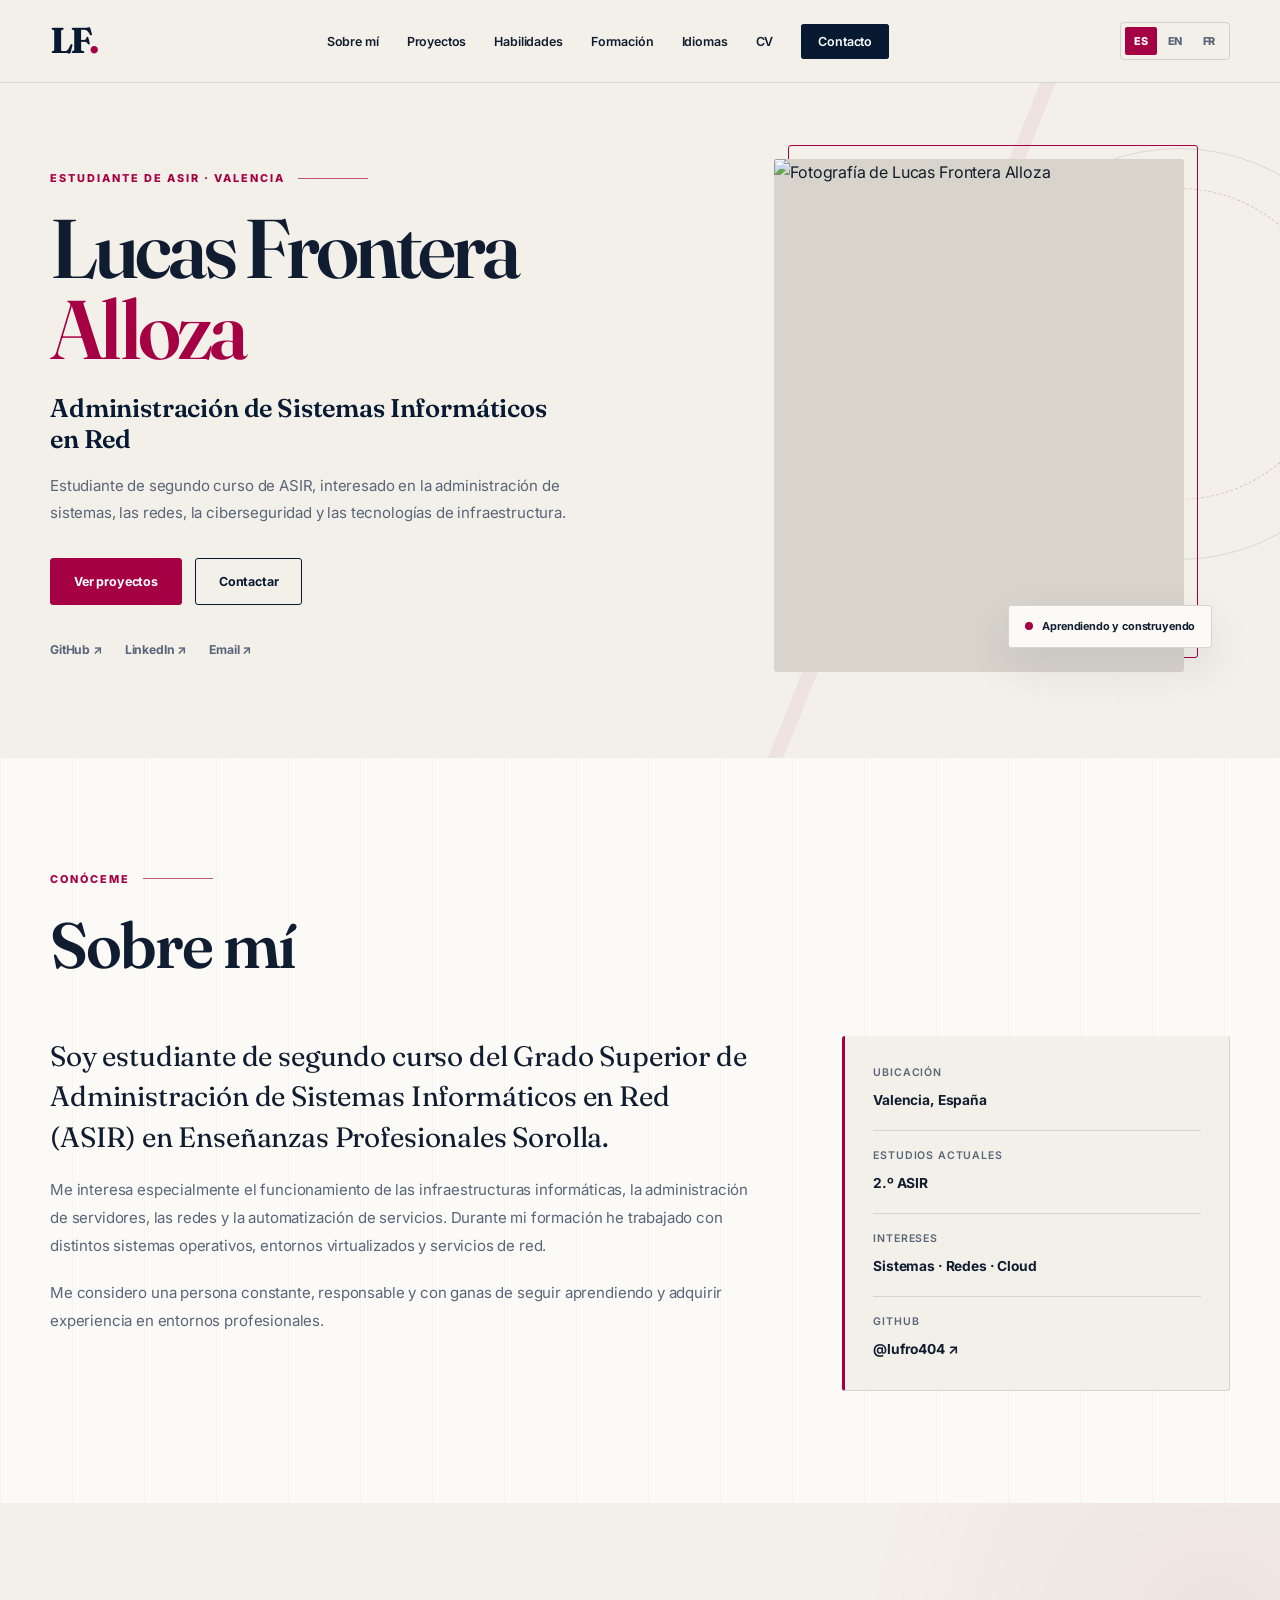
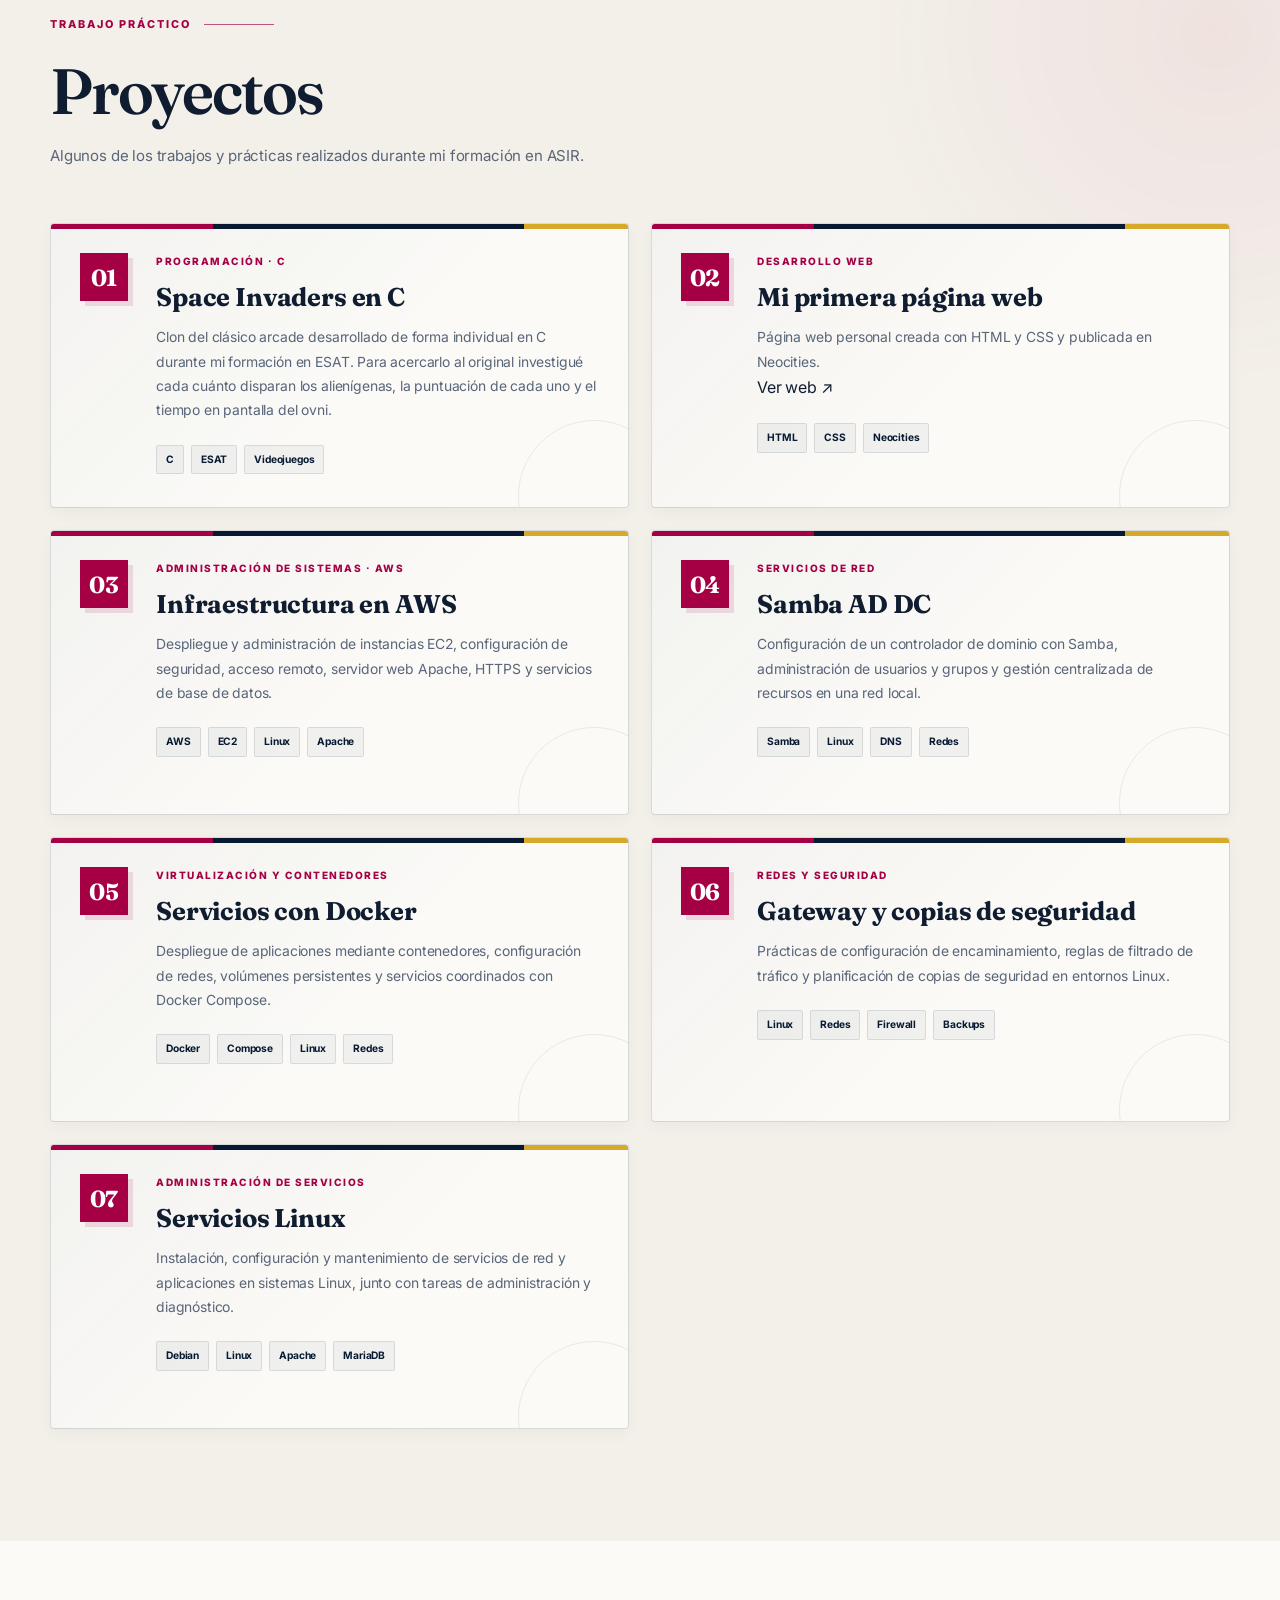
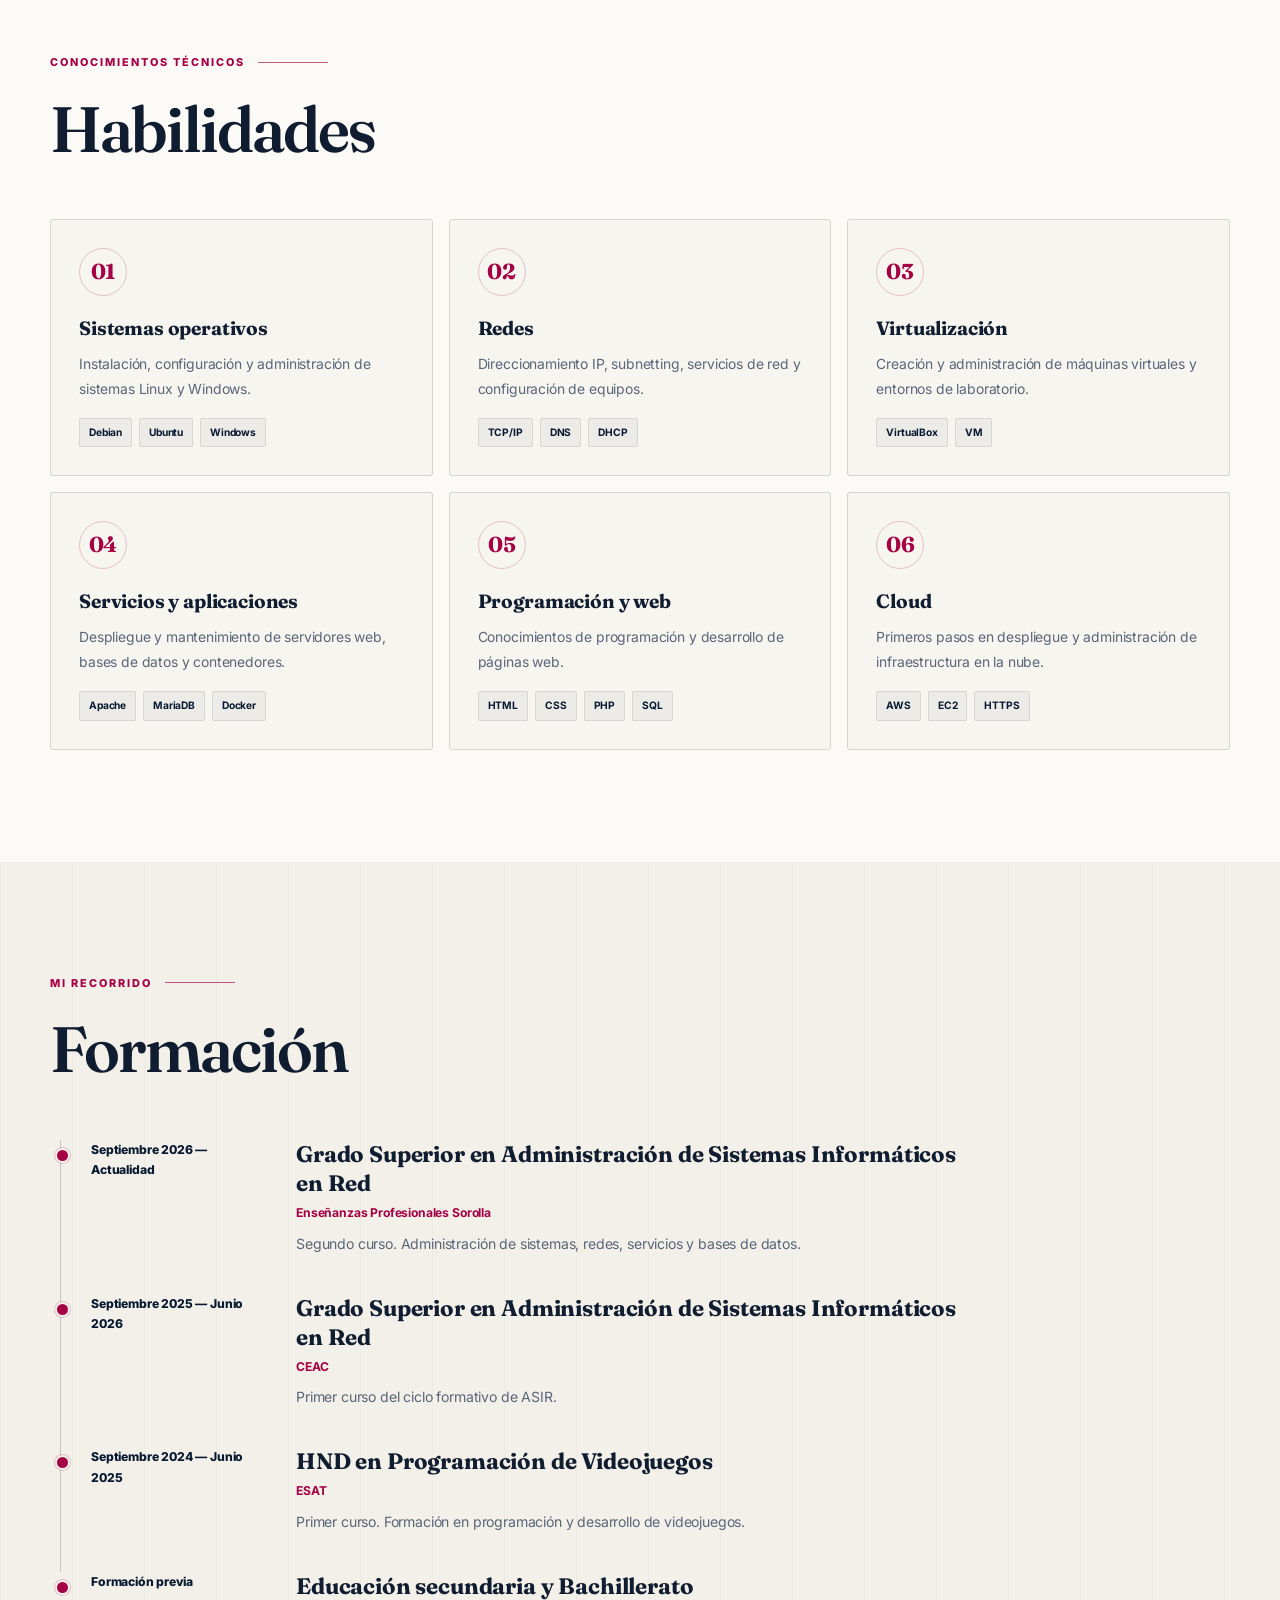
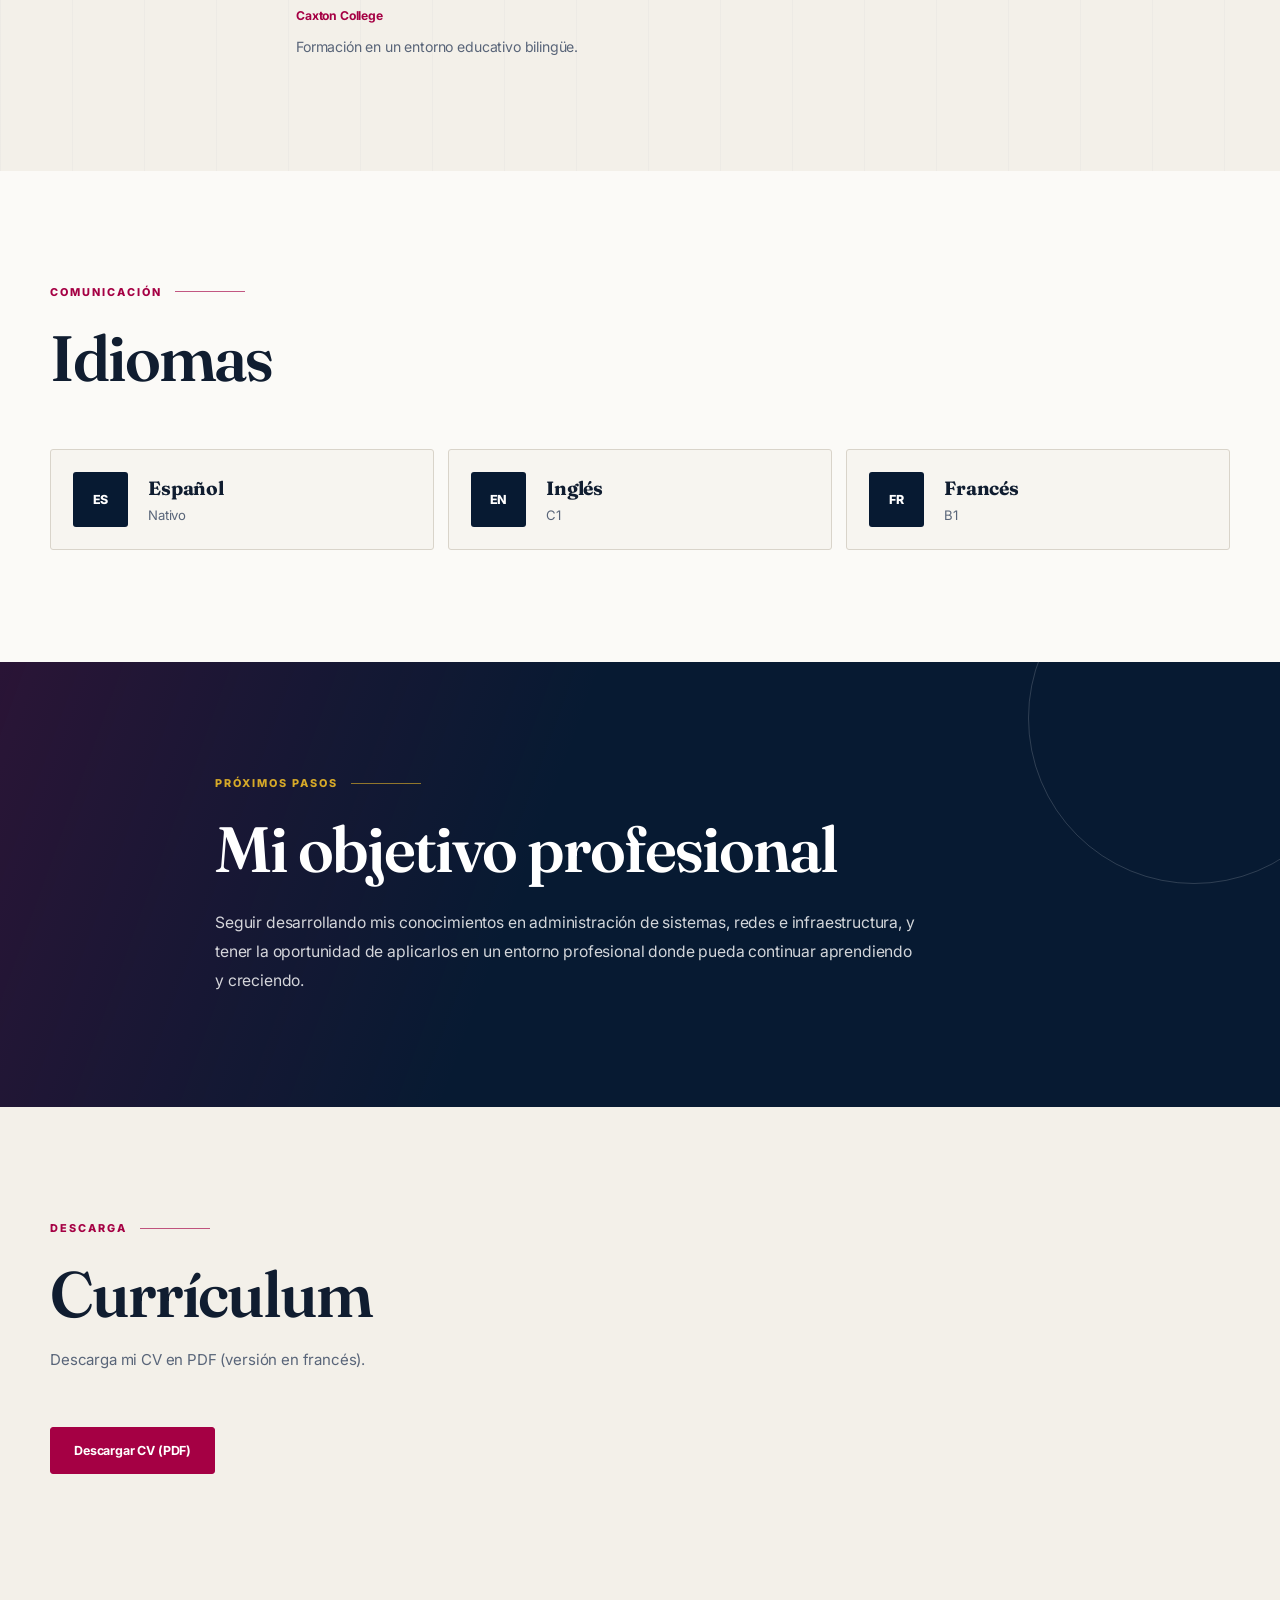
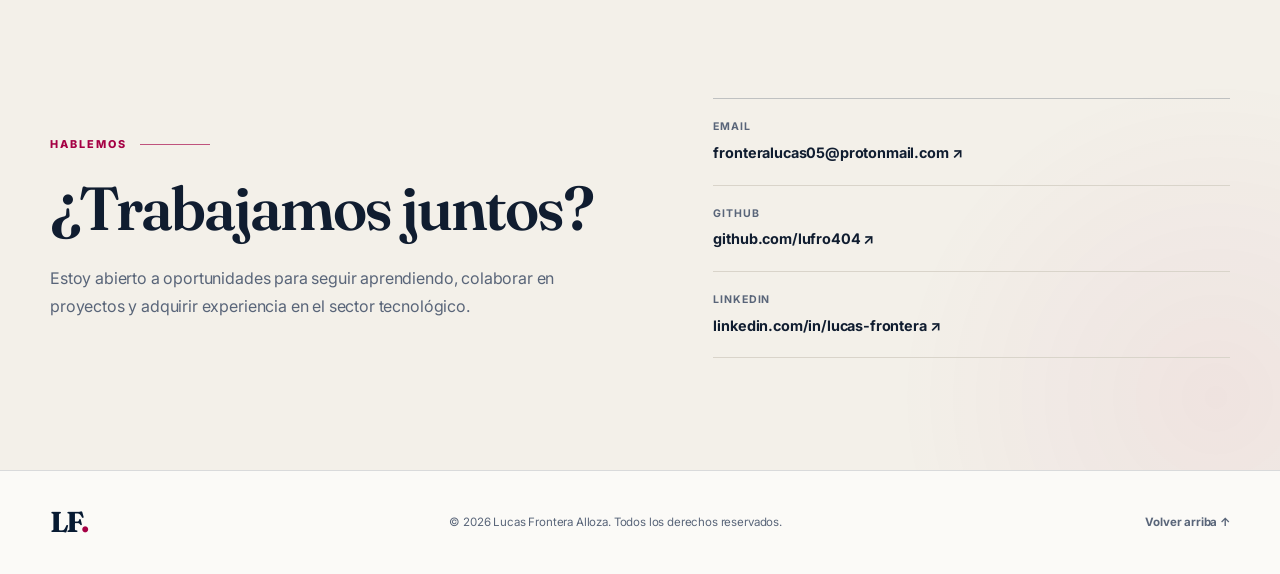
==== commit 1e32a0cb: "Enhance CV section and update project information Added new CV section with download link and update" ====
--- a/index.html
+++ b/index.html
@@ -1,4 +1,3 @@
-
 <!DOCTYPE html>
 <html lang="es">
 <head>
@@ -38,6 +37,7 @@
           <li><a href="#habilidades">Habilidades</a></li>
           <li><a href="#formacion">Formación</a></li>
           <li><a href="#idiomas">Idiomas</a></li>
+          <li><a href="#cv">CV</a></li>
           <li><a href="#contacto" class="nav-contact">Contacto</a></li>
         </ul>
       </div>
@@ -61,6 +61,7 @@
           </div>
           <div class="hero-socials">
             <a href="https://github.com/lufro404" target="_blank" rel="noopener noreferrer">GitHub ↗</a>
+            <a href="https://www.linkedin.com/in/lucas-frontera" target="_blank" rel="noopener noreferrer">LinkedIn ↗</a>
             <a href="mailto:fronteralucas05@protonmail.com">Email ↗</a>
           </div>
         </div>
@@ -134,8 +135,38 @@
         </div>
 
         <div class="projects-grid">
+
+
           <article class="project-card">
             <div class="project-number">01</div>
+            <div class="project-content">
+              <p class="project-type">Programación · C</p>
+              <h3>Space Invaders en C</h3>
+              <p>
+                Clon del clásico arcade desarrollado de forma individual en C durante mi formación en ESAT. Para acercarlo al original investigué cada cuánto disparan los alienígenas, la puntuación de cada uno y el tiempo en pantalla del ovni.
+              </p>
+              <div class="tag-list"><span>C</span><span>ESAT</span><span>Videojuegos</span></div>
+            </div>
+          </article>
+
+
+
+          <article class="project-card">
+            <div class="project-number">02</div>
+            <div class="project-content">
+              <p class="project-type">Desarrollo web</p>
+              <h3>Mi primera página web</h3>
+              <p>
+                Página web personal creada con HTML y CSS y publicada en Neocities.
+              </p>
+              <a class="project-link" href="https://lucasfrontera.neocities.org" target="_blank" rel="noopener noreferrer">Ver web ↗</a>
+              <div class="tag-list"><span>HTML</span><span>CSS</span><span>Neocities</span></div>
+            </div>
+          </article>
+
+
+          <article class="project-card">
+            <div class="project-number">03</div>
             <div class="project-content">
               <p class="project-type">Administración de sistemas · AWS</p>
               <h3>Infraestructura en AWS</h3>
@@ -149,8 +180,10 @@
             </div>
           </article>
 
-          <article class="project-card">
-            <div class="project-number">02</div>
+
+
+          <article class="project-card">
+            <div class="project-number">04</div>
             <div class="project-content">
               <p class="project-type">Servicios de red</p>
               <h3>Samba AD DC</h3>
@@ -164,8 +197,10 @@
             </div>
           </article>
 
-          <article class="project-card">
-            <div class="project-number">03</div>
+
+
+          <article class="project-card">
+            <div class="project-number">05</div>
             <div class="project-content">
               <p class="project-type">Virtualización y contenedores</p>
               <h3>Servicios con Docker</h3>
@@ -179,8 +214,10 @@
             </div>
           </article>
 
-          <article class="project-card">
-            <div class="project-number">04</div>
+
+
+          <article class="project-card">
+            <div class="project-number">06</div>
             <div class="project-content">
               <p class="project-type">Redes y seguridad</p>
               <h3>Gateway y copias de seguridad</h3>
@@ -194,8 +231,10 @@
             </div>
           </article>
 
-          <article class="project-card">
-            <div class="project-number">05</div>
+
+
+          <article class="project-card">
+            <div class="project-number">07</div>
             <div class="project-content">
               <p class="project-type">Administración de servicios</p>
               <h3>Servicios Linux</h3>
@@ -274,7 +313,7 @@
 
         <div class="timeline">
           <article class="timeline-item">
-            <span class="timeline-date">2026 — Actualidad</span>
+            <span class="timeline-date">Septiembre 2026 — Actualidad</span>
             <div class="timeline-content">
               <h3>Grado Superior en Administración de Sistemas Informáticos en Red</h3>
               <p class="timeline-place">Enseñanzas Profesionales Sorolla</p>
@@ -283,7 +322,7 @@
           </article>
 
           <article class="timeline-item">
-            <span class="timeline-date">2025 — 2026</span>
+            <span class="timeline-date">Septiembre 2025 — Junio 2026</span>
             <div class="timeline-content">
               <h3>Grado Superior en Administración de Sistemas Informáticos en Red</h3>
               <p class="timeline-place">CEAC</p>
@@ -292,7 +331,7 @@
           </article>
 
           <article class="timeline-item">
-            <span class="timeline-date">2024 — 2025</span>
+            <span class="timeline-date">Septiembre 2024 — Junio 2025</span>
             <div class="timeline-content">
               <h3>HND en Programación de Videojuegos</h3>
               <p class="timeline-place">ESAT</p>
@@ -348,6 +387,19 @@
       </div>
     </section>
 
+    <section class="section cv-section" id="cv">
+      <div class="container">
+        <div class="section-heading">
+          <p class="eyebrow">DESCARGA</p>
+          <h2>Currículum</h2>
+          <p class="section-intro">Descarga mi CV en PDF (versión en francés).</p>
+        </div>
+        <div class="hero-buttons">
+          <a class="button button-primary" href="CV_Lucas_Frontera_Alloza_FR.pdf" download>Descargar CV (PDF)</a>
+        </div>
+      </div>
+    </section>
+
     <section class="section contact-section" id="contacto">
       <div class="container contact-grid">
         <div>
@@ -366,6 +418,9 @@
           <a href="https://github.com/lufro404" target="_blank" rel="noopener noreferrer">
             <span>GitHub</span><strong>github.com/lufro404 ↗</strong>
           </a>
+          <a href="https://www.linkedin.com/in/lucas-frontera" target="_blank" rel="noopener noreferrer">
+            <span>LinkedIn</span><strong>linkedin.com/in/lucas-frontera ↗</strong>
+          </a>
         </div>
       </div>
     </section>
--- a/styles.css
+++ b/styles.css
@@ -1,15 +1,18 @@
 
 :root {
-  --blue: #004D98;
+  --blue: #071A32;
   --garnet: #A50044;
-  --gold: #EDBB00;
-  --bg: #F6F4EF;
-  --paper: #FFFFFF;
-  --ink: #0E1B33;
-  --muted: #5A6580;
-  --line: #E1DDD3;
+  --gold: #D6A928;
+  --bg: #F3F0E9;
+  --paper: #FBFAF7;
+  --ink: #101D30;
+  --muted: #596579;
+  --line: #D9D4CA;
+
   --serif: "Fraunces", Georgia, serif;
   --sans: "Inter", system-ui, -apple-system, "Segoe UI", sans-serif;
+
+  --shadow: 0 18px 45px rgba(7, 26, 50, 0.09);
 }
 
 * {
@@ -20,14 +23,22 @@
 
 html {
   scroll-behavior: smooth;
-  scroll-padding-top: 100px;
+  scroll-padding-top: 90px;
 }
 
 body {
-  background: var(--bg);
+  background:
+    radial-gradient(circle at 8% 18%, rgba(165, 0, 68, 0.035), transparent 24rem),
+    var(--bg);
   color: var(--ink);
   font-family: var(--sans);
   line-height: 1.7;
+  letter-spacing: -0.01em;
+}
+
+::selection {
+  color: white;
+  background: var(--garnet);
 }
 
 a {
@@ -41,25 +52,30 @@
 }
 
 .container {
-  width: min(1120px, calc(100% - 48px));
+  width: min(1180px, calc(100% - 64px));
   margin-inline: auto;
 }
 
 .section {
-  padding: 100px 0;
-}
+  position: relative;
+  padding: 112px 0;
+}
+
+/* ========================================
+   CABECERA Y NAVEGACIÓN
+======================================== */
 
 .site-header {
   position: sticky;
   top: 0;
   z-index: 100;
-  background: rgba(246, 244, 239, 0.94);
-  border-bottom: 1px solid var(--line);
+  background: rgba(243, 240, 233, 0.94);
+  border-bottom: 1px solid rgba(16, 29, 48, 0.12);
   backdrop-filter: blur(14px);
 }
 
 .nav {
-  min-height: 78px;
+  min-height: 82px;
   display: flex;
   align-items: center;
   justify-content: space-between;
@@ -67,46 +83,68 @@
 }
 
 .logo {
+  position: relative;
+  flex-shrink: 0;
+  color: var(--blue);
   font-family: var(--serif);
-  font-size: 2rem;
+  font-size: 2.25rem;
   font-weight: 700;
-  letter-spacing: -2px;
-  color: var(--blue);
-  flex-shrink: 0;
+  letter-spacing: -3px;
 }
 
 .logo span {
+  display: inline-block;
   color: var(--garnet);
 }
 
 .nav-links ul {
   display: flex;
   align-items: center;
-  gap: 27px;
+  gap: clamp(15px, 2.2vw, 30px);
   list-style: none;
 }
 
 .nav-links a {
-  color: var(--muted);
-  font-size: 0.82rem;
+  position: relative;
+  color: var(--ink);
+  font-size: 0.78rem;
   font-weight: 600;
   transition: color 0.2s ease;
 }
 
+.nav-links a:not(.nav-contact)::after {
+  position: absolute;
+  right: 0;
+  bottom: -8px;
+  left: 0;
+  height: 2px;
+  background: var(--garnet);
+  content: "";
+  transform: scaleX(0);
+  transform-origin: left;
+  transition: transform 0.22s ease;
+}
+
+.nav-links a:not(.nav-contact):hover::after {
+  transform: scaleX(1);
+}
+
 .nav-links a:hover {
   color: var(--garnet);
 }
 
 .nav-links .nav-contact {
-  color: var(--blue);
+  padding: 9px 16px;
   border: 1px solid var(--blue);
-  border-radius: 30px;
-  padding: 9px 17px;
-}
-
-.nav-links .nav-contact:hover {
+  border-radius: 3px;
   color: white;
   background: var(--blue);
+  transition: all 0.2s ease;
+}
+
+.nav-links .nav-contact:hover {
+  border-color: var(--garnet);
+  background: var(--garnet);
 }
 
 .nav-actions {
@@ -119,20 +157,20 @@
 .language-switch {
   display: flex;
   align-items: center;
-  gap: 5px;
-  padding: 5px;
-  border: 1px solid var(--line);
-  border-radius: 30px;
-  background: var(--paper);
+  gap: 2px;
+  padding: 4px;
+  border: 1px solid rgba(16, 29, 48, 0.15);
+  border-radius: 4px;
+  background: transparent;
 }
 
 .language-switch a {
-  min-width: 34px;
+  min-width: 32px;
   padding: 5px 8px;
-  border-radius: 20px;
+  border-radius: 2px;
+  color: var(--muted);
   text-align: center;
-  color: var(--muted);
-  font-size: 0.72rem;
+  font-size: 0.68rem;
   font-weight: 800;
   transition: all 0.2s ease;
 }
@@ -140,28 +178,28 @@
 .language-switch a:hover,
 .language-switch a.active {
   color: white;
-  background: var(--blue);
+  background: var(--garnet);
 }
 
 .menu-toggle {
   display: none;
   width: 42px;
   height: 42px;
-  border: 1px solid var(--line);
-  border-radius: 50%;
-  background: var(--paper);
-  cursor: pointer;
   align-items: center;
   justify-content: center;
   flex-direction: column;
   gap: 5px;
+  border: 1px solid var(--line);
+  border-radius: 4px;
+  background: var(--paper);
+  cursor: pointer;
 }
 
 .menu-toggle span {
-  width: 17px;
+  width: 18px;
   height: 2px;
+  border-radius: 2px;
   background: var(--blue);
-  border-radius: 2px;
   transition: transform 0.2s ease, opacity 0.2s ease;
 }
 
@@ -177,55 +215,104 @@
   transform: translateY(-7px) rotate(-45deg);
 }
 
+/* ========================================
+   PORTADA
+======================================== */
+
 .hero {
-  min-height: 690px;
+  position: relative;
+  min-height: 650px;
   display: flex;
   align-items: center;
-  padding-top: 80px;
-  padding-bottom: 100px;
+  overflow: hidden;
+  padding: 76px 0 86px;
+  background:
+    linear-gradient(112deg, transparent 0 67%, rgba(165, 0, 68, 0.055) 67% 68%, transparent 68%),
+    repeating-linear-gradient(90deg, transparent 0 79px, rgba(7, 26, 50, 0.025) 80px),
+    var(--bg);
+}
+
+.hero::before {
+  position: absolute;
+  top: 65px;
+  right: -105px;
+  width: 410px;
+  height: 410px;
+  border: 1px solid rgba(7, 26, 50, 0.11);
+  border-radius: 50%;
+  content: "";
+  pointer-events: none;
+}
+
+.hero::after {
+  position: absolute;
+  top: 105px;
+  right: -55px;
+  width: 310px;
+  height: 310px;
+  border: 1px dashed rgba(165, 0, 68, 0.22);
+  border-radius: 50%;
+  content: "";
+  pointer-events: none;
 }
 
 .hero-grid {
+  position: relative;
+  z-index: 1;
   display: grid;
-  grid-template-columns: 1.2fr 0.8fr;
+  grid-template-columns: 1.08fr 0.92fr;
   align-items: center;
-  gap: 90px;
+  gap: clamp(45px, 7vw, 100px);
 }
 
 .eyebrow {
-  margin-bottom: 17px;
+  display: flex;
+  align-items: center;
+  gap: 13px;
+  margin-bottom: 20px;
   color: var(--garnet);
-  font-size: 0.72rem;
+  font-size: 0.68rem;
   font-weight: 800;
-  letter-spacing: 2.5px;
+  letter-spacing: 2px;
+}
+
+.eyebrow::after {
+  width: 70px;
+  height: 1px;
+  background: currentColor;
+  content: "";
+  opacity: 0.65;
 }
 
 .hero h1 {
-  max-width: 700px;
-  margin-bottom: 15px;
+  max-width: 720px;
+  margin-bottom: 22px;
   font-family: var(--serif);
-  font-size: clamp(3.4rem, 6vw, 5.6rem);
+  font-size: clamp(3.6rem, 6.5vw, 6.2rem);
   font-weight: 600;
-  letter-spacing: -3px;
-  line-height: 1.05;
+  letter-spacing: -4px;
+  line-height: 0.98;
 }
 
 .hero h1 span {
+  color: var(--garnet);
+}
+
+.hero h2 {
+  max-width: 520px;
+  margin-bottom: 18px;
   color: var(--blue);
-}
-
-.hero h2 {
-  max-width: 580px;
-  margin-bottom: 22px;
-  color: var(--garnet);
-  font-size: 1.12rem;
-  font-weight: 700;
+  font-family: var(--serif);
+  font-size: clamp(1.2rem, 2vw, 1.65rem);
+  font-weight: 600;
+  line-height: 1.2;
 }
 
 .hero-description {
-  max-width: 570px;
+  max-width: 540px;
   color: var(--muted);
-  font-size: 1rem;
+  font-size: 0.94rem;
+  line-height: 1.8;
 }
 
 .hero-buttons {
@@ -237,25 +324,27 @@
 
 .button {
   display: inline-flex;
-  min-height: 48px;
+  min-height: 47px;
   align-items: center;
   justify-content: center;
   padding: 0 23px;
   border: 1px solid var(--blue);
-  border-radius: 30px;
-  font-size: 0.85rem;
+  border-radius: 3px;
+  font-size: 0.78rem;
   font-weight: 700;
   transition: all 0.2s ease;
 }
 
 .button-primary {
+  border-color: var(--garnet);
   color: white;
+  background: var(--garnet);
+}
+
+.button-primary:hover {
+  border-color: var(--blue);
   background: var(--blue);
-}
-
-.button-primary:hover {
-  background: var(--garnet);
-  border-color: var(--garnet);
+  transform: translateY(-2px);
 }
 
 .button-outline {
@@ -264,20 +353,22 @@
 }
 
 .button-outline:hover {
+  border-color: var(--garnet);
   color: white;
-  background: var(--blue);
+  background: var(--garnet);
 }
 
 .hero-socials {
   display: flex;
-  gap: 25px;
+  gap: 22px;
   margin-top: 35px;
 }
 
 .hero-socials a {
   color: var(--muted);
-  font-size: 0.82rem;
+  font-size: 0.76rem;
   font-weight: 700;
+  transition: color 0.2s ease;
 }
 
 .hero-socials a:hover {
@@ -286,18 +377,18 @@
 
 .hero-image-wrap {
   position: relative;
-  width: min(100%, 370px);
+  width: min(100%, 410px);
   justify-self: center;
 }
 
 .hero-image-decoration {
   position: absolute;
-  top: -18px;
-  right: -18px;
+  top: -14px;
+  right: -14px;
   width: 100%;
   height: 100%;
-  border: 2px solid var(--gold);
-  border-radius: 190px 190px 25px 25px;
+  border: 1px solid var(--garnet);
+  border-radius: 3px;
 }
 
 .hero-image {
@@ -306,23 +397,24 @@
   aspect-ratio: 4 / 5;
   object-fit: cover;
   object-position: center;
-  border-radius: 190px 190px 25px 25px;
+  border-radius: 3px;
   background: var(--line);
+  filter: saturate(0.82);
 }
 
 .hero-image-caption {
   position: absolute;
-  right: -25px;
-  bottom: 28px;
+  right: -28px;
+  bottom: 24px;
   display: flex;
   align-items: center;
   gap: 9px;
-  padding: 12px 17px;
+  padding: 11px 16px;
   border: 1px solid var(--line);
-  border-radius: 30px;
+  border-radius: 3px;
   background: var(--paper);
-  box-shadow: 0 10px 30px rgba(14, 27, 51, 0.08);
-  font-size: 0.72rem;
+  box-shadow: var(--shadow);
+  font-size: 0.68rem;
   font-weight: 700;
 }
 
@@ -333,61 +425,81 @@
   background: var(--garnet);
 }
 
+/* ========================================
+   TÍTULOS DE SECCIÓN
+======================================== */
+
 .section-heading {
-  max-width: 700px;
-  margin-bottom: 48px;
+  position: relative;
+  max-width: 760px;
+  margin-bottom: 54px;
 }
 
 .section-heading h2,
 .contact-grid h2,
 .goal-content h2 {
   font-family: var(--serif);
-  font-size: clamp(2.5rem, 5vw, 3.6rem);
+  font-size: clamp(2.6rem, 5vw, 4rem);
   font-weight: 600;
-  letter-spacing: -1.5px;
+  letter-spacing: -2px;
   line-height: 1.15;
 }
 
 .section-intro {
-  max-width: 580px;
+  max-width: 620px;
   margin-top: 15px;
   color: var(--muted);
-}
+  font-size: 0.94rem;
+  line-height: 1.8;
+}
+
+/* ========================================
+   SOBRE MÍ
+======================================== */
 
 .about-section {
-  background: var(--paper);
+  overflow: hidden;
+  background:
+    linear-gradient(90deg, rgba(7, 26, 50, 0.025) 1px, transparent 1px),
+    var(--paper);
+  background-size: 72px 72px;
 }
 
 .about-grid {
   display: grid;
-  grid-template-columns: 1.5fr 0.8fr;
-  gap: 80px;
+  grid-template-columns: 1.45fr 0.8fr;
   align-items: start;
+  gap: clamp(45px, 7vw, 95px);
 }
 
 .about-main p {
   margin-bottom: 19px;
   color: var(--muted);
+  font-size: 0.94rem;
+  line-height: 1.85;
 }
 
 .about-main .lead {
+  max-width: 700px;
   color: var(--ink);
   font-family: var(--serif);
-  font-size: 1.55rem;
-  line-height: 1.5;
+  font-size: clamp(1.35rem, 2.3vw, 1.75rem);
+  line-height: 1.45;
 }
 
 .about-card {
-  padding: 27px;
+  position: relative;
+  padding: 28px;
   border: 1px solid var(--line);
-  border-top: 4px solid var(--gold);
-  border-radius: 12px;
+  border-top: 0;
+  border-left: 3px solid var(--garnet);
+  border-radius: 3px;
   background: var(--bg);
 }
 
 .about-card-item + .about-card-item {
-  margin-top: 21px;
-  padding-top: 18px;
+  margin-top: 17px;
+  padding-top: 16px;
   border-top: 1px solid var(--line);
 }
 
@@ -395,62 +507,117 @@
   display: block;
   margin-bottom: 4px;
   color: var(--muted);
-  font-size: 0.72rem;
+  font-size: 0.66rem;
   font-weight: 600;
+  letter-spacing: 0.08em;
+  text-transform: uppercase;
 }
 
 .about-card-item strong {
-  font-size: 0.9rem;
+  font-size: 0.86rem;
 }
 
 .about-card-item strong a:hover {
   color: var(--garnet);
 }
 
+/* ========================================
+   PROYECTOS
+======================================== */
+
 .projects-section {
-  background: var(--bg);
+  overflow: hidden;
+  background:
+    radial-gradient(circle at 95% 8%, rgba(165, 0, 68, 0.06), transparent 22rem),
+    var(--bg);
 }
 
 .projects-grid {
   display: grid;
-  grid-template-columns: repeat(2, 1fr);
-  gap: 20px;
+  grid-template-columns: repeat(2, minmax(0, 1fr));
+  gap: 22px;
 }
 
 .project-card {
-  display: flex;
-  gap: 22px;
-  min-height: 270px;
-  padding: 30px;
-  border: 1px solid var(--line);
-  border-radius: 13px;
-  background: var(--paper);
-  transition: transform 0.2s ease, box-shadow 0.2s ease;
+  position: relative;
+  display: grid;
+  grid-template-columns: 58px minmax(0, 1fr);
+  align-content: start;
+  gap: 18px;
+  min-height: 285px;
+  padding: 29px;
+  overflow: hidden;
+  border: 1px solid rgba(7, 26, 50, 0.14);
+  border-radius: 4px;
+  background:
+    linear-gradient(135deg, rgba(7, 26, 50, 0.035), transparent 55%),
+    var(--paper);
+  box-shadow: 0 5px 16px rgba(7, 26, 50, 0.035);
+  transition:
+    transform 0.25s ease,
+    box-shadow 0.25s ease,
+    border-color 0.25s ease;
+}
+
+.project-card::before {
+  position: absolute;
+  top: 0;
+  right: 0;
+  left: 0;
+  height: 5px;
+  background: linear-gradient(
+    90deg,
+    var(--garnet) 0 28%,
+    var(--blue) 28% 82%,
+    var(--gold) 82%
+  );
+  content: "";
+}
+
+.project-card::after {
+  position: absolute;
+  right: -42px;
+  bottom: -65px;
+  width: 150px;
+  height: 150px;
+  border: 1px solid rgba(7, 26, 50, 0.08);
+  border-radius: 50%;
+  content: "";
+  pointer-events: none;
 }
 
 .project-card:hover {
-  transform: translateY(-5px);
-  box-shadow: 0 15px 35px rgba(14, 27, 51, 0.07);
+  transform: translateY(-7px);
+  border-color: rgba(165, 0, 68, 0.35);
+  box-shadow: 0 18px 38px rgba(7, 26, 50, 0.1);
 }
 
 .project-number {
-  color: var(--gold);
+  display: grid;
+  width: 48px;
+  height: 48px;
+  place-items: center;
+  color: white;
+  background: var(--garnet);
   font-family: var(--serif);
-  font-size: 2rem;
+  font-size: 1.45rem;
   font-weight: 700;
   line-height: 1;
+  box-shadow: 5px 5px 0 rgba(165, 0, 68, 0.12);
 }
 
 .project-content {
-  flex: 1;
+  position: relative;
+  z-index: 1;
+  min-width: 0;
 }
 
 .project-type {
-  margin-bottom: 9px;
+  margin-bottom: 11px;
   color: var(--garnet);
-  font-size: 0.68rem;
+  font-size: 0.63rem;
   font-weight: 800;
-  letter-spacing: 1px;
+  letter-spacing: 1.5px;
   text-transform: uppercase;
 }
 
@@ -458,31 +625,38 @@
 .skill-card h3 {
   margin-bottom: 12px;
   font-family: var(--serif);
-  font-size: 1.45rem;
+  font-size: clamp(1.3rem, 2vw, 1.6rem);
   line-height: 1.25;
 }
 
 .project-card p:not(.project-type),
 .skill-card p {
+  max-width: 470px;
   color: var(--muted);
   font-size: 0.87rem;
+  line-height: 1.75;
 }
 
 .tag-list {
   display: flex;
   flex-wrap: wrap;
   gap: 7px;
-  margin-top: 20px;
+  margin-top: 22px;
 }
 
 .tag-list span {
-  padding: 5px 10px;
-  border-radius: 20px;
+  padding: 5px 9px;
+  border: 1px solid rgba(7, 26, 50, 0.1);
+  border-radius: 2px;
   color: var(--blue);
-  background: rgba(0, 77, 152, 0.07);
-  font-size: 0.68rem;
+  background: rgba(7, 26, 50, 0.045);
+  font-size: 0.64rem;
   font-weight: 700;
 }
+
+/* ========================================
+   COMPETENCIAS
+======================================== */
 
 .skills-section {
   background: var(--paper);
@@ -491,49 +665,68 @@
 .skills-grid {
   display: grid;
   grid-template-columns: repeat(3, 1fr);
-  gap: 18px;
+  gap: 16px;
 }
 
 .skill-card {
-  padding: 27px;
+  position: relative;
+  padding: 28px;
   border: 1px solid var(--line);
-  border-radius: 12px;
-  background: var(--bg);
+  border-radius: 3px;
+  background: #F7F5F0;
+  transition: transform 0.22s ease, border-color 0.22s ease;
+}
+
+.skill-card:hover {
+  transform: translateY(-4px);
+  border-color: rgba(165, 0, 68, 0.4);
 }
 
 .skill-icon {
-  display: inline-block;
+  display: inline-grid;
+  width: 48px;
+  height: 48px;
+  place-items: center;
   margin-bottom: 20px;
+  border: 1px solid rgba(165, 0, 68, 0.22);
+  border-radius: 50%;
   color: var(--garnet);
   font-family: var(--serif);
-  font-size: 1.7rem;
+  font-size: 1.35rem;
   font-weight: 700;
 }
 
 .skill-card h3 {
-  font-size: 1.25rem;
+  font-size: 1.2rem;
 }
 
 .skill-card .tag-list {
   margin-top: 17px;
 }
 
+/* ========================================
+   FORMACIÓN
+======================================== */
+
 .education-section {
-  background: var(--bg);
+  background:
+    linear-gradient(90deg, rgba(7, 26, 50, 0.025) 1px, transparent 1px),
+    var(--bg);
+  background-size: 72px 72px;
 }
 
 .timeline {
-  max-width: 850px;
+  max-width: 900px;
   margin-left: 10px;
 }
 
 .timeline-item {
   position: relative;
   display: grid;
-  grid-template-columns: 180px 1fr;
+  grid-template-columns: 170px 1fr;
   gap: 35px;
-  padding: 0 0 42px 30px;
-  border-left: 1px solid var(--line);
+  padding: 0 0 38px 30px;
+  border-left: 1px solid rgba(7, 26, 50, 0.2);
 }
 
 .timeline-item:last-child {
@@ -550,26 +743,27 @@
   border: 2px solid var(--bg);
   border-radius: 50%;
   background: var(--garnet);
+  box-shadow: 0 0 0 1px rgba(165, 0, 68, 0.2);
   content: "";
 }
 
 .timeline-date {
   color: var(--blue);
-  font-size: 0.8rem;
+  font-size: 0.76rem;
   font-weight: 800;
 }
 
 .timeline-content h3 {
   margin-bottom: 5px;
   font-family: var(--serif);
-  font-size: 1.35rem;
+  font-size: 1.4rem;
   line-height: 1.3;
 }
 
 .timeline-place {
   margin-bottom: 8px;
   color: var(--garnet);
-  font-size: 0.82rem;
+  font-size: 0.76rem;
   font-weight: 700;
 }
 
@@ -578,6 +772,10 @@
   font-size: 0.88rem;
 }
 
+/* ========================================
+   IDIOMAS
+======================================== */
+
 .languages-section {
   background: var(--paper);
 }
@@ -585,35 +783,42 @@
 .languages-grid {
   display: grid;
   grid-template-columns: repeat(3, 1fr);
-  gap: 18px;
+  gap: 14px;
 }
 
 .language-card {
   display: flex;
   align-items: center;
   gap: 20px;
-  padding: 25px;
+  padding: 22px;
   border: 1px solid var(--line);
-  border-radius: 12px;
-  background: var(--bg);
+  border-radius: 3px;
+  background: #F7F5F0;
+  transition: transform 0.22s ease, border-color 0.22s ease;
+}
+
+.language-card:hover {
+  transform: translateY(-4px);
+  border-color: rgba(165, 0, 68, 0.35);
 }
 
 .language-code {
   display: grid;
-  width: 52px;
-  height: 52px;
+  width: 55px;
+  height: 55px;
   flex-shrink: 0;
   place-items: center;
-  border-radius: 50%;
+  border: 1px solid rgba(7, 26, 50, 0.1);
+  border-radius: 3px;
   color: white;
   background: var(--blue);
-  font-size: 0.85rem;
+  font-size: 0.78rem;
   font-weight: 800;
 }
 
 .language-card h3 {
   font-family: var(--serif);
-  font-size: 1.25rem;
+  font-size: 1.2rem;
 }
 
 .language-card p {
@@ -621,13 +826,34 @@
   font-size: 0.82rem;
 }
 
+/* ========================================
+   OBJETIVOS PROFESIONALES
+======================================== */
+
 .goal-section {
+  position: relative;
+  overflow: hidden;
   color: white;
-  background: var(--blue);
+  background:
+    linear-gradient(110deg, rgba(165, 0, 68, 0.22), transparent 42%),
+    var(--blue);
+}
+
+.goal-section::after {
+  position: absolute;
+  top: -110px;
+  right: -80px;
+  width: 330px;
+  height: 330px;
+  border: 1px solid rgba(255, 255, 255, 0.16);
+  border-radius: 50%;
+  content: "";
 }
 
 .goal-content {
-  max-width: 800px;
+  position: relative;
+  z-index: 1;
+  max-width: 850px;
 }
 
 .goal-content .eyebrow {
@@ -635,65 +861,86 @@
 }
 
 .goal-content h2 {
+  max-width: 760px;
   margin-bottom: 22px;
 }
 
 .goal-content > p:last-child {
   max-width: 700px;
   color: rgba(255, 255, 255, 0.82);
-  font-size: 1.05rem;
-}
+  font-size: 0.98rem;
+  line-height: 1.85;
+}
+
+/* ========================================
+   CONTACTO
+======================================== */
 
 .contact-section {
-  background: var(--bg);
+  background:
+    radial-gradient(circle at 95% 85%, rgba(165, 0, 68, 0.055), transparent 20rem),
+    var(--bg);
 }
 
 .contact-grid {
   display: grid;
   grid-template-columns: 1fr 0.9fr;
   align-items: center;
-  gap: 80px;
+  gap: clamp(45px, 7vw, 95px);
 }
 
 .contact-grid h2 {
   margin-bottom: 20px;
+  font-size: clamp(2.6rem, 5vw, 3.8rem);
 }
 
 .contact-grid > div:first-child > p:last-child {
   max-width: 520px;
   color: var(--muted);
+  line-height: 1.8;
 }
 
 .contact-links {
-  border-top: 1px solid var(--line);
+  border-top: 1px solid rgba(7, 26, 50, 0.22);
 }
 
 .contact-links a {
   display: flex;
   flex-direction: column;
   gap: 5px;
-  padding: 21px 0;
+  padding: 19px 0;
   border-bottom: 1px solid var(--line);
+  transition: padding 0.2s ease;
+}
+
+.contact-links a:hover {
+  padding-left: 9px;
 }
 
 .contact-links a span {
   color: var(--muted);
-  font-size: 0.75rem;
+  font-size: 0.66rem;
   font-weight: 700;
+  letter-spacing: 0.08em;
+  text-transform: uppercase;
 }
 
 .contact-links a strong {
-  font-size: 0.92rem;
   overflow-wrap: anywhere;
+  font-size: 0.9rem;
 }
 
 .contact-links a:hover strong {
   color: var(--garnet);
 }
 
+/* ========================================
+   PIE DE PÁGINA
+======================================== */
+
 .site-footer {
-  padding: 25px 0;
-  border-top: 1px solid var(--line);
+  padding: 27px 0;
+  border-top: 1px solid rgba(7, 26, 50, 0.14);
   background: var(--paper);
 }
 
@@ -705,7 +952,7 @@
 }
 
 .footer-content .logo {
-  font-size: 1.6rem;
+  font-size: 1.8rem;
 }
 
 .footer-content p,
@@ -716,13 +963,22 @@
 
 .back-top {
   font-weight: 700;
+  transition: color 0.2s ease;
 }
 
 .back-top:hover {
   color: var(--garnet);
 }
 
+/* ========================================
+   TABLETS
+======================================== */
+
 @media (max-width: 950px) {
+  .container {
+    width: min(100% - 48px, 820px);
+  }
+
   .nav {
     gap: 18px;
   }
@@ -736,22 +992,36 @@
   }
 
   .hero-grid {
-    gap: 45px;
+    gap: 42px;
+  }
+
+  .hero h1 {
+    font-size: clamp(3.3rem, 7vw, 5rem);
   }
 
   .about-grid,
   .contact-grid {
-    gap: 45px;
+    gap: 38px;
   }
 
   .skills-grid {
     grid-template-columns: repeat(2, 1fr);
   }
-}
+
+  .project-card {
+    grid-template-columns: 48px minmax(0, 1fr);
+    gap: 15px;
+    padding: 24px;
+  }
+}
+
+/* ========================================
+   MÓVILES
+======================================== */
 
 @media (max-width: 760px) {
   html {
-    scroll-padding-top: 85px;
+    scroll-padding-top: 78px;
   }
 
   .container {
@@ -759,7 +1029,11 @@
   }
 
   .section {
-    padding: 75px 0;
+    padding: 78px 0;
+  }
+
+  .site-header {
+    background: rgba(243, 240, 233, 0.97);
   }
 
   .nav {
@@ -785,35 +1059,28 @@
     width: 44px;
     height: 44px;
     border: 1px solid var(--blue);
-    border-radius: 12px;
+    border-radius: 4px;
     background: var(--blue);
-    cursor: pointer;
-    align-items: center;
-    justify-content: center;
-    flex-direction: column;
-    gap: 5px;
     transition: background 0.2s ease, border-color 0.2s ease;
   }
 
   .menu-toggle:hover {
+    border-color: var(--garnet);
     background: var(--garnet);
-    border-color: var(--garnet);
   }
 
   .menu-toggle span {
     width: 18px;
     height: 2px;
     background: white;
-    border-radius: 2px;
-    transition: transform 0.2s ease, opacity 0.2s ease;
   }
 
   .nav-links {
     display: none;
     position: absolute;
     top: calc(100% + 1px);
+    right: -18px;
     left: -18px;
-    right: -18px;
     padding: 14px 18px 22px;
     border-bottom: 1px solid var(--line);
     background: var(--bg);
@@ -848,19 +1115,38 @@
     font-size: 0.9rem;
   }
 
+  .nav-links a:not(.nav-contact)::after {
+    display: none;
+  }
+
   .nav-links .nav-contact {
     color: var(--garnet);
+    background: transparent;
   }
 
   .hero {
     min-height: auto;
-    padding-top: 65px;
-    padding-bottom: 80px;
+    padding-top: 48px;
+    padding-bottom: 76px;
+  }
+
+  .hero::before {
+    top: 25px;
+    right: -230px;
+    width: 330px;
+    height: 330px;
+  }
+
+  .hero::after {
+    top: 65px;
+    right: -185px;
+    width: 250px;
+    height: 250px;
   }
 
   .hero-grid {
     grid-template-columns: 1fr;
-    gap: 55px;
+    gap: 38px;
   }
 
   .hero-content {
@@ -869,27 +1155,41 @@
 
   .hero-image-wrap {
     order: 0;
-    width: min(75%, 300px);
+    width: min(72%, 285px);
   }
 
   .hero h1 {
-    font-size: clamp(3rem, 12vw, 4.5rem);
-    letter-spacing: -2px;
+    font-size: clamp(3.2rem, 12vw, 4.8rem);
+    letter-spacing: -2.5px;
   }
 
   .hero h2 {
-    font-size: 1rem;
+    font-size: 1.2rem;
+  }
+
+  .hero-description {
+    font-size: 0.9rem;
   }
 
   .hero-image-caption {
-    right: -12px;
-    bottom: 18px;
+    right: -14px;
+    bottom: 16px;
+  }
+
+  .section-heading {
+    margin-bottom: 36px;
+  }
+
+  .section-heading h2,
+  .contact-grid h2,
+  .goal-content h2 {
+    font-size: clamp(2.45rem, 10vw, 3.3rem);
   }
 
   .about-grid,
   .contact-grid {
     grid-template-columns: 1fr;
-    gap: 35px;
+    gap: 30px;
   }
 
   .projects-grid,
@@ -905,8 +1205,12 @@
 
   .timeline-item {
     grid-template-columns: 1fr;
-    gap: 8px;
+    gap: 7px;
     padding-left: 25px;
+  }
+
+  .goal-section::after {
+    right: -220px;
   }
 
   .footer-content {
@@ -919,11 +1223,19 @@
   }
 }
 
+/* ========================================
+   MÓVILES PEQUEÑOS
+======================================== */
+
 @media (max-width: 420px) {
   .container {
     width: calc(100% - 30px);
   }
 
+  .section {
+    padding: 66px 0;
+  }
+
   .hero-buttons {
     flex-direction: column;
     align-items: stretch;
@@ -934,16 +1246,23 @@
   }
 
   .project-card {
-    gap: 14px;
-    padding: 20px;
+    grid-template-columns: 38px minmax(0, 1fr);
+    gap: 12px;
+    padding: 19px;
   }
 
   .project-number {
-    font-size: 1.5rem;
+    width: 36px;
+    height: 36px;
+    font-size: 1.1rem;
+  }
+
+  .project-card h3 {
+    font-size: 1.25rem;
   }
 
   .language-card {
-    padding: 19px;
+    padding: 18px;
   }
 
   .footer-content {
@@ -955,7 +1274,15 @@
   }
 }
 
+/* ========================================
+   ACCESIBILIDAD
+======================================== */
+
 @media (prefers-reduced-motion: reduce) {
+  html {
+    scroll-behavior: auto;
+  }
+
   *,
   *::before,
   *::after {
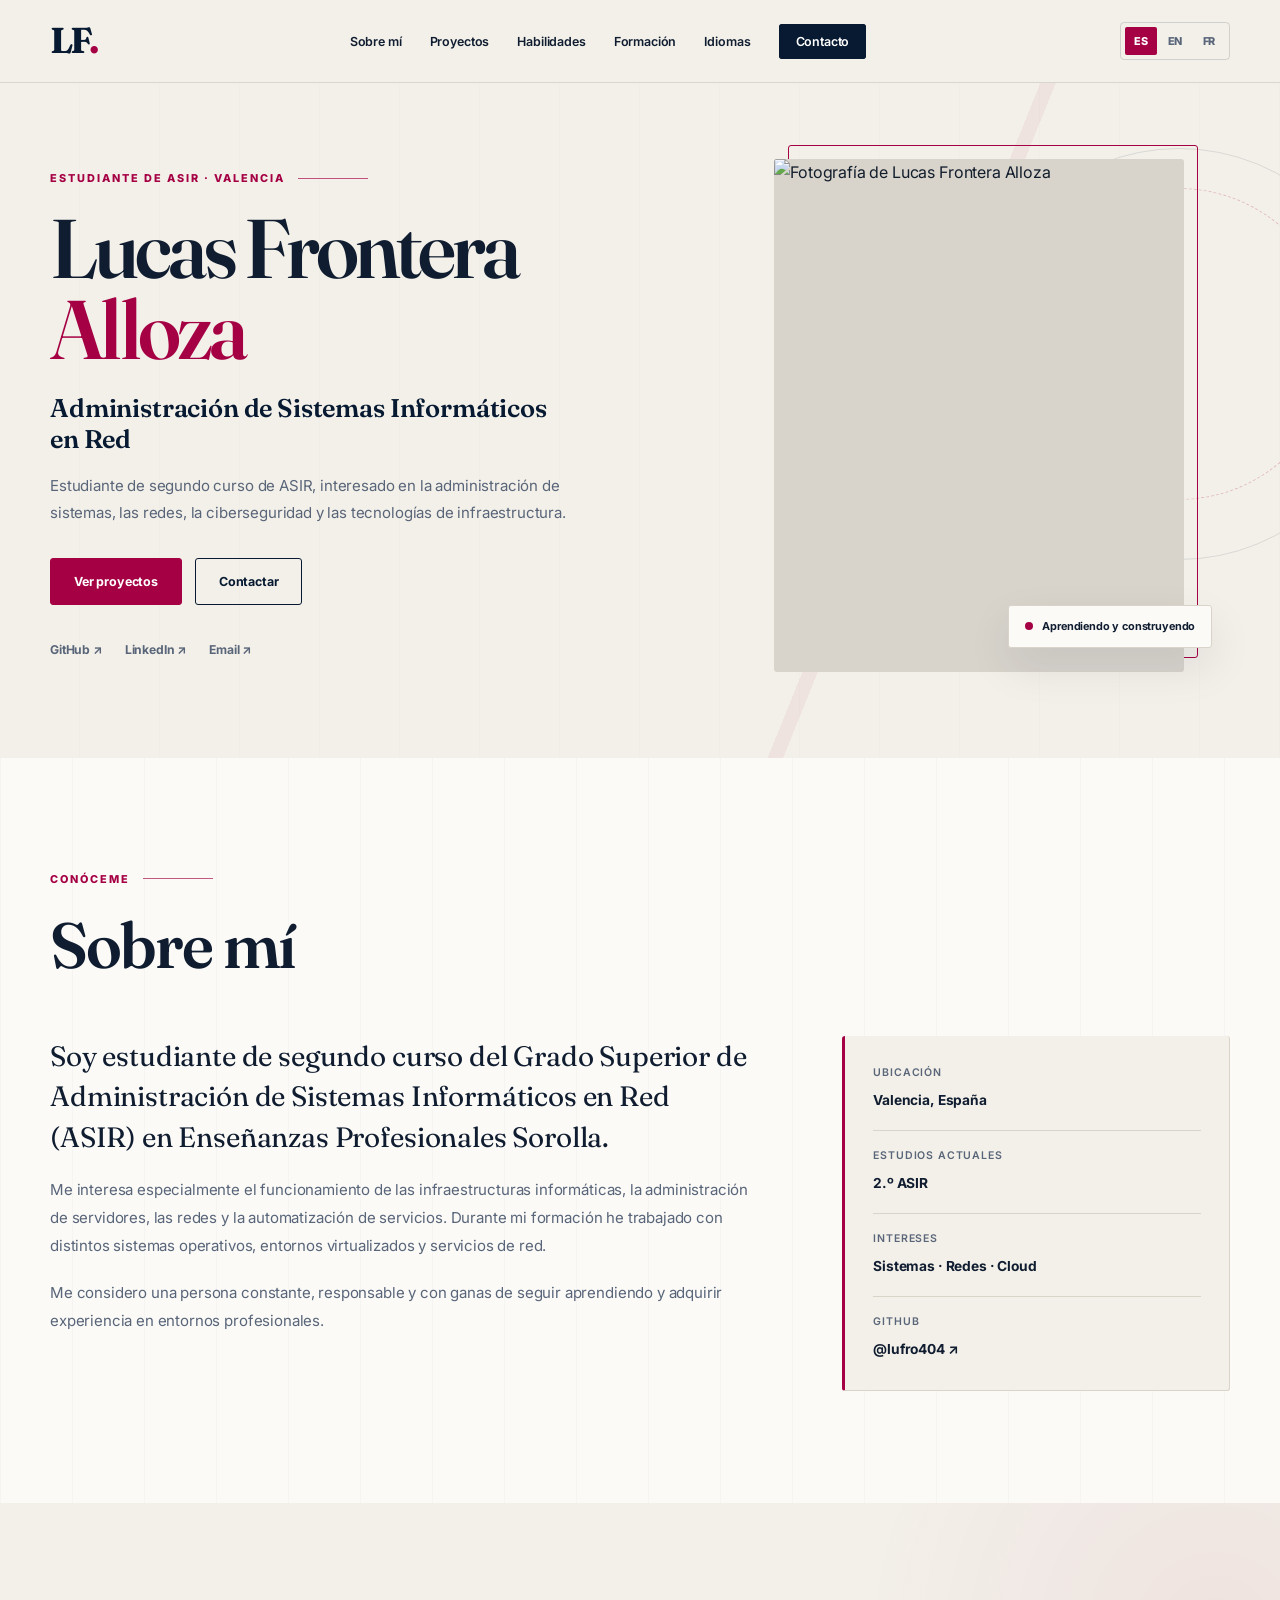
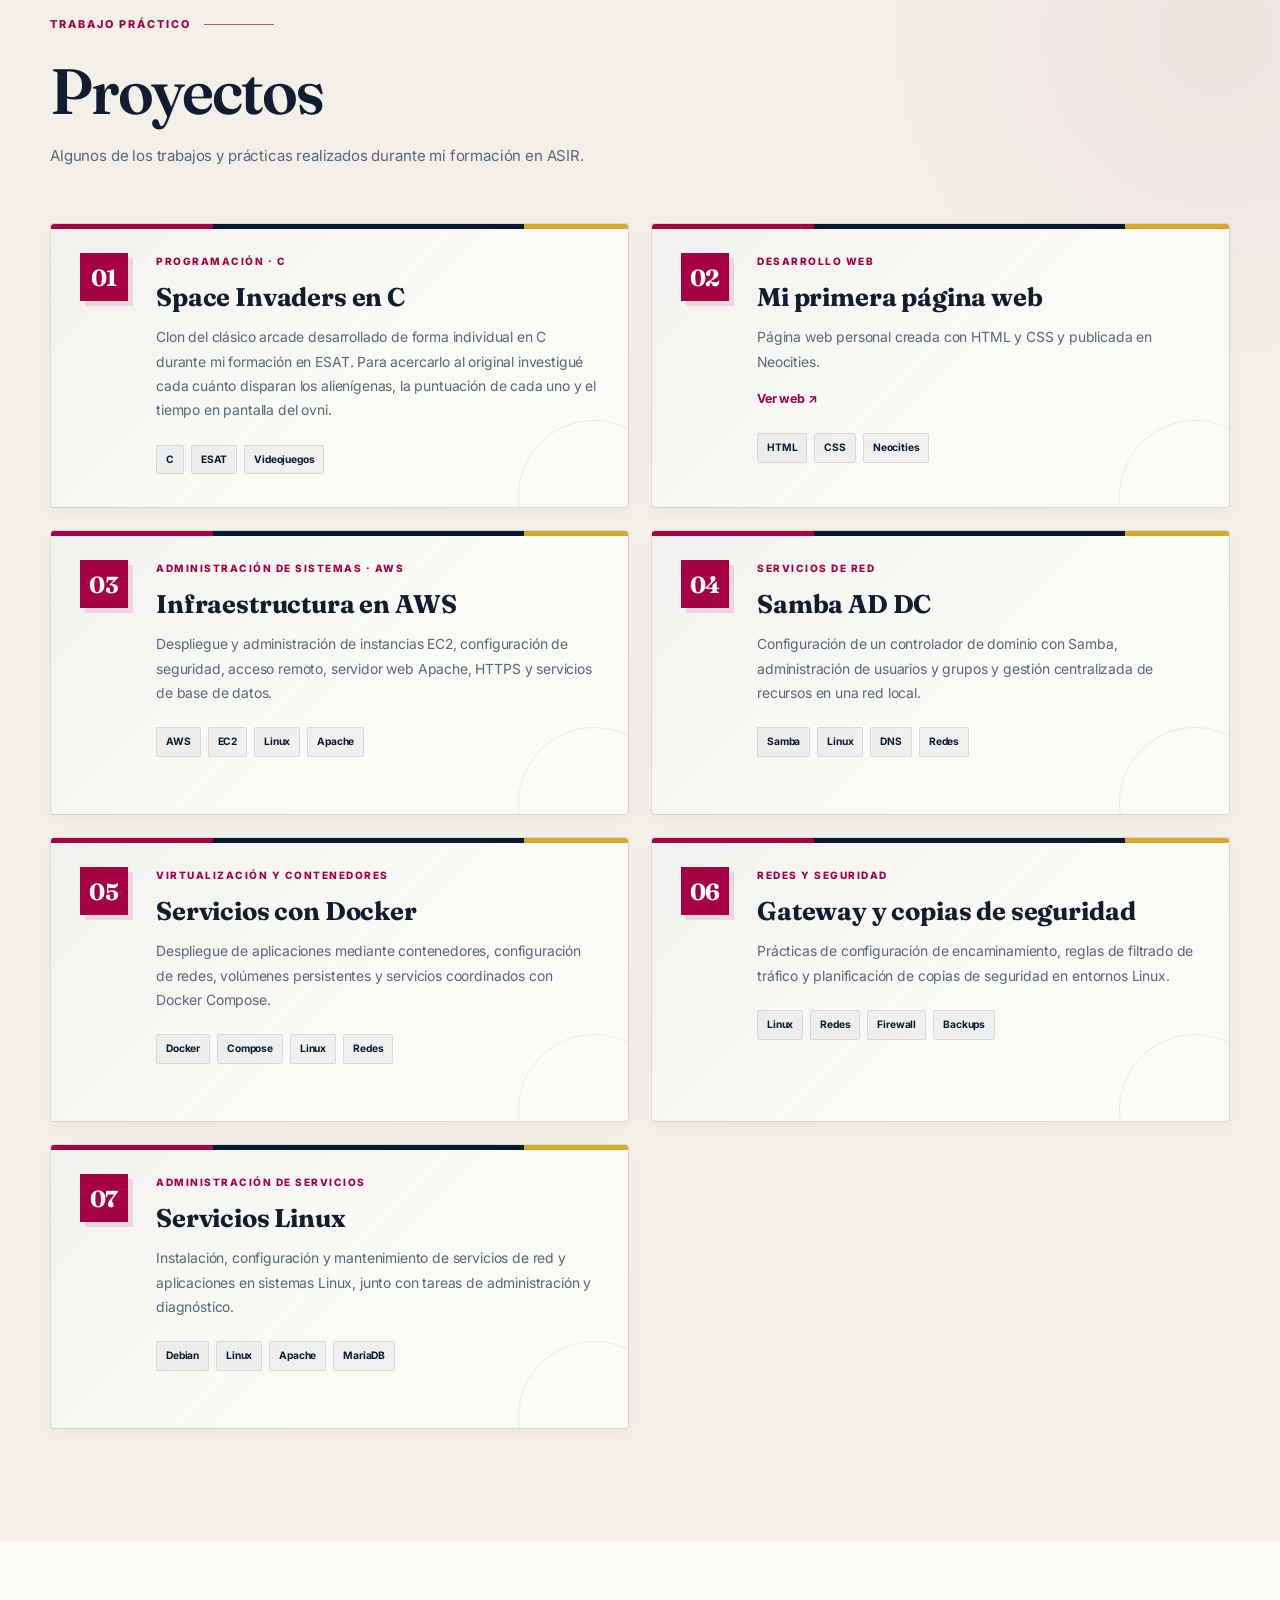
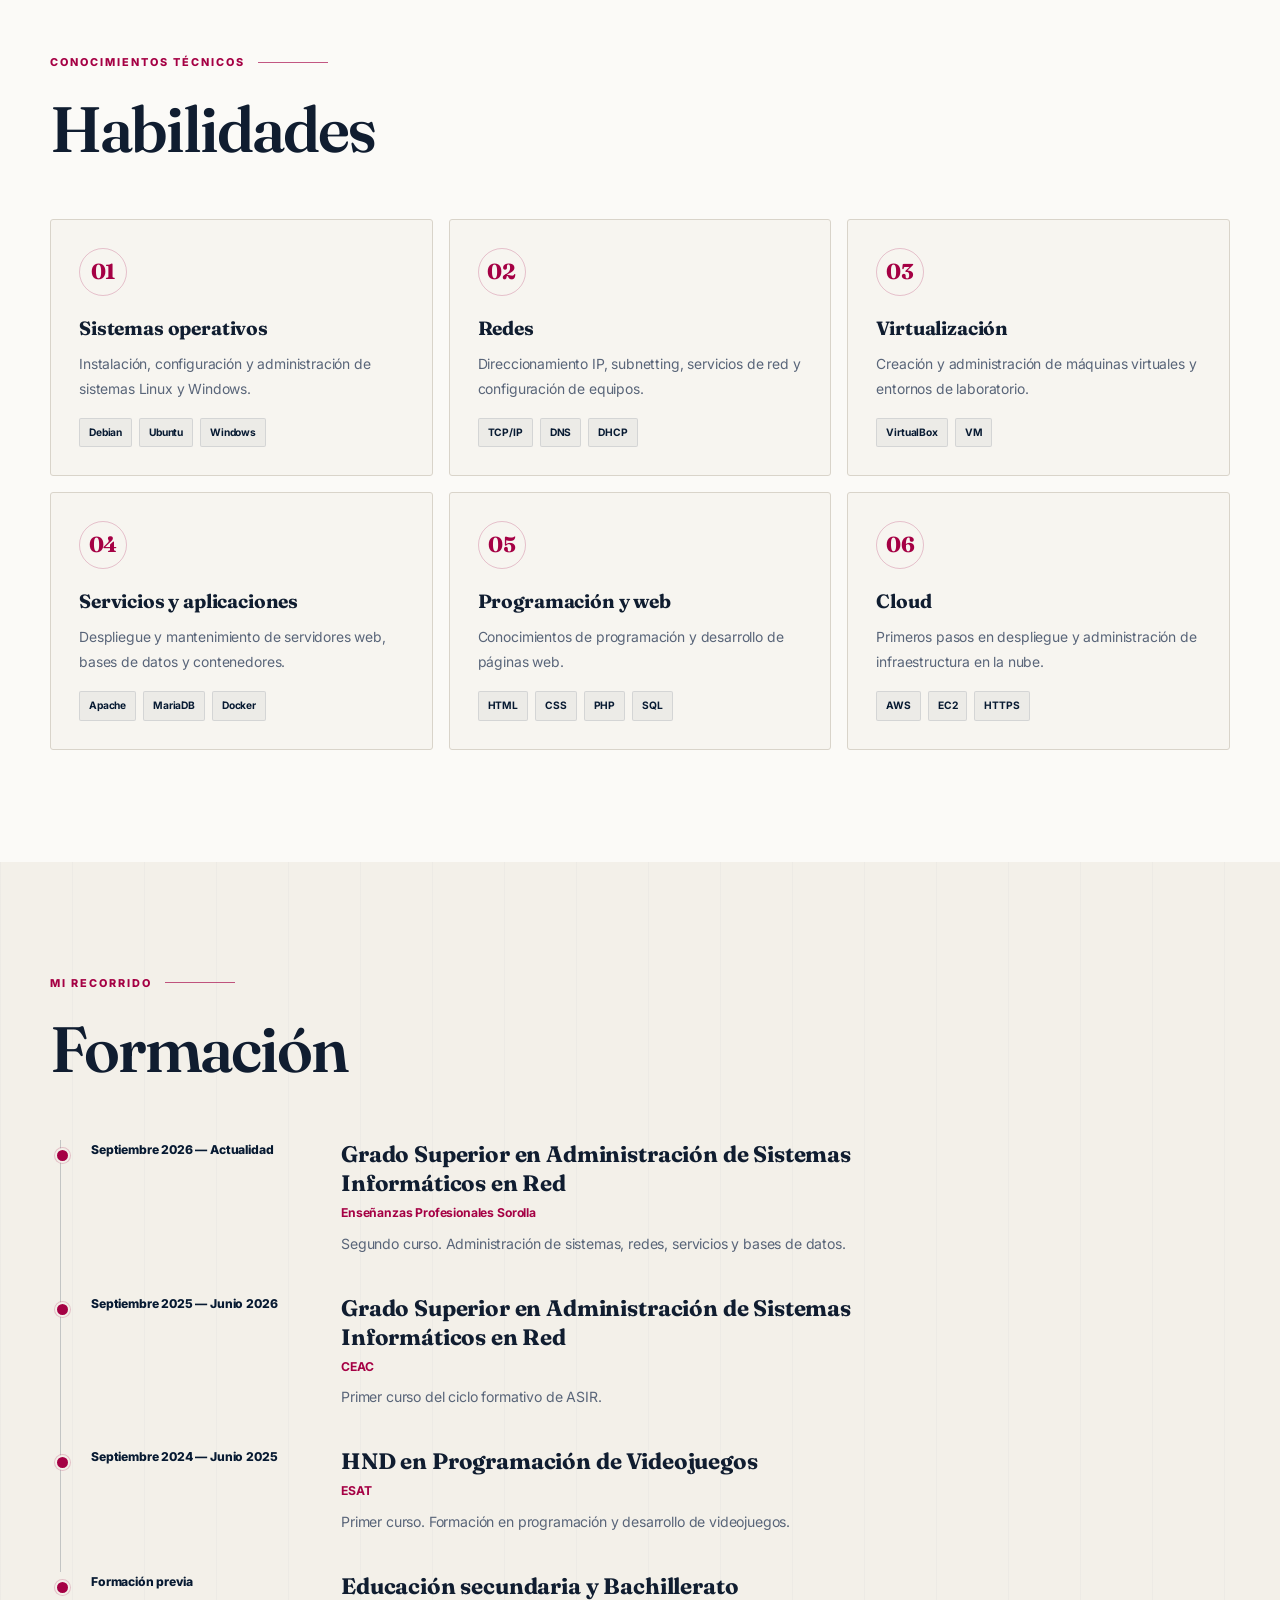
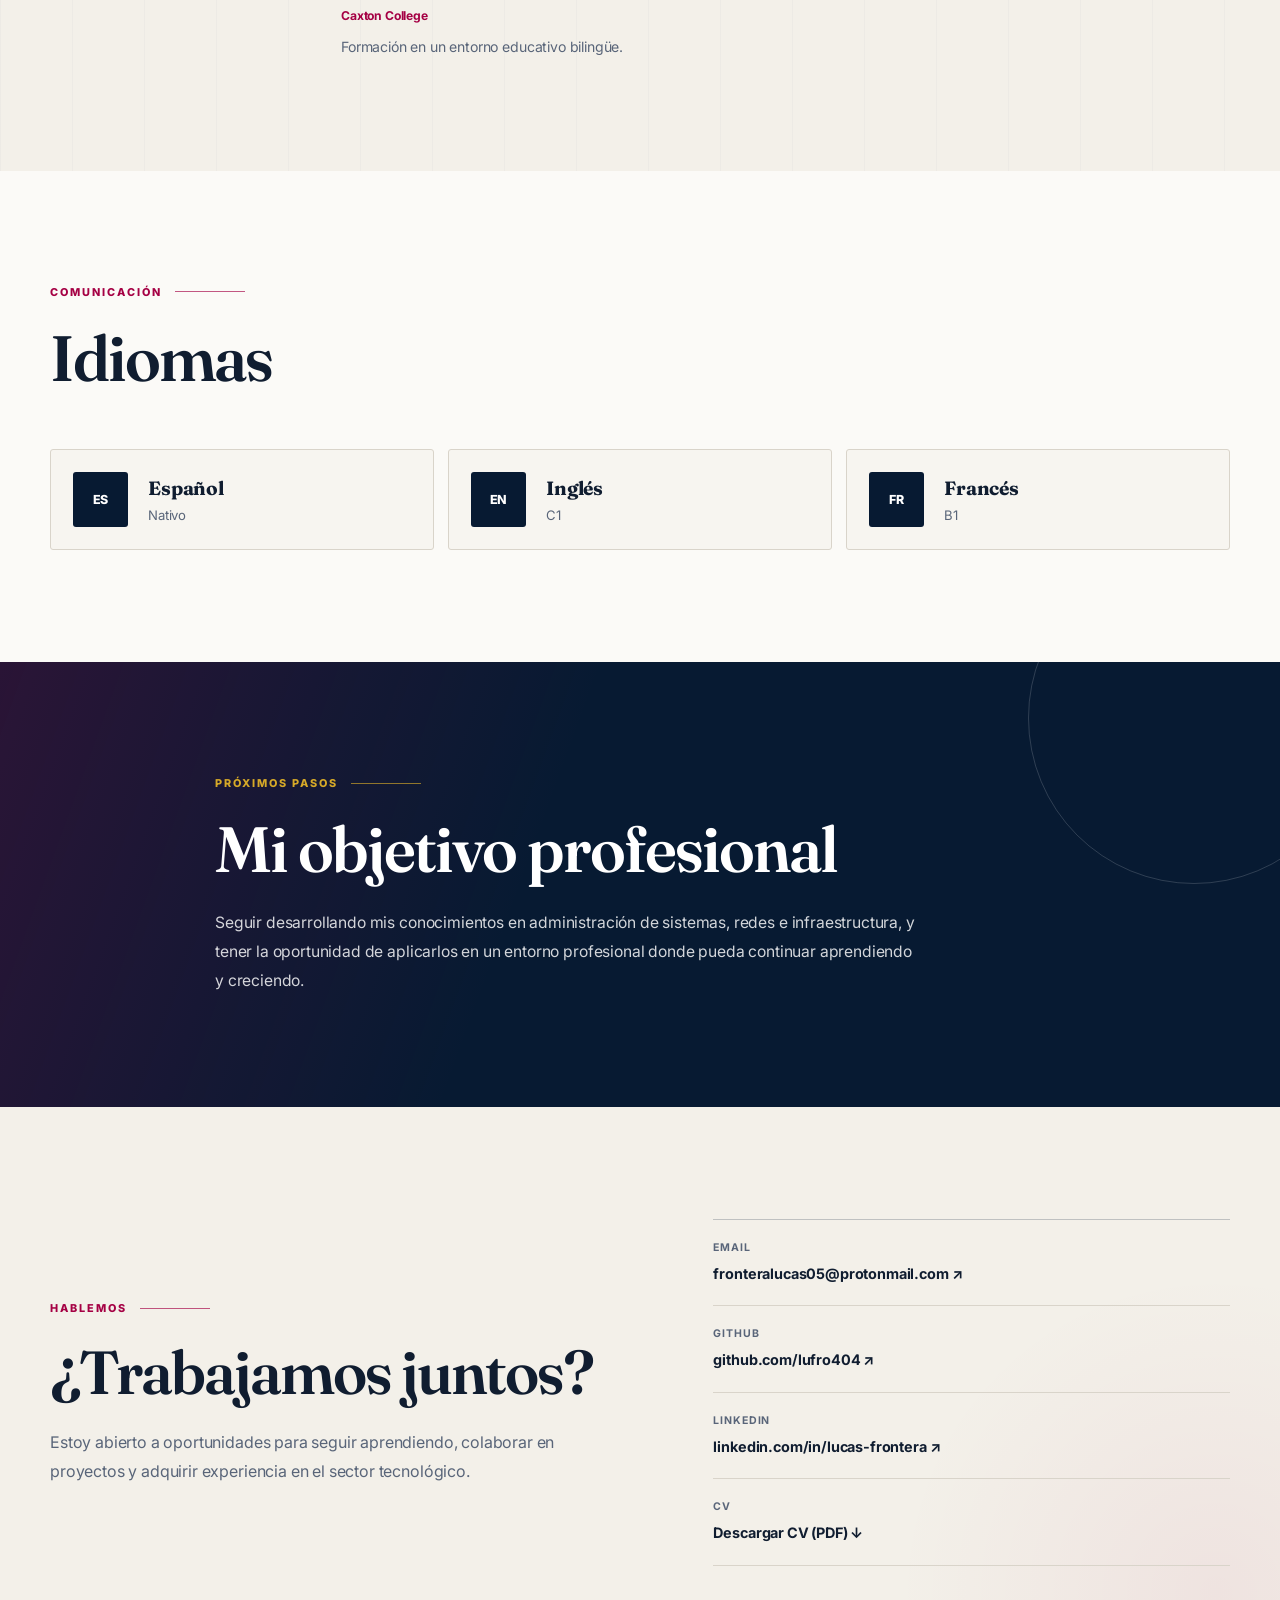
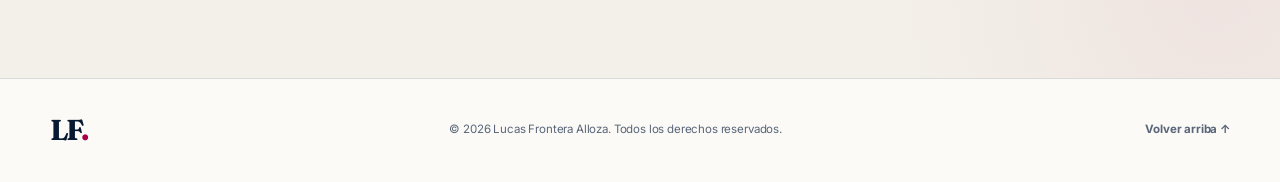
==== commit bc31618f: "Remove CV section and add new CV download link Removed CV section and updated download link for CV." ====
--- a/index.html
+++ b/index.html
@@ -37,7 +37,6 @@
           <li><a href="#habilidades">Habilidades</a></li>
           <li><a href="#formacion">Formación</a></li>
           <li><a href="#idiomas">Idiomas</a></li>
-          <li><a href="#cv">CV</a></li>
           <li><a href="#contacto" class="nav-contact">Contacto</a></li>
         </ul>
       </div>
@@ -387,19 +386,6 @@
       </div>
     </section>
 
-    <section class="section cv-section" id="cv">
-      <div class="container">
-        <div class="section-heading">
-          <p class="eyebrow">DESCARGA</p>
-          <h2>Currículum</h2>
-          <p class="section-intro">Descarga mi CV en PDF (versión en francés).</p>
-        </div>
-        <div class="hero-buttons">
-          <a class="button button-primary" href="CV_Lucas_Frontera_Alloza_FR.pdf" download>Descargar CV (PDF)</a>
-        </div>
-      </div>
-    </section>
-
     <section class="section contact-section" id="contacto">
       <div class="container contact-grid">
         <div>
@@ -421,6 +407,9 @@
           <a href="https://www.linkedin.com/in/lucas-frontera" target="_blank" rel="noopener noreferrer">
             <span>LinkedIn</span><strong>linkedin.com/in/lucas-frontera ↗</strong>
           </a>
+          <a href="CV_Lucas_Frontera_Alloza_ES.pdf" download>
+            <span>CV</span><strong>Descargar CV (PDF) ↓</strong>
+          </a>
         </div>
       </div>
     </section>
--- a/styles.css
+++ b/styles.css
@@ -1,4 +1,3 @@
-
 :root {
   --blue: #071A32;
   --garnet: #A50044;
@@ -637,6 +636,19 @@
   line-height: 1.75;
 }
 
+.project-link {
+  display: inline-block;
+  margin-top: 14px;
+  color: var(--garnet);
+  font-size: 0.78rem;
+  font-weight: 700;
+  transition: color 0.2s ease;
+}
+
+.project-link:hover {
+  color: var(--blue);
+}
+
 .tag-list {
   display: flex;
   flex-wrap: wrap;
@@ -723,7 +735,7 @@
 .timeline-item {
   position: relative;
   display: grid;
-  grid-template-columns: 170px 1fr;
+  grid-template-columns: 215px 1fr;
   gap: 35px;
   padding: 0 0 38px 30px;
   border-left: 1px solid rgba(7, 26, 50, 0.2);
@@ -872,6 +884,14 @@
   line-height: 1.85;
 }
 
+.cv-section {
+  background: var(--paper);
+}
+
+.cv-section .section-heading {
+  margin-bottom: 0;
+}
+
 /* ========================================
    CONTACTO
 ======================================== */
